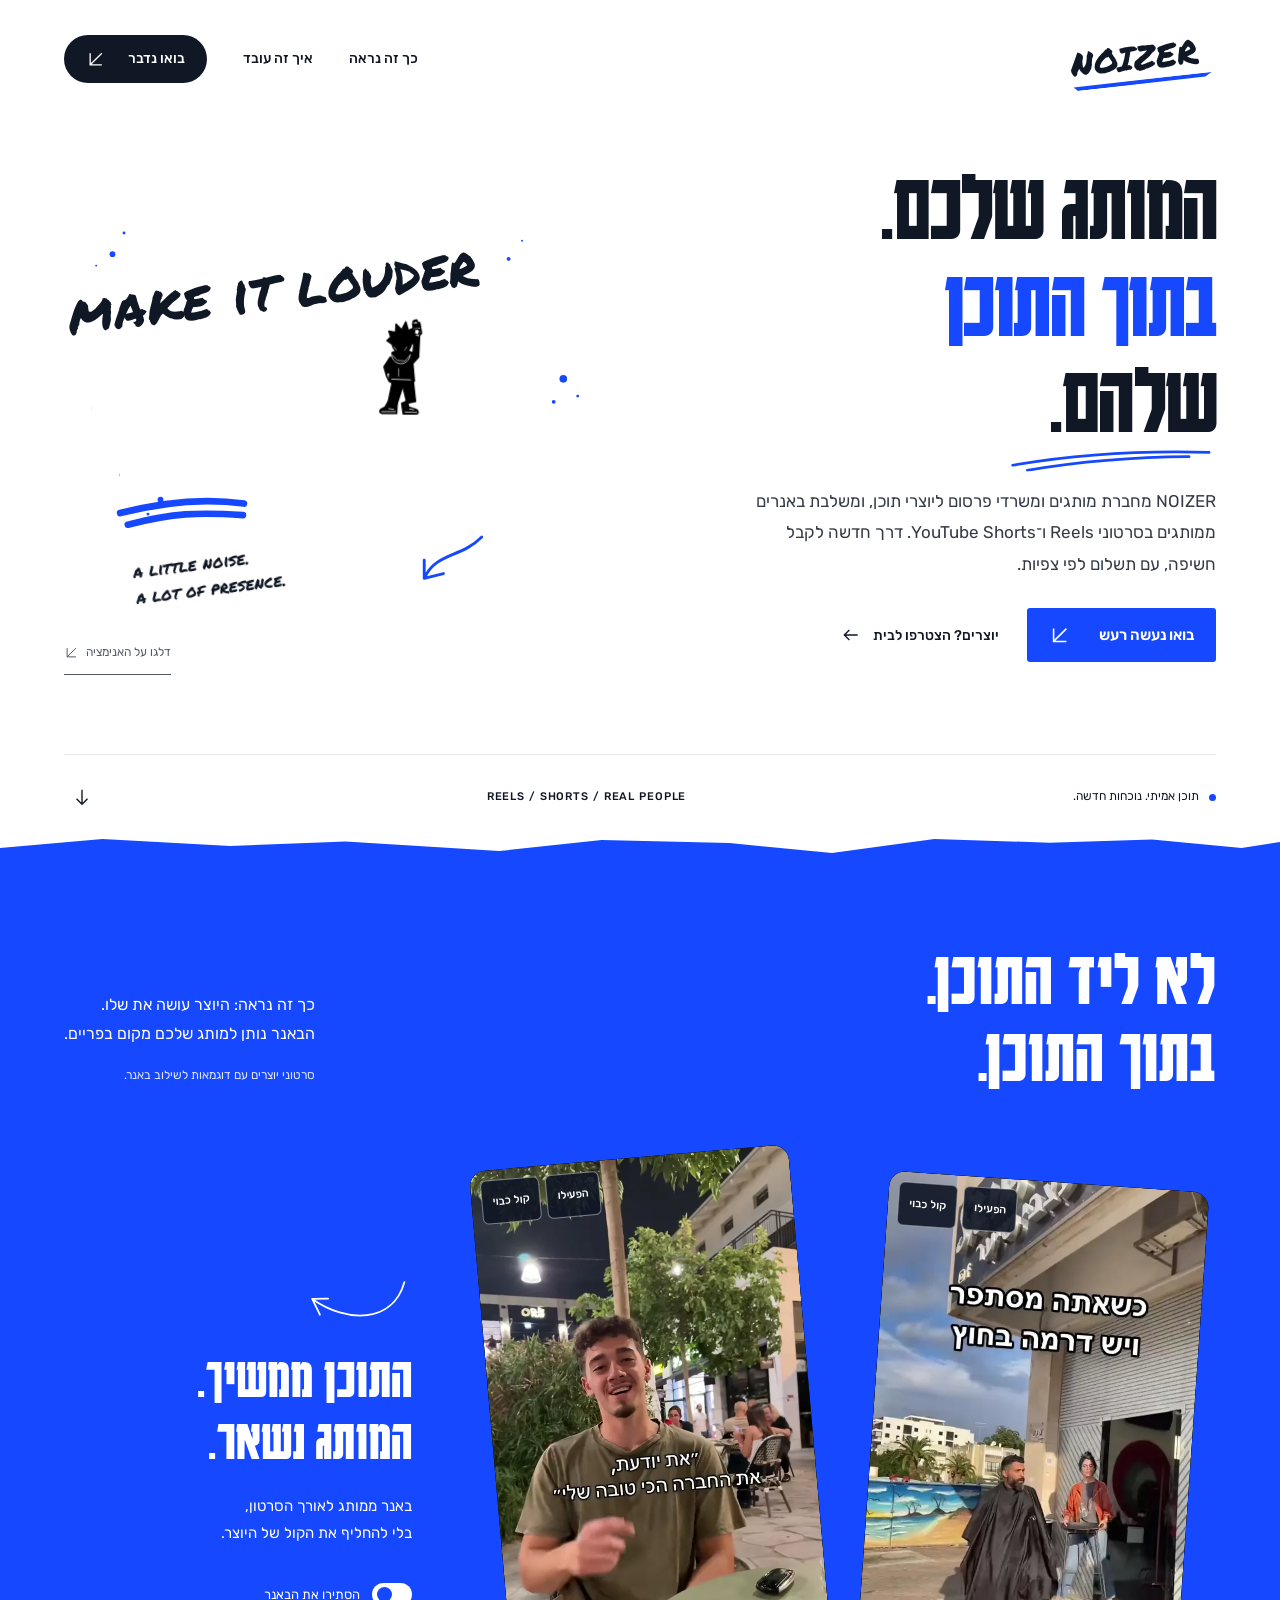
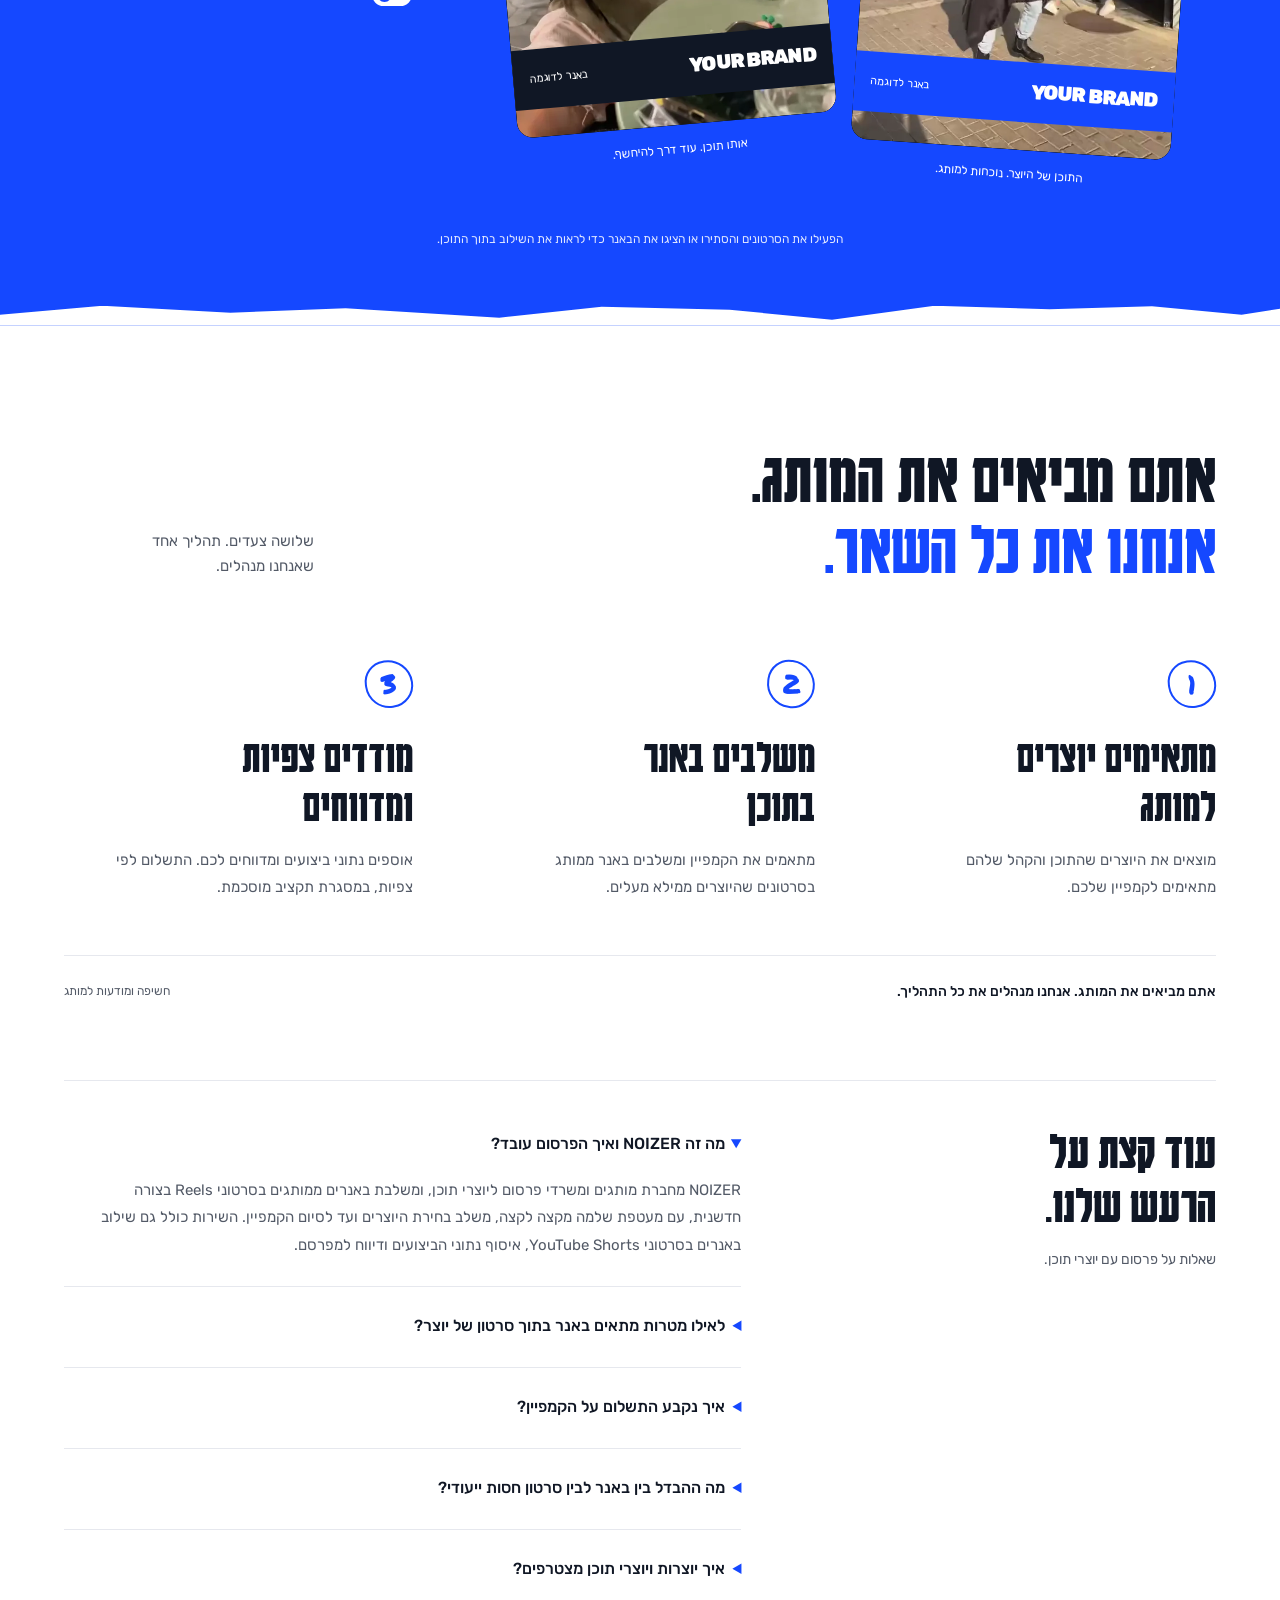
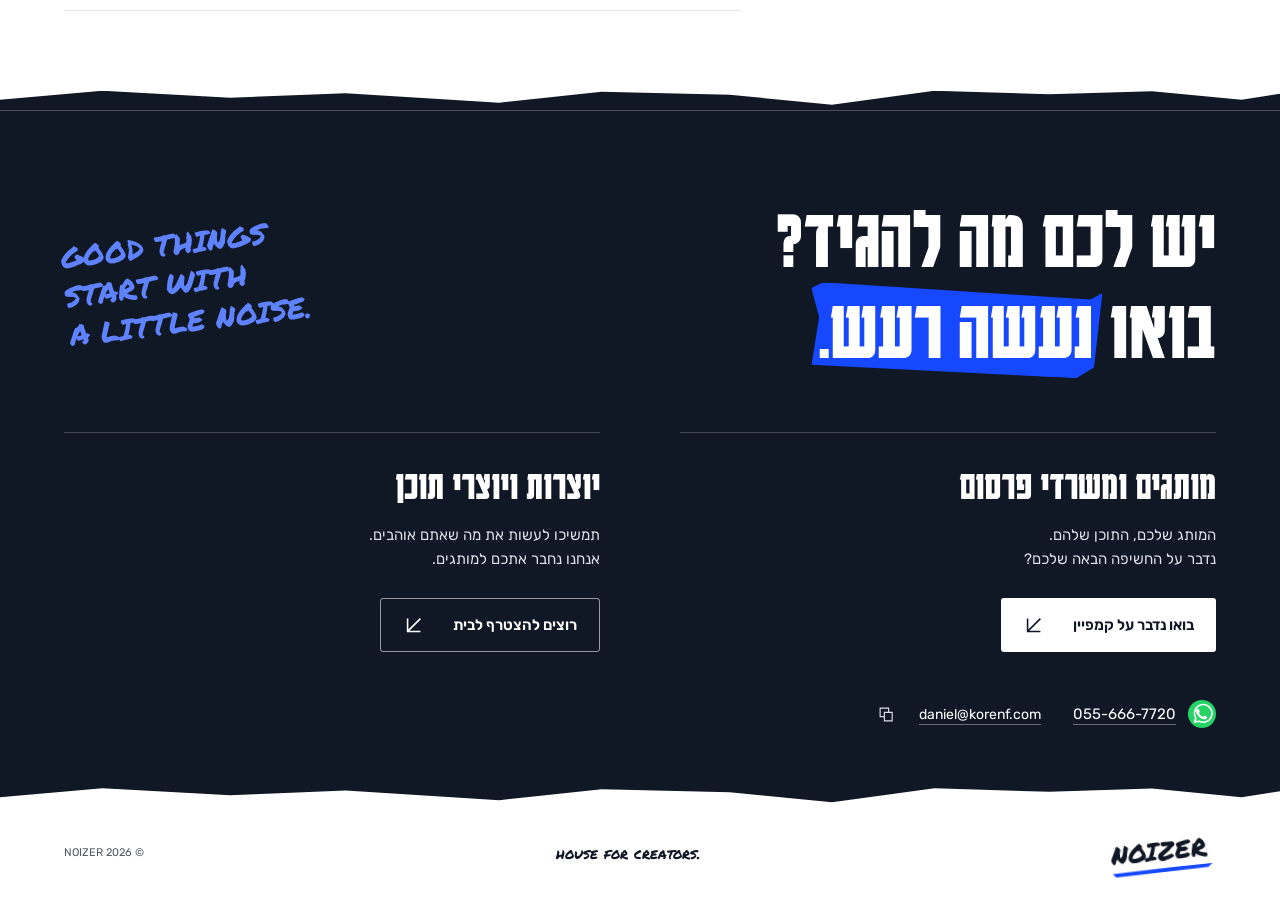
==== index.html @ 1d366d27 "Prepare real creator videos while original banner files are pending" ====
<!doctype html>
<html lang="he" dir="rtl">
<head>
  <meta charset="utf-8">
  <meta name="viewport" content="width=device-width, initial-scale=1">
  <meta name="theme-color" content="#1548ff">
  <title>NOIZER | באנרים ממותגים בסרטוני Reels ו־YouTube Shorts</title>
  <meta name="description" content="NOIZER מחברת מותגים ומשרדי פרסום ליוצרי תוכן, ומשלבת באנרים ממותגים בסרטוני Reels בצורה חדשנית, עם מעטפת שלמה מקצה לקצה, משלב בחירת היוצרים ועד לסיום הקמפיין.">
  <meta name="robots" content="index, follow, max-image-preview:large">
  <link rel="canonical" href="https://noizer.co.il/">
  <meta property="og:type" content="website">
  <meta property="og:locale" content="he_IL">
  <meta property="og:site_name" content="NOIZER">
  <meta property="og:url" content="https://noizer.co.il/">
  <meta property="og:title" content="NOIZER | המותג שלכם. בתוך התוכן שלהם.">
  <meta property="og:description" content="באנרים ממותגים בתוך סרטוני Reels ו־YouTube Shorts של יוצרים. אנחנו מנהלים את הקמפיין. התשלום לפי צפיות.">
  <meta name="twitter:card" content="summary_large_image">
  <link rel="icon" href="assets/favicon-96.png" type="image/png" sizes="96x96">
  <link rel="icon" href="assets/favicon.svg" type="image/svg+xml" sizes="any">
  <link rel="preload" href="assets/fonts/Karantina-Bold.ttf" as="font" type="font/ttf" crossorigin>
  <link rel="preload" href="assets/fonts/Rubik.ttf" as="font" type="font/ttf" crossorigin>
  <link rel="stylesheet" href="styles.css">
  <script src="app.js" defer></script>
  <script type="application/ld+json">
  {
    "@context": "https://schema.org",
    "@graph": [
      {
        "@type": "Organization",
        "@id": "https://noizer.co.il/#noizer",
        "name": "NOIZER",
        "url": "https://noizer.co.il/",
        "email": "daniel@korenf.com",
        "telephone": "+972556667720",
        "description": "בית ליוצרי תוכן ועסק שמחבר ביניהם לבין מותגים ומשרדי פרסום, ומנהל קמפיינים של באנרים ממותגים בסרטוני Reels ו־YouTube Shorts."
      },
      {
        "@type": "Service",
        "@id": "https://noizer.co.il/#service",
        "url": "https://noizer.co.il/",
        "name": "שילוב באנרים ממותגים בסרטוני Reels ו־YouTube Shorts",
        "provider": {"@id": "https://noizer.co.il/#noizer"},
        "serviceType": "ניהול קמפיינים לחשיפה ומודעות למותג באמצעות יוצרי תוכן",
        "description": "התאמת יוצרים למותג, תיאום הקמפיין, שילוב באנרים בתוכן, איסוף נתוני צפיות ודיווח למפרסם. התשלום מבוסס על צפיות ובמסגרת תקציב מוסכמת."
      },
      {
        "@type": "WebSite",
        "@id": "https://noizer.co.il/#website",
        "name": "NOIZER",
        "url": "https://noizer.co.il/",
        "inLanguage": "he-IL",
        "publisher": {"@id": "https://noizer.co.il/#noizer"}
      }
    ]
  }
  </script>
</head>
<body>
  <a class="skip-link" href="#main">דלגו לתוכן</a>
  <header class="site-header shell">
    <a class="brand" href="#" aria-label="NOIZER — לראש העמוד"><span class="wordmark" lang="en" dir="ltr">NOIZER</span></a>
    <nav aria-label="ניווט ראשי">
      <a href="#examples">כך זה נראה</a>
      <a href="#how-it-works">איך זה עובד</a>
      <a class="nav-contact" href="#contact">בואו נדבר <svg class="inline-arrow" viewBox="0 0 24 24" aria-hidden="true"><path d="M19 5 5 19M5 5v14h14"/></svg></a>
    </nav>
  </header>

  <main id="main">
    <section class="hero shell" aria-labelledby="hero-title">
      <div class="hero-copy">
        <h1 id="hero-title">המותג שלכם. <br> <span class="blue">בתוך התוכן</span> <br> <span class="last-line">שלהם.<svg class="title-underline" viewBox="0 0 320 28" aria-hidden="true"><path d="M8 17 Q150 0 310 13 M30 26 Q150 12 279 18" /></svg></span></h1>
        <p class="hero-description">NOIZER מחברת מותגים ומשרדי פרסום ליוצרי תוכן, ומשלבת באנרים ממותגים בסרטוני <bdi lang="en">Reels</bdi> ו־<bdi lang="en">YouTube Shorts</bdi>. דרך חדשה לקבל חשיפה, עם תשלום לפי צפיות.</p>
        <div class="hero-actions">
          <a class="button button-blue" href="#brands">בואו נעשה רעש <svg viewBox="0 0 24 24" aria-hidden="true"><path d="M19 5 5 19M5 5v14h14"/></svg></a>
          <a class="creator-link" href="#creators">יוצרים? הצטרפו לבית <svg class="inline-arrow" viewBox="0 0 24 24" aria-hidden="true"><path d="M20 12H4m6-6-6 6 6 6"/></svg></a>
        </div>
      </div>

      <div class="spray-art" id="spray-art" dir="ltr" aria-label="make it louder. make it noizer. house for creators.">
        <div class="spray-wall" lang="en">
          <span class="spray-line spray-first">make it louder</span>
          <span class="spray-line spray-second">make it noizer</span>
          <span class="spray-line spray-third">house for creators</span>
        </div>
        <svg class="art-splashes" viewBox="0 0 540 490" aria-hidden="true">
          <g fill="currentColor"><circle cx="35" cy="70" r="3"/><circle cx="47" cy="48" r="1.5"/><circle cx="18" cy="82" r="1"/><circle cx="505" cy="200" r="4"/><circle cx="520" cy="218" r="1.5"/><circle cx="495" cy="224" r="2"/><circle cx="85" cy="326" r="3"/><circle cx="72" cy="341" r="1.5"/><circle cx="448" cy="75" r="2"/><circle cx="462" cy="56" r="1"/></g>
          <path d="M43 340c46-12 87-16 129-10M51 352c48-12 72-13 120-10" fill="none" stroke="currentColor" stroke-width="7" stroke-linecap="round"/>
          <path d="M420 365c-22 22-48 16-60 43m0 0 0-19m0 19 20-5" fill="none" stroke="currentColor" stroke-width="3" stroke-linecap="round"/>
        </svg>
        <svg class="paint-stream" aria-hidden="true"><path id="paint-trail" fill="none" stroke="#000" stroke-width="3" stroke-linecap="round" stroke-dasharray="1 7"/></svg>
        <svg class="spray-character" id="spray-character" viewBox="0 0 180 280" aria-hidden="true" focusable="false">
          <g stroke="#000" stroke-width="3.5" stroke-linecap="round" stroke-linejoin="round">
            <!-- Back view: small hoodie silhouette, no face. -->
            <g class="kid-leg-left">
              <path d="m76 175-13 63 23 7 20-62" fill="#000"/>
              <path d="m64 234-9 16-10 5c-6 4-5 11 2 12h39l1-25Z" fill="#000"/>
              <path d="M46 262h37m-18-8 13 2" stroke="#fff" stroke-width="2"/>
            </g>
            <g class="kid-leg-right">
              <path d="m98 179 15 61 23-5-7-63" fill="#000"/>
              <path d="m114 233 4 17 19 6c7 3 8 11 1 12h-35l-4-28Z" fill="#000"/>
              <path d="m108 263 31 1m-19-9 11 2" stroke="#fff" stroke-width="2"/>
            </g>
            <path d="m69 117-17 26 8 28 13-7-7-18 16-17" fill="#000"/>
            <path d="m59 162 4 15 12-4-3-14" fill="#fff"/>
            <path d="m113 121 16-15 5-53 13 1-3 64-22 24" fill="#000"/>
            <path d="m134 58-1-15 14-4 4 15-6 10" fill="#fff"/>
            <path d="m74 105-9 76c20 13 46 13 68 0l-7-76-25-9Z" fill="#000"/>
            <path d="M73 112c2 30 45 32 49-1M73 176l50 2" fill="none" stroke="#fff" stroke-width="2"/>
            <path d="m76 113 11 13 21 2 12-14M91 148v20" fill="none" stroke="#fff" stroke-width="1.5"/>
            <path d="M73 62c-2 23 4 43 26 46 23-3 30-22 25-47" fill="#000"/>
            <path d="m73 83-13-9 10-10-5-15 18 3 1-22 15 15 11-21 7 23 19-9-6 23 15 4-18 18-6-11-11 7-12-8-13 10Z" fill="#000"/>
            <path d="m79 91 6 8m28-8-6 8" fill="none" stroke="#fff" stroke-width="1.5"/>
            <!-- Can nozzle is at (135,25); JS uses that same anchor. -->
            <path d="m128 29 19-3 5 29-20 3Z" fill="#000"/>
            <path d="m132 43 15-2m-13 12 15-2" stroke="#fff" stroke-width="2"/>
            <path d="m130 29-1-6 11-2 3 6" fill="#fff"/>
            <path d="m133 25-1-5 7-1 1 5" fill="#000"/>
            <path d="m133 53 1-9 9-1 4 6-4 9" fill="#fff"/>
          </g>
        </svg>
        <span class="art-note" lang="en">a little noise. <br> a lot of presence.</span>
        <div class="animation-controls">
          <button class="skip-animation" id="skip-animation" type="button" hidden>דלגו על האנימציה <svg class="inline-arrow" viewBox="0 0 24 24" aria-hidden="true"><path d="M19 5 5 19M5 5v14h14"/></svg></button>
        </div>
      </div>
      <div class="hero-foot"><span><i aria-hidden="true"></i> תוכן אמיתי. נוכחות חדשה.</span><span dir="ltr" lang="en">REELS / SHORTS / REAL PEOPLE</span><a href="#examples" aria-label="המשיכו לדוגמאות"><svg viewBox="0 0 24 24" aria-hidden="true"><path d="M12 4v16m-6-6 6 6 6-6"/></svg></a></div>
    </section>

    <div class="section-transition white-to-blue" aria-hidden="true"></div>

    <section class="examples" id="examples" aria-labelledby="examples-title">
      <div class="shell">
        <div class="section-top">
          <h2 id="examples-title">לא ליד התוכן. <br> בתוך התוכן.</h2>
          <div class="section-intro"><p>כך זה נראה: היוצר עושה את שלו. <br> הבאנר נותן למותג שלכם מקום בפריים.</p><p class="demo-disclaimer">סרטוני יוצרים עם דוגמאות לשילוב באנר.</p></div>
        </div>
        <div class="example-composition">
          <figure class="demo-frame demo-one">
            <div class="demo-photo photo-one">
              <video class="creator-video" id="creator-one" width="576" height="1024" controls playsinline muted preload="none" poster="assets/examples/creator-one-poster.webp" aria-label="סרטון יוצר תוכן 1">
                <source src="assets/examples/creator-one.mp4" type="video/mp4">
                הדפדפן אינו תומך בניגון הסרטון. <a href="assets/examples/creator-one.mp4">פתחו את הסרטון</a>.
              </video>
            </div>
            <div class="video-controls" hidden>
              <button class="video-play" type="button" aria-controls="creator-one" aria-label="הפעילו סרטון 1">הפעילו</button>
              <button class="video-sound" type="button" aria-controls="creator-one" aria-label="הפעילו קול בסרטון 1" aria-pressed="false">קול כבוי</button>
            </div>
            <span class="video-status visually-hidden" role="status"></span>
            <div class="mock-banner"><span dir="ltr" lang="en">YOUR BRAND</span><small>באנר לדוגמה</small></div>
            <figcaption>התוכן של היוצר. נוכחות למותג.</figcaption>
          </figure>
          <figure class="demo-frame demo-two">
            <div class="demo-photo photo-two">
              <video class="creator-video" id="creator-two" width="576" height="1024" controls playsinline muted preload="none" poster="assets/examples/creator-two-poster.webp" aria-label="סרטון יוצר תוכן 2">
                <source src="assets/examples/creator-two.mp4" type="video/mp4">
                הדפדפן אינו תומך בניגון הסרטון. <a href="assets/examples/creator-two.mp4">פתחו את הסרטון</a>.
              </video>
            </div>
            <div class="video-controls" hidden>
              <button class="video-play" type="button" aria-controls="creator-two" aria-label="הפעילו סרטון 2">הפעילו</button>
              <button class="video-sound" type="button" aria-controls="creator-two" aria-label="הפעילו קול בסרטון 2" aria-pressed="false">קול כבוי</button>
            </div>
            <span class="video-status visually-hidden" role="status"></span>
            <div class="mock-banner banner-light"><span dir="ltr" lang="en">YOUR BRAND</span><small>באנר לדוגמה</small></div>
            <figcaption>אותו תוכן. עוד דרך להיחשף.</figcaption>
          </figure>
          <div class="example-explainer">
            <svg class="hand-arrow" viewBox="0 0 160 90" aria-hidden="true"><path d="M145 12c-7 59-70 69-123 43m0 0 22-4M22 55l14 20"/></svg>
            <h3>התוכן ממשיך. <br> המותג נשאר.</h3>
            <p>באנר ממותג לאורך הסרטון, <br> בלי להחליף את הקול של היוצר.</p>
            <button class="banner-toggle" id="banner-toggle" type="button" aria-pressed="true" hidden><span class="toggle-track" aria-hidden="true"><span></span></span><span id="toggle-label">הסתירו את הבאנר</span></button>
            <span class="toggle-status" id="toggle-status" role="status"></span>
          </div>
        </div>
        <p class="examples-note">הפעילו את הסרטונים והסתירו או הציגו את הבאנר כדי לראות את השילוב בתוך התוכן.</p>
      </div>
    </section>

    <div class="section-transition blue-to-white" aria-hidden="true"></div>

    <section class="how shell" id="how-it-works" aria-labelledby="how-title">
      <div class="how-heading"><h2 id="how-title">אתם מביאים את המותג. <br> <span class="blue">אנחנו את כל השאר.</span></h2><p>שלושה צעדים. תהליך אחד שאנחנו מנהלים.</p></div>
      <ol class="steps">
        <li><span class="step-number" aria-hidden="true">1</span><h3>מתאימים יוצרים <br> למותג</h3><p>מוצאים את היוצרים שהתוכן והקהל שלהם מתאימים לקמפיין שלכם.</p></li>
        <li><span class="step-number" aria-hidden="true">2</span><h3>משלבים באנר <br> בתוכן</h3><p>מתאמים את הקמפיין ומשלבים באנר ממותג בסרטונים שהיוצרים ממילא מעלים.</p></li>
        <li><span class="step-number" aria-hidden="true">3</span><h3>מודדים צפיות <br> ומדווחים</h3><p>אוספים נתוני ביצועים ומדווחים לכם. התשלום לפי צפיות, במסגרת תקציב מוסכמת.</p></li>
      </ol>
      <div class="how-bottom"><p>אתם מביאים את המותג. אנחנו מנהלים את כל התהליך.</p><span>חשיפה ומודעות למותג</span></div>
      <div class="service-faq" aria-labelledby="faq-title">
        <div class="faq-heading"><h3 id="faq-title">עוד קצת על <br> הרעש שלנו.</h3><p>שאלות על פרסום עם יוצרי תוכן.</p></div>
        <div class="faq-answers">
          <details open>
            <summary>מה זה NOIZER ואיך הפרסום עובד?</summary>
            <p>NOIZER מחברת מותגים ומשרדי פרסום ליוצרי תוכן, ומשלבת באנרים ממותגים בסרטוני Reels בצורה חדשנית, עם מעטפת שלמה מקצה לקצה, משלב בחירת היוצרים ועד לסיום הקמפיין. השירות כולל גם שילוב באנרים בסרטוני YouTube Shorts, איסוף נתוני הביצועים ודיווח למפרסם.</p>
          </details>
          <details>
            <summary>לאילו מטרות מתאים באנר בתוך סרטון של יוצר?</summary>
            <p>הפורמט מתאים לקמפיינים של חשיפה ומודעות למותג, כולל תקציבי Upper Funnel. המותג מקבל נוכחות בתוך התוכן של היוצר. לא מדובר בהבטחה למכירות או להמרות.</p>
          </details>
          <details>
            <summary>איך נקבע התשלום על הקמפיין?</summary>
            <p>התשלום מבוסס על צפיות ובמסגרת תקציב שמוסכם מראש. NOIZER אוספת את נתוני הביצועים ומדווחת למפרסם כחלק מניהול הקמפיין.</p>
          </details>
          <details>
            <summary>מה ההבדל בין באנר לבין סרטון חסות ייעודי?</summary>
            <p>בפורמט של NOIZER הבאנר משולב בסרטון שהיוצר ממילא מתכנן להעלות. היוצר ממשיך ליצור בסגנון שלו, והמותג מקבל נוכחות בפריים. השירות הוא ניהול קמפיינים, ולא מערכת אוטומטית שמפרסמים מפעילים בעצמם.</p>
          </details>
          <details>
            <summary>איך יוצרות ויוצרי תוכן מצטרפים?</summary>
            <p>פונים דרך <a href="#creators">מסלול היוצרים</a> עם קישור לפרופיל וקצת על התוכן. NOIZER בוחנת התאמה לקמפיינים ולמותגים; אין באתר הרשמה אוטומטית למערכת.</p>
          </details>
        </div>
      </div>
    </section>

    <div class="section-transition white-to-ink" aria-hidden="true"></div>

    <section class="contact" id="contact" aria-labelledby="contact-title">
      <div class="shell">
        <div class="contact-heading"><h2 id="contact-title">יש לכם מה להגיד? <br> בואו <span class="paint-word">נעשה רעש.</span></h2><span class="contact-slogan" lang="en" dir="ltr">GOOD THINGS <br> START WITH <br> A LITTLE NOISE.</span></div>
        <div class="contact-paths">
          <article id="brands"><h3>מותגים ומשרדי פרסום</h3><p>המותג שלכם, התוכן שלהם. <br> נדבר על החשיפה הבאה שלכם?</p><a class="button button-white" data-contact="brands" href="mailto:daniel@korenf.com?subject=NOIZER%20%E2%80%94%20%D7%A4%D7%A0%D7%99%D7%99%D7%94%20%D7%9E%D7%9E%D7%95%D7%AA%D7%92%20%D7%90%D7%95%20%D7%9E%D7%A9%D7%A8%D7%93%20%D7%A4%D7%A8%D7%A1%D7%95%D7%9D">בואו נדבר על קמפיין <svg viewBox="0 0 24 24" aria-hidden="true"><path d="M19 5 5 19M5 5v14h14"/></svg></a></article>
          <article id="creators"><h3>יוצרות ויוצרי תוכן</h3><p>תמשיכו לעשות את מה שאתם אוהבים. <br> אנחנו נחבר אתכם למותגים.</p><a class="button button-outline" data-contact="creators" href="mailto:daniel@korenf.com?subject=NOIZER%20%E2%80%94%20%D7%94%D7%A6%D7%98%D7%A8%D7%A4%D7%95%D7%AA%20%D7%99%D7%95%D7%A6%D7%A8%20%D7%AA%D7%95%D7%9B%D7%9F">רוצים להצטרף לבית <svg viewBox="0 0 24 24" aria-hidden="true"><path d="M19 5 5 19M5 5v14h14"/></svg></a></article>
        </div>
        <div class="direct-contact">
          <a class="phone-link" href="https://wa.me/972556667720" target="_blank" rel="noopener noreferrer" aria-label="פתיחת שיחת WhatsApp למספר 0556667720 בחלון חדש"><svg class="whatsapp-icon" viewBox="0 0 32 32" aria-hidden="true"><circle cx="16" cy="16" r="16" fill="#25d366"/><path d="M7.5 25 9 20.7a10 10 0 1 1 3.9 3.5L7.5 25Z" fill="none" stroke="#fff" stroke-width="1.8" stroke-linejoin="round"/><path d="m12 10 1.7 3.6-1.3 1.3c1.2 2.1 2.6 3.5 4.7 4.5l1.3-1.6 3.4 1.6c-.2 2-1.6 3.1-3.3 2.7-4.8-1.2-8.6-5.1-9.3-8.8-.3-1.5.5-3 1.5-3.3H12Z" fill="#fff"/></svg><span dir="ltr">055-666-7720</span></a>
        <div class="email-line"><a href="mailto:daniel@korenf.com" dir="ltr">daniel@korenf.com</a><button id="copy-email" type="button" aria-label="העתקת כתובת הדוא״ל" hidden><svg viewBox="0 0 24 24" aria-hidden="true"><path d="M9 9h11v12H9zM15 9V3H3v12h6"/></svg></button><span id="copy-status" role="status"></span></div>
        </div>
      </div>
    </section>
  </main>
  <div class="section-transition ink-to-white" aria-hidden="true"></div>
  <footer class="site-footer shell"><a href="#" class="footer-brand" aria-label="NOIZER — חזרה למעלה"><span class="wordmark" lang="en" dir="ltr">NOIZER</span></a><span lang="en" dir="ltr">house for creators.</span><span>© <span id="year">2026</span> NOIZER</span></footer>
</body>
</html>
---- styles.css ----
@font-face{font-family:Rubik;src:url('assets/fonts/Rubik.ttf') format('truetype');font-weight:300 900;font-display:swap}
@font-face{font-family:Karantina;src:url('assets/fonts/Karantina-Bold.ttf') format('truetype');font-weight:700;font-display:swap}
@font-face{font-family:Marker;src:url('assets/fonts/PermanentMarker.ttf') format('truetype');font-weight:400;font-display:swap}
:root{--blue:#1548ff;--ink:#101725;--paper:#fff;--subtle:#535a67;--ease:cubic-bezier(.23,1,.32,1);--body:Rubik,Arial,sans-serif;--display:Karantina,Rubik,Arial,sans-serif;--hand:Marker,cursive;--gutter:clamp(22px,5vw,80px);--section-gap:clamp(76px,9vw,136px)}
*{box-sizing:border-box}html{scroll-behavior:smooth;scroll-padding-top:28px}body{margin:0;background:var(--paper);color:var(--ink);font-family:var(--body);line-height:1.65;-webkit-font-smoothing:antialiased}::selection{background:var(--blue);color:white}a{color:inherit;text-decoration:none;text-underline-offset:5px}button{font:inherit;cursor:pointer}button,a{-webkit-tap-highlight-color:transparent}button:disabled{cursor:default}a:focus-visible,button:focus-visible{outline:3px solid var(--blue);outline-offset:6px}section[id],article[id]{scroll-margin-top:40px}h1,h2,h3,p,figure{margin:0}h1,h2,h3{text-wrap:balance}h1,h2{font-family:var(--display);font-weight:700;line-height:.98}p{text-wrap:pretty}svg{display:block}img{display:block;max-width:100%}[hidden]{display:none!important}.shell{max-width:1440px;margin-inline:auto;padding-inline:var(--gutter)}.blue{color:var(--blue)}.skip-link{position:fixed;top:12px;right:12px;background:var(--ink);color:white;padding:10px 18px;z-index:10;transform:translateY(-160%)}.skip-link:focus{transform:none}.site-header{display:flex;align-items:center;justify-content:space-between;min-height:118px;gap:30px}.brand{display:block;width:145px}.brand img{width:100%;height:auto}.site-header nav{display:flex;align-items:center;gap:36px;font-size:14px;font-weight:500}.nav-contact{display:flex;align-items:center;gap:22px;background:var(--ink);color:white;padding:12px 22px;border-radius:100px}.nav-contact span{font-size:22px;line-height:1}.hero{display:grid;grid-template-columns:1.03fr 1fr;align-items:center;gap:40px;padding-top:38px}.hero-copy{padding-bottom:26px}.hero h1{font-size:clamp(72px,7.7vw,112px);letter-spacing:-.018em}.hero .last-line{position:relative;display:inline-block}.title-underline{position:absolute;color:var(--blue);width:125%;right:0;bottom:-22px;fill:none;stroke:currentColor;stroke-width:4;stroke-linecap:round;transform:rotate(-3deg)}.hero-description{max-width:485px;font-size:17px;line-height:1.85;margin-top:40px;color:#353c48}.hero-actions{display:flex;align-items:center;gap:28px;flex-wrap:wrap;margin-top:28px}.button{display:inline-flex;align-items:center;justify-content:center;gap:28px;min-height:54px;padding:12px 22px;border-radius:3px;font-size:15px;font-weight:600;transition:transform 180ms var(--ease),background-color 180ms,color 180ms}.button svg{width:22px;height:22px;stroke:currentColor;stroke-width:1.7;fill:none}.button-blue{background:var(--blue);color:white}.button:active{transform:scale(.97)}.creator-link{font-size:14px;font-weight:500;display:flex;gap:12px;align-items:center}.creator-link span{font-size:24px}.spray-art{position:relative;min-width:0;height:470px;isolation:isolate}.spray-wall{position:absolute;top:52px;left:10px;width:100%;transform:rotate(-7deg);z-index:2}.spray-line{display:block;width:max-content;max-width:100%;font-family:var(--hand);font-weight:400;line-height:1.45;white-space:nowrap;transform-origin:left center;clip-path:inset(0)}.spray-first{font-size:clamp(38px,4.35vw,64px)}.spray-second{font-size:clamp(39px,4.45vw,65px);color:var(--blue);margin-left:12px}.spray-third{font-size:clamp(25px,2.65vw,38px);margin-left:32px;margin-top:9px}.art-splashes{position:absolute;inset:0;width:100%;height:100%;color:var(--blue);pointer-events:none}.spray-kid{position:absolute;right:14px;bottom:8px;width:175px;height:auto;z-index:3;transform:rotate(7deg)}.art-note{position:absolute;left:70px;bottom:16px;font-family:var(--hand);font-size:17px;line-height:1.5;transform:rotate(-7deg)}.spray-mist{opacity:0}.skip-animation{position:absolute;bottom:-18px;left:0;border:0;border-bottom:1px solid currentColor;color:var(--subtle);background:transparent;font-size:12px;padding:7px 0;direction:rtl}.spraying .spray-line{clip-path:inset(-5% 100% -5% -5%)}.spraying .spray-mist{animation:spray-puff 500ms linear 6}.spraying .spray-arm{transform-origin:145px 144px;animation:can-shake 650ms var(--ease) 5}.spraying .art-splashes{animation:splatter-in 1600ms ease-out both}.hero-foot{grid-column:1/-1;display:flex;align-items:center;justify-content:space-between;border-top:1px solid #e6e8ee;padding-block:24px;margin-top:26px;gap:20px;font-size:12px}.hero-foot>span:first-child{display:flex;align-items:center;gap:10px}.hero-foot i{width:7px;height:7px;border-radius:50%;background:var(--blue)}.hero-foot>span[lang]{font-size:11px;letter-spacing:.08em;font-weight:500}.hero-foot a{width:36px;height:36px;display:grid;place-items:center}.hero-foot svg{width:22px;height:22px;stroke:var(--ink);stroke-width:1.5;fill:none}
.examples{background:var(--blue);color:white;padding-block:80px 56px;position:relative;overflow:hidden}.section-top{display:flex;justify-content:space-between;align-items:end;gap:40px}.section-top h2{font-size:clamp(58px,6.1vw,88px)}.section-intro{padding-bottom:5px;max-width:440px}.section-intro>p{font-size:16px;line-height:1.8}.section-intro .demo-disclaimer{margin-top:17px;font-size:12px;color:#e2e8ff}.example-composition{display:grid;grid-template-columns:1fr 1fr 1.04fr;gap:44px;align-items:center;margin-top:65px;padding-inline:26px}.demo-frame{position:relative;aspect-ratio:9/16;isolation:isolate;background:#0e1935;border-radius:16px;max-width:320px;width:100%;overflow:visible;align-self:start}.demo-one{transform:rotate(4deg);margin-top:24px}.demo-two{transform:rotate(-5deg)}.demo-photo{position:absolute;inset:0;z-index:-1;background:#f1f4ff;border-radius:16px}.photo-one{background-position:left center}.photo-two{background-position:right center}.demo-label{position:absolute;right:14px;top:15px;padding:3px 11px;border-radius:30px;font-size:11px;font-weight:600;background:white;color:var(--ink)}.frame-meta{position:absolute;left:18px;right:18px;bottom:104px;display:flex;align-items:center;justify-content:space-between;color:var(--blue);font-size:14px;font-weight:600}.frame-meta svg{height:26px;width:26px;fill:none;stroke:var(--blue);stroke-width:1.5}.mock-banner{position:absolute;left:0;right:0;bottom:28px;min-height:60px;padding:10px 16px;background:var(--blue);color:white;display:flex;align-items:center;justify-content:space-between;gap:10px;transition:opacity 180ms ease-out,transform 180ms var(--ease)}.mock-banner>span{font-size:20px;font-weight:900;letter-spacing:-.04em}.mock-banner small{font-size:11px}.banner-light{background:white;color:var(--ink)}.demo-frame figcaption{position:absolute;bottom:-35px;left:0;right:0;font-size:12px;text-align:center;white-space:nowrap}.example-explainer{padding-inline-start:24px;align-self:center}.hand-arrow{width:115px;fill:none;stroke:white;stroke-width:2.5;stroke-linecap:round;transform:rotate(9deg);margin-bottom:15px}.example-explainer h3{font-family:var(--display);font-size:58px;line-height:1.08}.example-explainer p{font-size:15px;margin-top:22px;line-height:1.8}.banner-toggle{display:flex;gap:12px;align-items:center;background:transparent;color:white;border:0;padding:12px 0;margin-top:24px;font-size:13px;min-height:48px}.toggle-track{display:inline-block;border:1px solid #ffffff90;border-radius:99px;width:40px;height:23px;padding:3px;background:white}.toggle-track>span{width:15px;height:15px;display:block;border-radius:50%;background:var(--blue);transform:translateX(-16px);transition:transform 180ms var(--ease)}.banner-toggle[aria-pressed=false] .toggle-track>span{transform:none}.no-banners .mock-banner{opacity:0;transform:translateY(6px)}.toggle-status{font-size:12px;display:block;min-height:22px}.examples-note{margin-top:80px;font-size:12px;color:#e2e8ff;text-align:center}.examples a:focus-visible,.examples button:focus-visible,.contact a:focus-visible,.contact button:focus-visible{outline-color:white}
.how{padding-block:var(--section-gap) 80px}.how-heading{display:flex;align-items:end;justify-content:space-between;gap:24px}.how-heading h2{font-size:clamp(54px,5.7vw,82px)}.how-heading>p{max-width:250px;font-size:15px;margin-bottom:5px;color:var(--subtle)}.steps{list-style:none;padding:0;display:grid;grid-template-columns:repeat(3,1fr);gap:52px;margin-block:64px 54px}.steps li{position:relative;padding-top:12px}.step-number{font-family:var(--hand);font-size:27px;color:var(--blue);display:inline-grid;place-items:center;width:48px;height:48px;margin-bottom:24px;border:2px solid var(--blue);border-radius:46% 54% 48% 52%;transform:rotate(-9deg)}.steps li:nth-child(2) .step-number{transform:rotate(8deg)}.steps h3{font-family:var(--display);font-size:46px;line-height:1.06}.steps p{font-size:15px;max-width:300px;line-height:1.8;margin-top:18px;color:var(--subtle)}.how-bottom{border-top:1px solid #e6e8ee;padding-top:24px;display:flex;gap:24px;justify-content:space-between;align-items:center}.how-bottom p{font-size:14px;font-weight:500}.how-bottom>span{font-size:12px;color:var(--subtle)}.how-bottom>span>span{color:var(--blue);padding-inline:10px;font-size:20px}
.contact{background:var(--ink);color:white;padding-block:80px 52px;position:relative;overflow:hidden}.contact-heading{display:flex;align-items:center;justify-content:space-between;gap:36px}.contact h2{font-size:clamp(62px,6.8vw,98px);line-height:1.05}.paint-word{position:relative;color:#fff;isolation:isolate;white-space:nowrap}.paint-word:before{content:"";position:absolute;inset:4px -8px -3px;background:var(--blue);transform:rotate(2deg);clip-path:polygon(0 7%,4% 0,96% 9%,100% 1%,98% 87%,92% 100%,1% 95%,3% 40%);z-index:-1}.contact-slogan{font-family:var(--hand);color:#5f83ff;font-size:29px;line-height:1.35;transform:rotate(-7deg);margin-inline-end:24px}.contact-paths{display:grid;grid-template-columns:1fr 1fr;margin-top:58px;gap:80px}.contact-paths article{padding-top:28px;border-top:1px solid #ffffff38}.contact-paths h3{font-family:var(--display);font-size:42px;line-height:1.1}.contact-paths p{font-size:15px;color:#dce0e8;margin-top:16px}.contact-paths .button{margin-top:26px}.button-white{background:white;color:var(--ink)}.button-outline{border:1px solid #ffffff90;color:white}.email-line{display:flex;align-items:center;gap:14px;margin-top:46px;font-size:14px}.email-line>a{text-decoration:underline;text-decoration-color:#ffffff60}.email-line button{background:transparent;border:0;color:#dce0e8;padding:10px;min-height:44px;min-width:44px}.email-line svg{height:17px;width:17px;fill:none;stroke:currentColor;stroke-width:1.6}.email-line #copy-status{font-size:12px;color:#dce0e8}.site-footer{display:flex;align-items:center;justify-content:space-between;gap:24px;padding-block:26px;font-size:11px;color:var(--subtle)}.footer-brand{width:105px}.footer-brand img{width:100%;height:auto}.site-footer>span[lang]{font-family:var(--hand);font-size:15px;color:var(--ink)}
@media(hover:hover) and (pointer:fine){.button-blue:hover{background:#0731d5;transform:translateY(-2px)}.nav-contact:hover{background:var(--blue)}.button-white:hover{background:#e8edff;transform:translateY(-2px)}.button-outline:hover{background:white;color:var(--ink);transform:translateY(-2px)}.creator-link:hover,.site-header nav>a:not(.nav-contact):hover{color:var(--blue)}.email-line>a:hover{text-decoration-color:white}}
@keyframes paint-in{from{clip-path:inset(-5% 100% -5% -5%)}to{clip-path:inset(-5%)}}@keyframes spray-puff{0%,100%{opacity:0;transform:translate(0,0)}30%{opacity:.8}80%{opacity:0;transform:translate(-12px,-10px)}}@keyframes can-shake{0%,100%{transform:rotate(0)}50%{transform:rotate(-7deg)}}@keyframes splatter-in{from{opacity:0}35%{opacity:.2}to{opacity:1}}@keyframes settle-in{from{transform:translateY(14px);opacity:.5}to{transform:translateY(0);opacity:1}}.arriving{animation:settle-in 550ms var(--ease) both}
@media(min-width:1440px){.spray-wall{left:18px}.spray-first{font-size:64px}.spray-second{font-size:65px}}
@media(max-width:1050px){.site-header nav{gap:25px}.hero{gap:24px}.hero-actions{gap:18px}.hero-description{font-size:16px}.spray-art{height:420px}.spray-kid{width:150px}.art-note{left:38px}.example-composition{gap:28px;padding-inline:8px}.example-explainer{padding-inline-start:8px}.example-explainer h3{font-size:46px}.steps{gap:35px}.contact-slogan{font-size:24px}.how-heading>p{max-width:210px}}
@media(max-width:760px){:root{--gutter:24px}.site-header{min-height:92px;gap:15px}.brand{width:115px}.site-header nav{gap:18px;font-size:12px}.nav-contact{padding:9px 14px;gap:12px}.nav-contact span{font-size:19px}.hero{padding-top:20px;grid-template-columns:1fr;gap:0}.hero-copy{padding-bottom:0}.hero h1{font-size:clamp(76px,13.2vw,106px);line-height:1.02}.hero h1 br:nth-of-type(2){display:none}.hero h1 .last-line{margin-right:8px}.title-underline{bottom:-14px}.hero-description{max-width:530px;margin-top:32px;font-size:16px}.hero-actions{margin-top:25px;gap:22px}.hero-actions .button{font-size:14px;gap:22px}.creator-link{font-size:13px}.spray-art{height:375px;width:100%;max-width:510px;margin:20px auto 0}.spray-wall{top:43px;left:8px}.spray-first{font-size:clamp(33px,7.6vw,56px)}.spray-second{font-size:clamp(34px,7.8vw,57px)}.spray-third{font-size:clamp(23px,5.1vw,33px)}.spray-kid{width:145px;bottom:4px;right:15px}.art-note{font-size:14px;bottom:16px;left:44px}.art-splashes{height:390px;top:-14px}.skip-animation{bottom:0;font-size:11px}.hero-foot{margin-top:18px;padding-block:19px}.hero-foot>span[lang]{font-size:9px;letter-spacing:0}.hero-foot>span:first-child{font-size:11px}.hero-foot a{width:24px}.examples{padding-block:58px 38px}.section-top{display:block}.section-top h2{font-size:66px}.section-intro{margin-top:24px;max-width:100%}.section-intro>p{font-size:15px}.section-intro .demo-disclaimer{font-size:11px}.demo-disclaimer br{display:none}.example-composition{grid-template-columns:1fr 1fr;gap:24px;margin-top:45px;padding-inline:4px}.demo-frame{border-radius:12px}.demo-photo{border-radius:12px}.demo-one{margin-top:14px}.mock-banner{padding:8px 9px;min-height:47px;bottom:22px;gap:5px}.mock-banner>span{font-size:clamp(12px,3.1vw,20px)}.mock-banner small{font-size:9px}.frame-meta{bottom:82px;left:12px;right:12px;font-size:11px}.frame-meta svg{height:20px;width:20px}.demo-label{font-size:10px;padding:3px 8px;top:11px;right:10px}.demo-frame figcaption{font-size:10px;bottom:-31px;white-space:normal}.example-explainer{grid-column:1/-1;margin-top:45px;padding-inline:0;position:relative}.hand-arrow{position:absolute;left:10px;top:0;width:75px;transform:rotate(120deg)}.example-explainer h3{font-size:54px}.example-explainer p{font-size:15px;margin-top:16px}.banner-toggle{margin-top:16px}.examples-note{margin-top:30px;text-align:right;font-size:11px}.how{padding-block:72px 55px}.how-heading{display:block}.how-heading h2{font-size:62px}.how-heading>p{max-width:none;margin-top:22px;font-size:14px}.steps{grid-template-columns:1fr;margin-block:38px 35px;gap:32px}.steps li{display:grid;grid-template-columns:52px 1fr;column-gap:18px;padding-top:0}.step-number{grid-row:1/3;margin-top:3px;margin-bottom:0}.steps h3{font-size:40px}.steps h3 br{display:none}.steps p{grid-column:2;margin-top:10px;max-width:450px;font-size:14px}.how-bottom{display:block}.how-bottom p{font-size:13px}.how-bottom>span{display:block;margin-top:12px}.contact{padding-block:60px 40px}.contact h2{font-size:68px}.contact-slogan{display:none}.contact-paths{grid-template-columns:1fr;gap:32px;margin-top:35px}.contact-paths article{padding-top:25px}.contact-paths h3{font-size:40px}.contact-paths p{font-size:15px}.contact-paths .button{margin-top:22px}.email-line{margin-top:35px;flex-wrap:wrap}.site-footer{padding-block:22px;gap:16px}.footer-brand{width:85px}.site-footer>span[lang]{font-size:11px}.site-footer>span:last-child{font-size:10px}}
@media(max-width:410px){.site-header nav>a:first-child{display:none}.site-header nav{gap:15px}.brand{width:100px}.hero-actions{gap:16px}.hero-actions .button{padding-inline:16px;gap:14px}.hero-actions .creator-link{font-size:12px;gap:7px}.hero h1{font-size:76px}.hero .last-line{margin-right:4px}.spray-art{height:345px}.spray-kid{width:128px}.spray-wall{left:0;top:48px}.spray-third{margin-left:19px}.spray-second{margin-left:4px}.art-note{left:28px;font-size:13px}.hero-foot>span[lang]{display:none}.how-heading h2{font-size:56px}.contact h2{font-size:60px}.example-composition{gap:21px}.mock-banner{flex-direction:column;gap:0;align-items:flex-start}.mock-banner small{font-size:8px}.section-top h2{font-size:60px}}
@media(prefers-reduced-motion:reduce){html{scroll-behavior:auto}*,*::before,*::after{animation:none!important;transition:none!important}.spray-line{clip-path:none!important}.spray-mist{opacity:0!important}.skip-animation{display:none!important}}

/* Real brand artwork and creator videos are intentionally pending, never AI stand-ins. */
.wordmark{display:block;font-family:var(--hand);font-size:33px;line-height:1.3;transform:rotate(-6deg);color:var(--ink);position:relative}.wordmark:after{content:"";display:block;height:5px;background:var(--blue);width:96%;clip-path:polygon(0 25%,100% 0,95% 80%,3% 100%);margin-top:1px}.footer-brand .wordmark{font-size:25px}.empty-video{position:absolute;inset:0;display:flex;flex-direction:column;align-items:center;justify-content:center;color:#53658e;text-align:center;font-family:var(--display);font-size:49px;line-height:1.1;padding-bottom:48px}.empty-video small{font-family:var(--body);font-size:10px;line-height:1.6;margin-top:18px}.banner-light{background:var(--ink);color:white}.frame-meta svg{stroke:var(--blue)}
@media(max-width:760px){.wordmark{font-size:28px}.empty-video{font-size:39px}.empty-video small{font-size:9px;margin-top:12px}}
@media(max-width:410px){.wordmark{font-size:25px}.empty-video{font-size:34px}.empty-video small{font-size:8px}}

.inline-arrow{display:inline-block;width:20px;height:20px;fill:none;stroke:currentColor;stroke-width:1.6;vertical-align:middle;flex-shrink:0}.how-bottom .inline-arrow{width:18px;height:18px;color:var(--blue);margin-inline:8px}.site-header nav>a{min-height:44px;display:flex;align-items:center}.skip-animation{min-height:44px}.skip-animation .inline-arrow{width:15px;height:15px;margin-right:4px}

/* Slightly irregular solid edges match the reference; no gradient or fade. */
.section-transition{height:20px;background:var(--edge-from);position:relative;pointer-events:none}
.section-transition::after{content:"";position:absolute;inset:0;background:var(--edge-to);clip-path:polygon(0 45%,8% 0,18% 35%,27% 12%,39% 60%,47% 5%,57% 20%,65% 70%,73% 0,82% 18%,90% 2%,97% 45%,100% 15%,100% 100%,0 100%)}
.white-to-blue{--edge-from:var(--paper);--edge-to:var(--blue)}
.blue-to-white{--edge-from:var(--blue);--edge-to:var(--paper)}
.white-to-ink{--edge-from:var(--paper);--edge-to:var(--ink)}
.ink-to-white{--edge-from:var(--ink);--edge-to:var(--paper)}
.direct-contact{display:flex;align-items:center;flex-wrap:wrap;gap:12px 32px;margin-top:40px}
.direct-contact .email-line{margin-top:0}
.phone-link{display:inline-flex;align-items:center;gap:12px;min-height:44px;font-size:15px;text-decoration:underline;text-decoration-color:#ffffff60;text-underline-offset:5px}
.phone-link .whatsapp-icon{width:28px;height:28px;flex-shrink:0}
@media(hover:hover) and (pointer:fine){.phone-link:hover{text-decoration-color:white}}
@media(max-width:760px){.direct-contact{margin-top:28px;gap:8px 24px}.section-transition{height:14px}}

/* Small back-view mascot; JavaScript shares one clock with the paint reveal. */
.spray-character{--kid-rest-right:24px;--kid-rest-bottom:52px;position:absolute;right:var(--kid-rest-right);bottom:var(--kid-rest-bottom);width:68px;height:auto;z-index:3;pointer-events:none}
.spraying .spray-character{left:0;top:0;right:auto;bottom:auto;will-change:transform}
.paint-stream{position:absolute;inset:0;width:100%;height:100%;overflow:visible;pointer-events:none;z-index:3}
#paint-trail{opacity:0}
@media(max-width:760px){.spray-character{--kid-rest-right:20px;--kid-rest-bottom:52px;width:58px}}
@media(max-width:410px){.spray-character{--kid-rest-right:16px;width:54px}}
@media(prefers-reduced-motion:reduce){.paint-stream{display:none!important}.spray-character{transform:none!important}}

.spray-art .art-note{bottom:56px}

@keyframes kid-wrist{0%,100%{transform:rotate(0)}50%{transform:rotate(-2deg)}}

.is-walking .kid-leg-left{transform-origin:90px 182px;animation:kid-step 240ms ease-in-out infinite alternate}
.is-walking .kid-leg-right{transform-origin:106px 182px;animation:kid-step 240ms ease-in-out infinite alternate-reverse}
@keyframes kid-step{from{transform:rotate(-9deg)}to{transform:rotate(9deg)}}

.animation-controls{position:absolute;bottom:-18px;left:0;right:0;display:flex;align-items:center;justify-content:space-between;gap:12px;flex-wrap:wrap}
.animation-controls .skip-animation{position:static}
@media(max-width:760px){.animation-controls{bottom:0;gap:8px}}

.service-faq{display:grid;grid-template-columns:1fr 1.65fr;gap:64px;margin-top:76px;padding-top:42px;border-top:1px solid #e6e8ee}
.faq-heading h3{font-family:var(--display);font-size:52px;line-height:1.05}
.faq-heading>p{font-size:14px;color:var(--subtle);margin-top:16px}
.faq-answers details{border-bottom:1px solid #e6e8ee;padding-block:18px}
.faq-answers details:first-child{padding-top:0}
.faq-answers summary{font-size:16px;font-weight:500;cursor:pointer;min-height:44px;padding-block:8px}
.faq-answers summary::marker{color:var(--blue)}
.faq-answers summary:focus-visible{outline:3px solid var(--blue);outline-offset:4px}
.faq-answers p{font-size:15px;color:var(--subtle);line-height:1.85;max-width:65ch;margin-top:10px;padding-bottom:8px}
.faq-answers a{color:var(--blue);text-decoration:underline}
@media(max-width:760px){.service-faq{grid-template-columns:1fr;gap:24px;margin-top:48px;padding-top:32px}.faq-heading h3{font-size:44px}.faq-heading h3 br{display:none}.faq-heading>p{margin-top:10px}.faq-answers summary{font-size:15px}.faq-answers p{font-size:14px}}

/* Real creator clips keep the existing 9:16 frame and banner coordinates. */
.demo-photo{overflow:hidden;background:var(--ink)}
.creator-video{display:block;width:100%;height:100%;object-fit:cover;border-radius:inherit}
.video-controls{position:absolute;top:10px;left:10px;right:10px;display:flex;gap:6px;justify-content:flex-end;pointer-events:none}
.video-controls button{pointer-events:auto;min-height:44px;min-width:44px;padding:6px 10px;border:1px solid #ffffff70;border-radius:6px;background:#101725e8;color:white;font-size:11px;font-weight:500}
.video-controls button:active{transform:scale(.97)}
.visually-hidden{position:absolute;width:1px;height:1px;padding:0;margin:-1px;overflow:hidden;clip-path:inset(50%);white-space:nowrap;border:0}
@media(max-width:410px){.video-controls{top:6px;left:6px;right:6px;gap:4px}.video-controls button{font-size:10px;padding-inline:5px}}
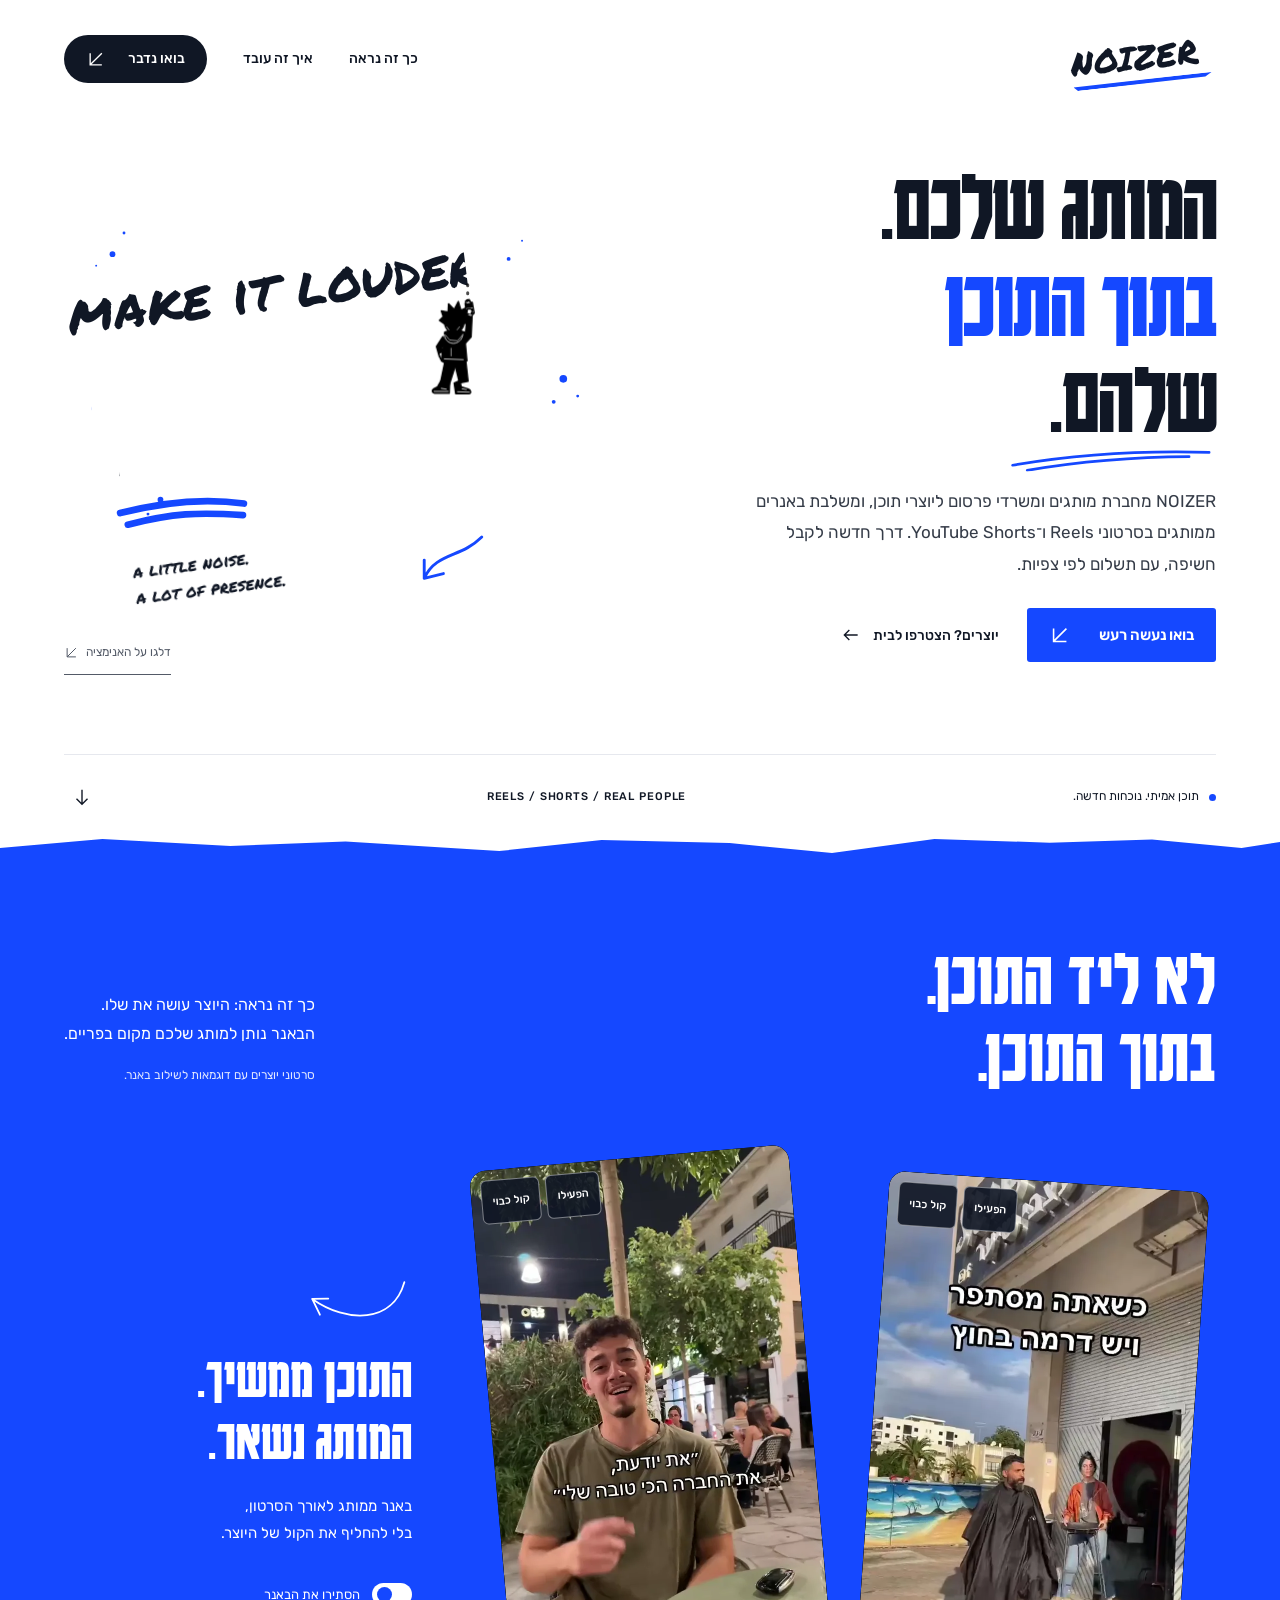
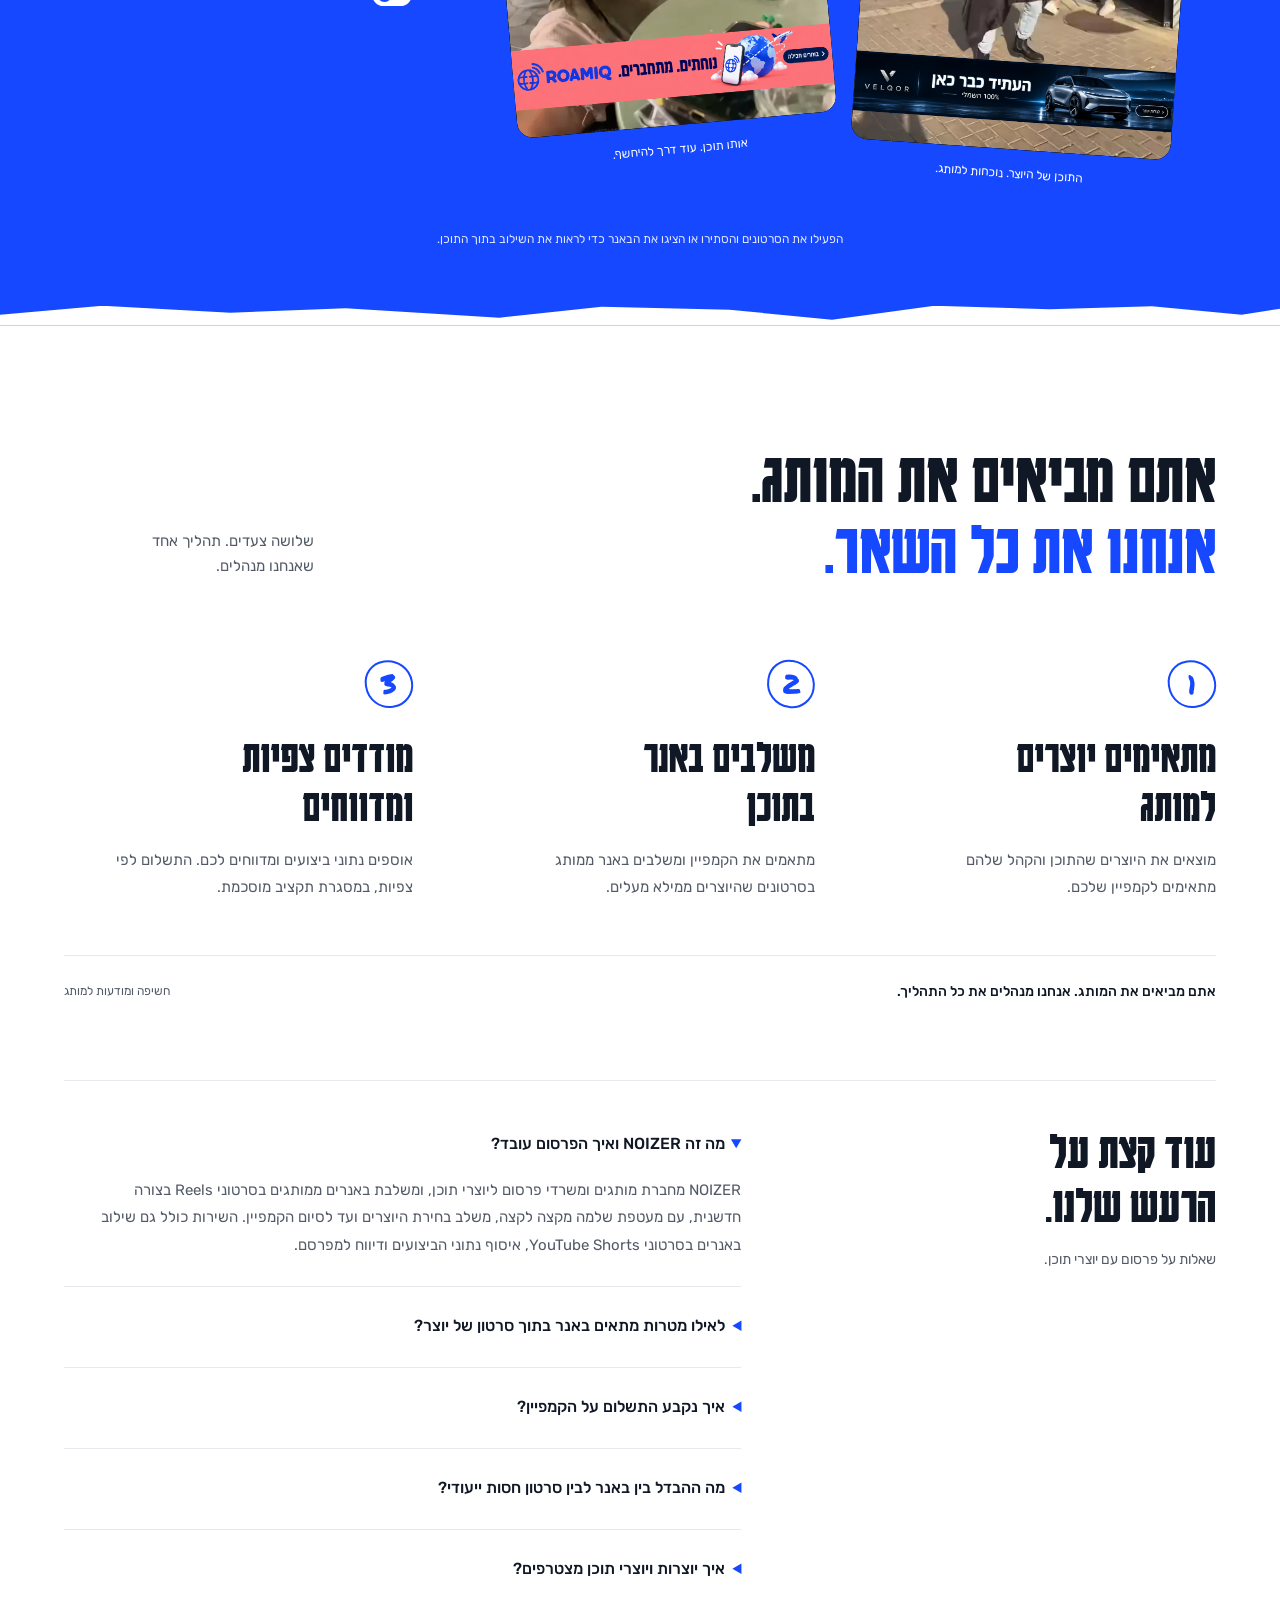
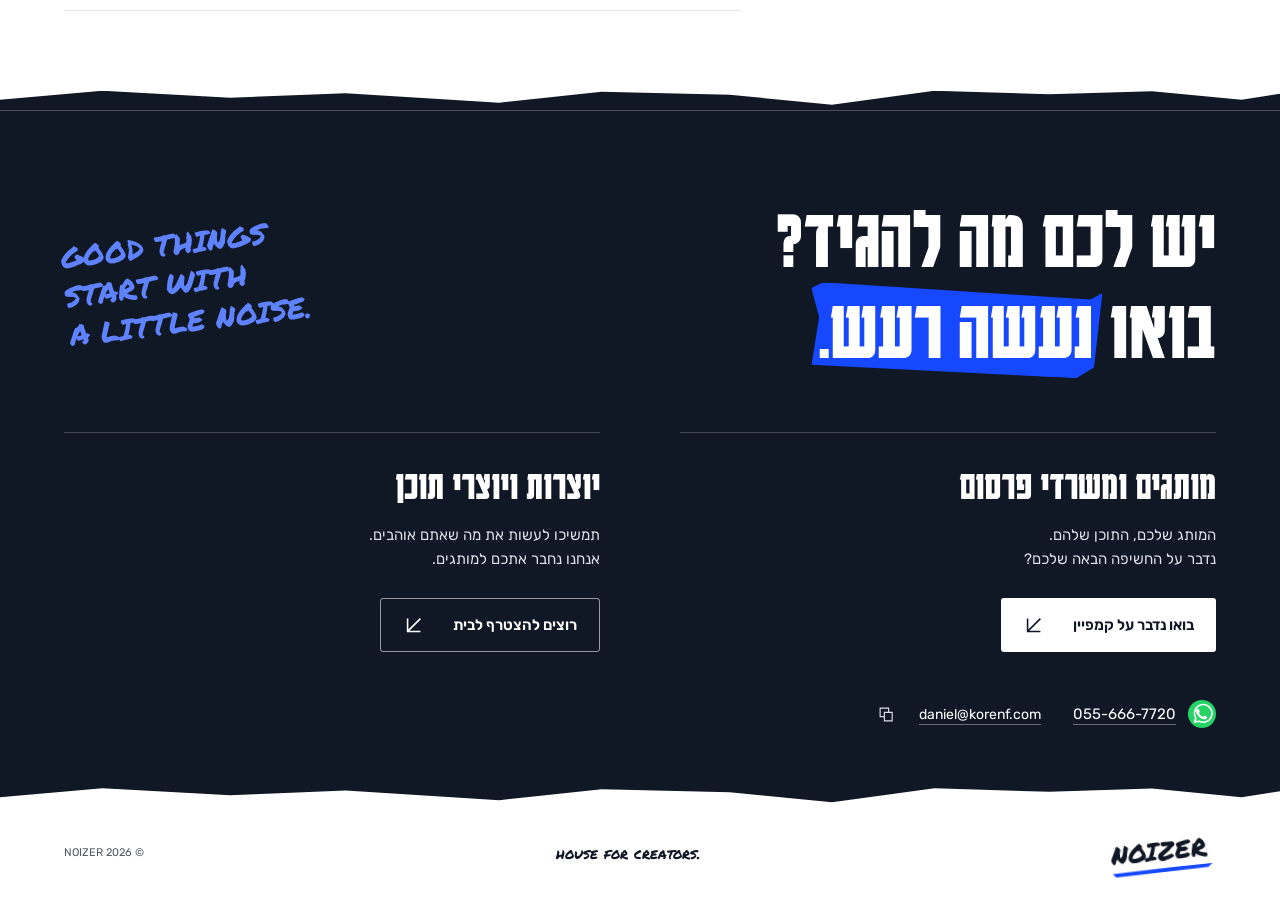
==== commit 1de699d7: "Complete creator video examples with original branded banners" ====
--- a/index.html
+++ b/index.html
@@ -149,7 +149,7 @@
               <button class="video-sound" type="button" aria-controls="creator-one" aria-label="הפעילו קול בסרטון 1" aria-pressed="false">קול כבוי</button>
             </div>
             <span class="video-status visually-hidden" role="status"></span>
-            <div class="mock-banner"><span dir="ltr" lang="en">YOUR BRAND</span><small>באנר לדוגמה</small></div>
+            <div class="mock-banner real-banner banner-velqor"><img src="assets/examples/velqor-banner.png" width="2172" height="724" alt="VELQOR — העתיד כבר כאן. 100% חשמלי" loading="lazy" decoding="async"></div>
             <figcaption>התוכן של היוצר. נוכחות למותג.</figcaption>
           </figure>
           <figure class="demo-frame demo-two">
@@ -164,7 +164,7 @@
               <button class="video-sound" type="button" aria-controls="creator-two" aria-label="הפעילו קול בסרטון 2" aria-pressed="false">קול כבוי</button>
             </div>
             <span class="video-status visually-hidden" role="status"></span>
-            <div class="mock-banner banner-light"><span dir="ltr" lang="en">YOUR BRAND</span><small>באנר לדוגמה</small></div>
+            <div class="mock-banner real-banner banner-roamiq"><img src="assets/examples/roamiq-banner.png" width="2172" height="724" alt="ROAMIQ — נוחתים. מתחברים. בוחרים חבילה" loading="lazy" decoding="async"></div>
             <figcaption>אותו תוכן. עוד דרך להיחשף.</figcaption>
           </figure>
           <div class="example-explainer">
--- a/styles.css
+++ b/styles.css
@@ -14,7 +14,7 @@
 @media(max-width:410px){.site-header nav>a:first-child{display:none}.site-header nav{gap:15px}.brand{width:100px}.hero-actions{gap:16px}.hero-actions .button{padding-inline:16px;gap:14px}.hero-actions .creator-link{font-size:12px;gap:7px}.hero h1{font-size:76px}.hero .last-line{margin-right:4px}.spray-art{height:345px}.spray-kid{width:128px}.spray-wall{left:0;top:48px}.spray-third{margin-left:19px}.spray-second{margin-left:4px}.art-note{left:28px;font-size:13px}.hero-foot>span[lang]{display:none}.how-heading h2{font-size:56px}.contact h2{font-size:60px}.example-composition{gap:21px}.mock-banner{flex-direction:column;gap:0;align-items:flex-start}.mock-banner small{font-size:8px}.section-top h2{font-size:60px}}
 @media(prefers-reduced-motion:reduce){html{scroll-behavior:auto}*,*::before,*::after{animation:none!important;transition:none!important}.spray-line{clip-path:none!important}.spray-mist{opacity:0!important}.skip-animation{display:none!important}}
 
-/* Real brand artwork and creator videos are intentionally pending, never AI stand-ins. */
+/* Text wordmark remains until the original NOIZER logo file is supplied. */
 .wordmark{display:block;font-family:var(--hand);font-size:33px;line-height:1.3;transform:rotate(-6deg);color:var(--ink);position:relative}.wordmark:after{content:"";display:block;height:5px;background:var(--blue);width:96%;clip-path:polygon(0 25%,100% 0,95% 80%,3% 100%);margin-top:1px}.footer-brand .wordmark{font-size:25px}.empty-video{position:absolute;inset:0;display:flex;flex-direction:column;align-items:center;justify-content:center;color:#53658e;text-align:center;font-family:var(--display);font-size:49px;line-height:1.1;padding-bottom:48px}.empty-video small{font-family:var(--body);font-size:10px;line-height:1.6;margin-top:18px}.banner-light{background:var(--ink);color:white}.frame-meta svg{stroke:var(--blue)}
 @media(max-width:760px){.wordmark{font-size:28px}.empty-video{font-size:39px}.empty-video small{font-size:9px;margin-top:12px}}
 @media(max-width:410px){.wordmark{font-size:25px}.empty-video{font-size:34px}.empty-video small{font-size:8px}}
@@ -76,3 +76,10 @@
 .video-controls button:active{transform:scale(.97)}
 .visually-hidden{position:absolute;width:1px;height:1px;padding:0;margin:-1px;overflow:hidden;clip-path:inset(50%);white-space:nowrap;border:0}
 @media(max-width:410px){.video-controls{top:6px;left:6px;right:6px;gap:4px}.video-controls button{font-size:10px;padding-inline:5px}}
+
+/* Preserve the original banner strip: full frame width, 60px high, 28px up. */
+.real-banner{height:60px;min-height:60px;padding:0;overflow:hidden;pointer-events:none}
+.real-banner img{display:block;width:100%;height:100%;object-fit:cover;object-position:center}
+.banner-velqor{background:#001021}
+.banner-roamiq{background:#ff727d}
+@media(max-width:760px){.real-banner{height:47px;min-height:47px;bottom:22px}.real-banner img{object-fit:contain}}
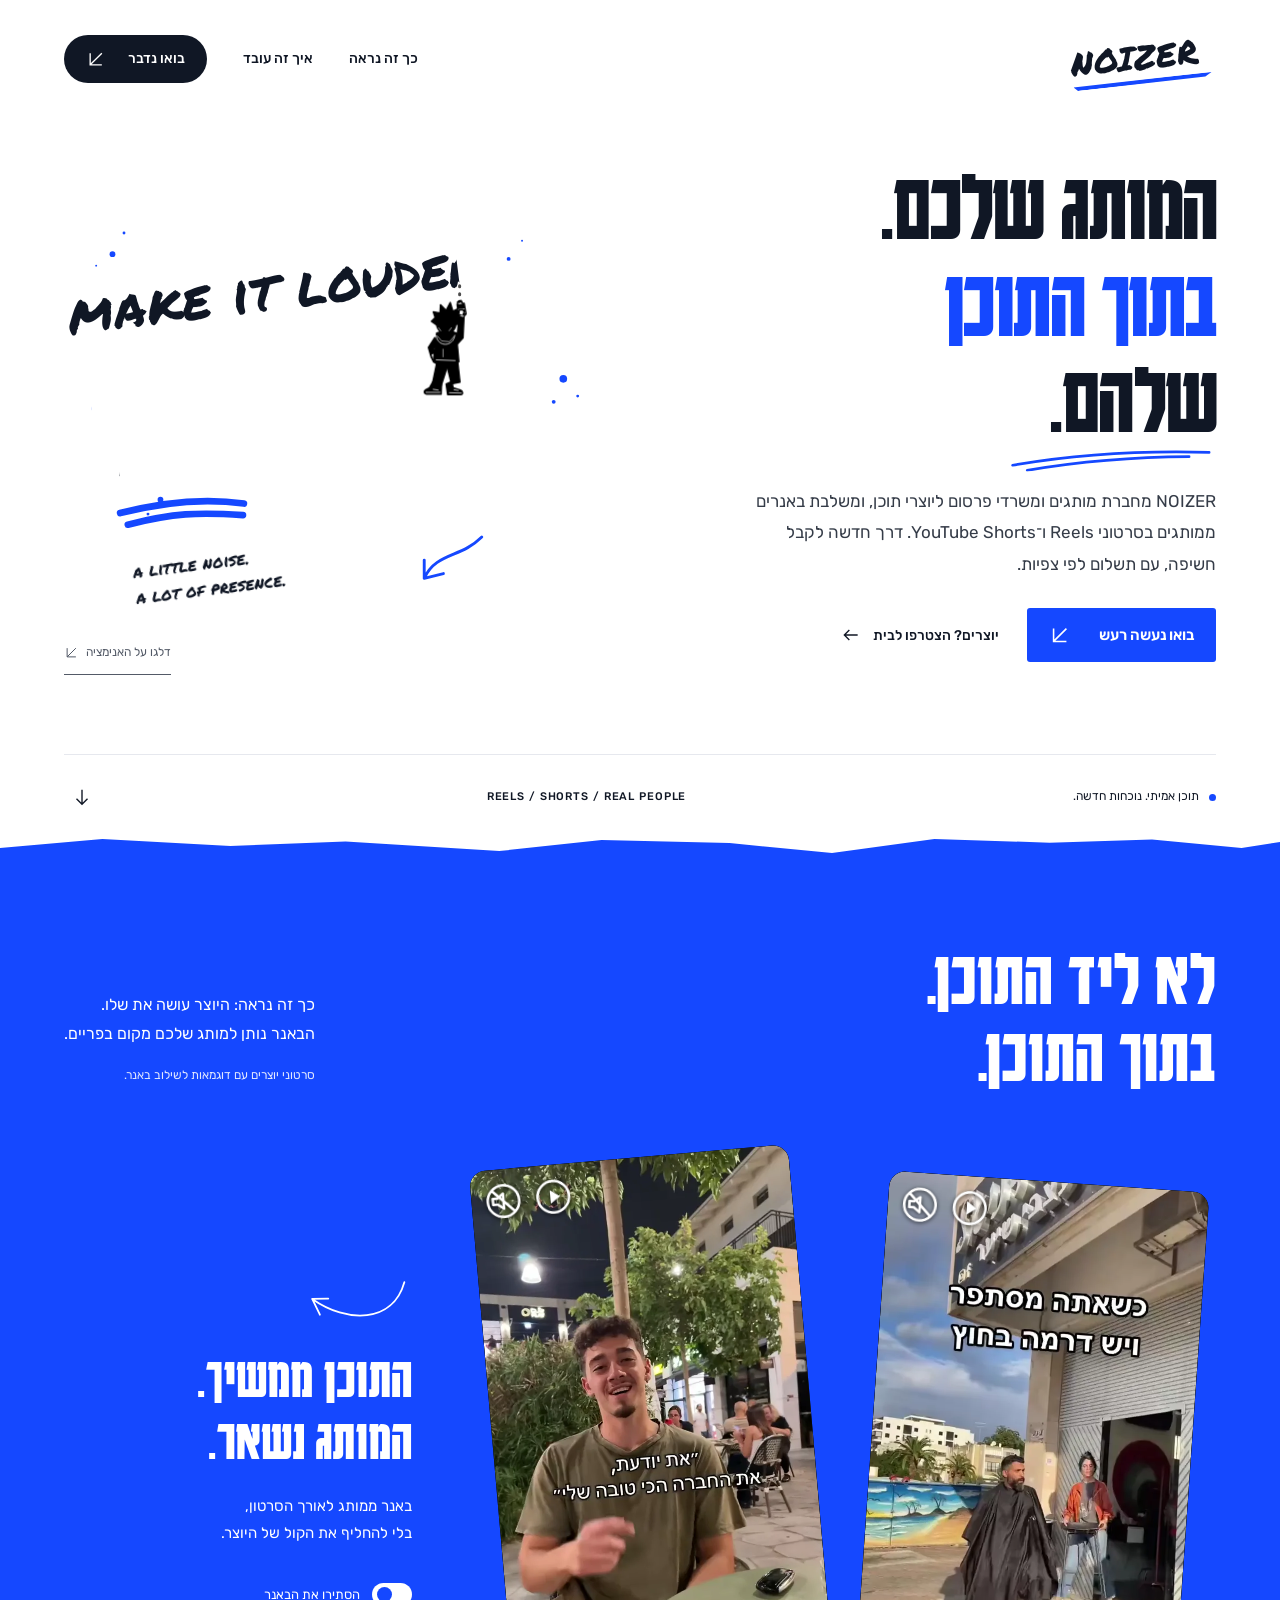
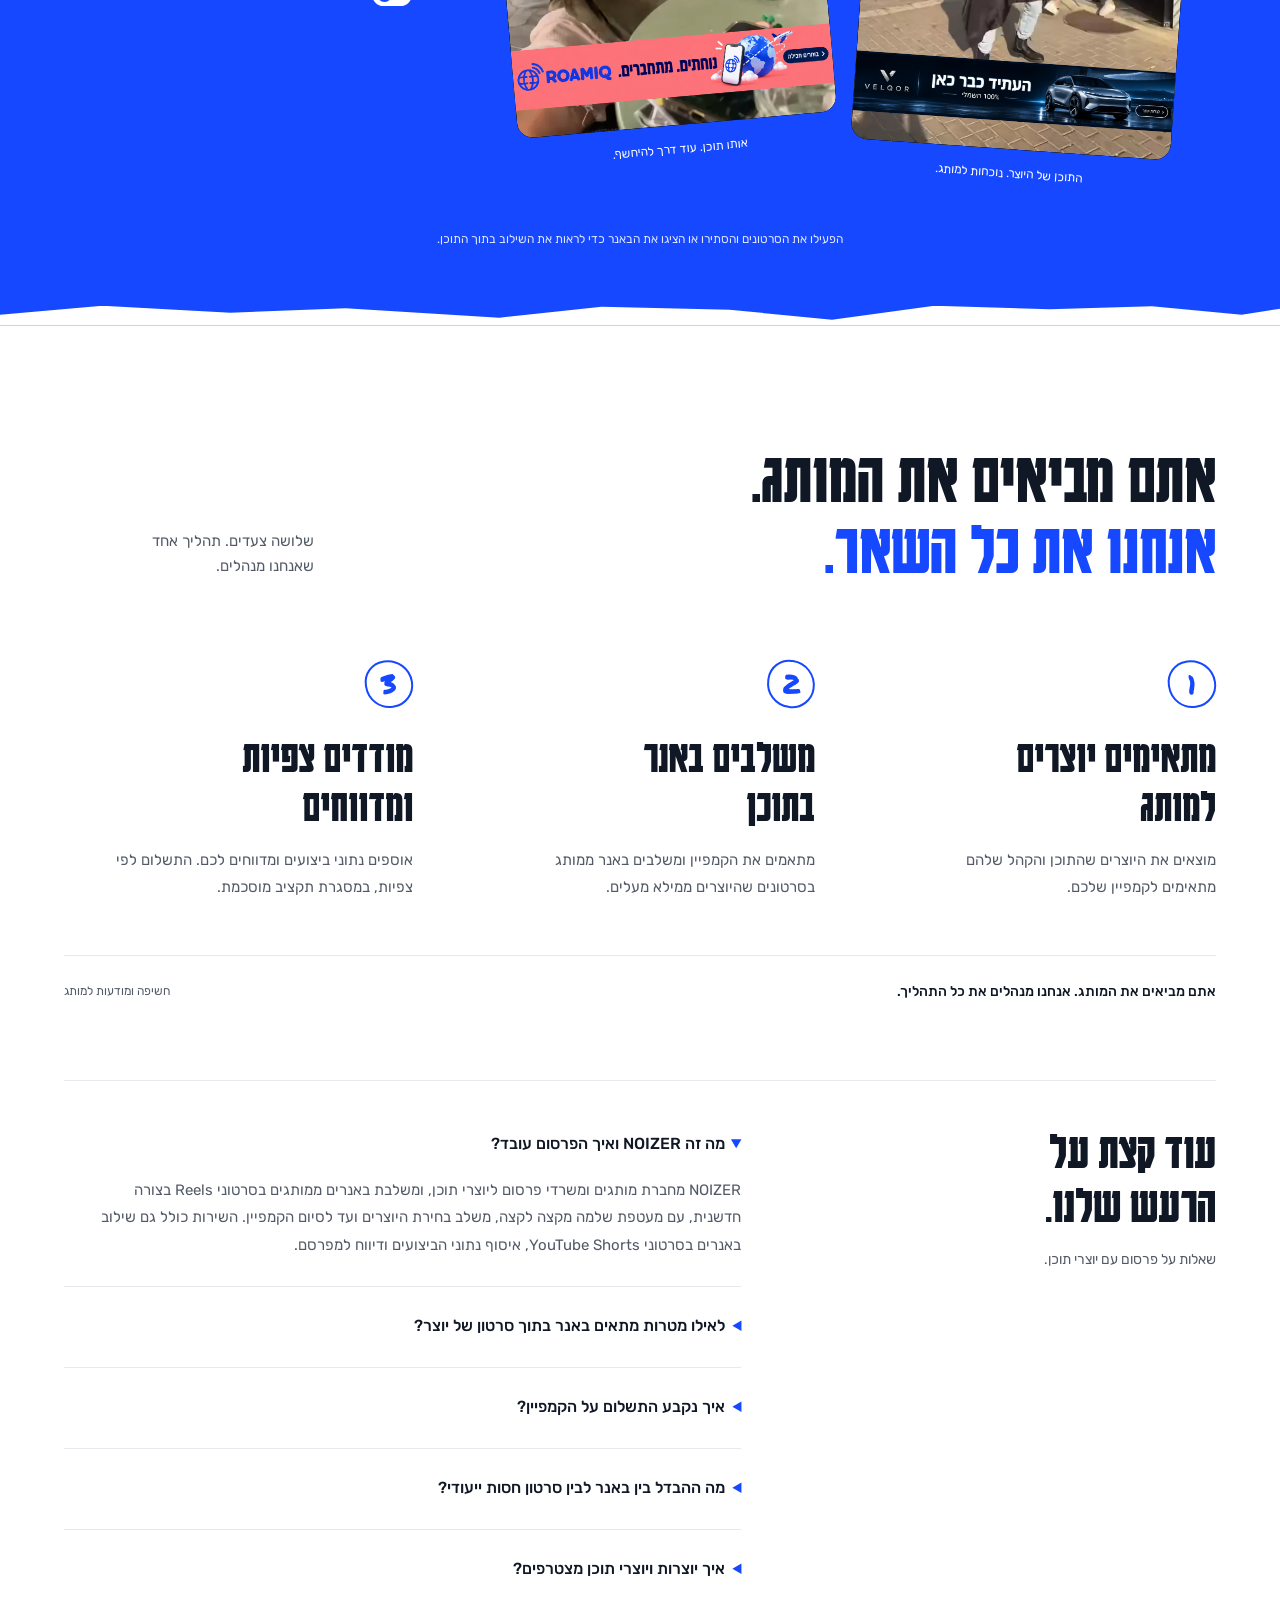
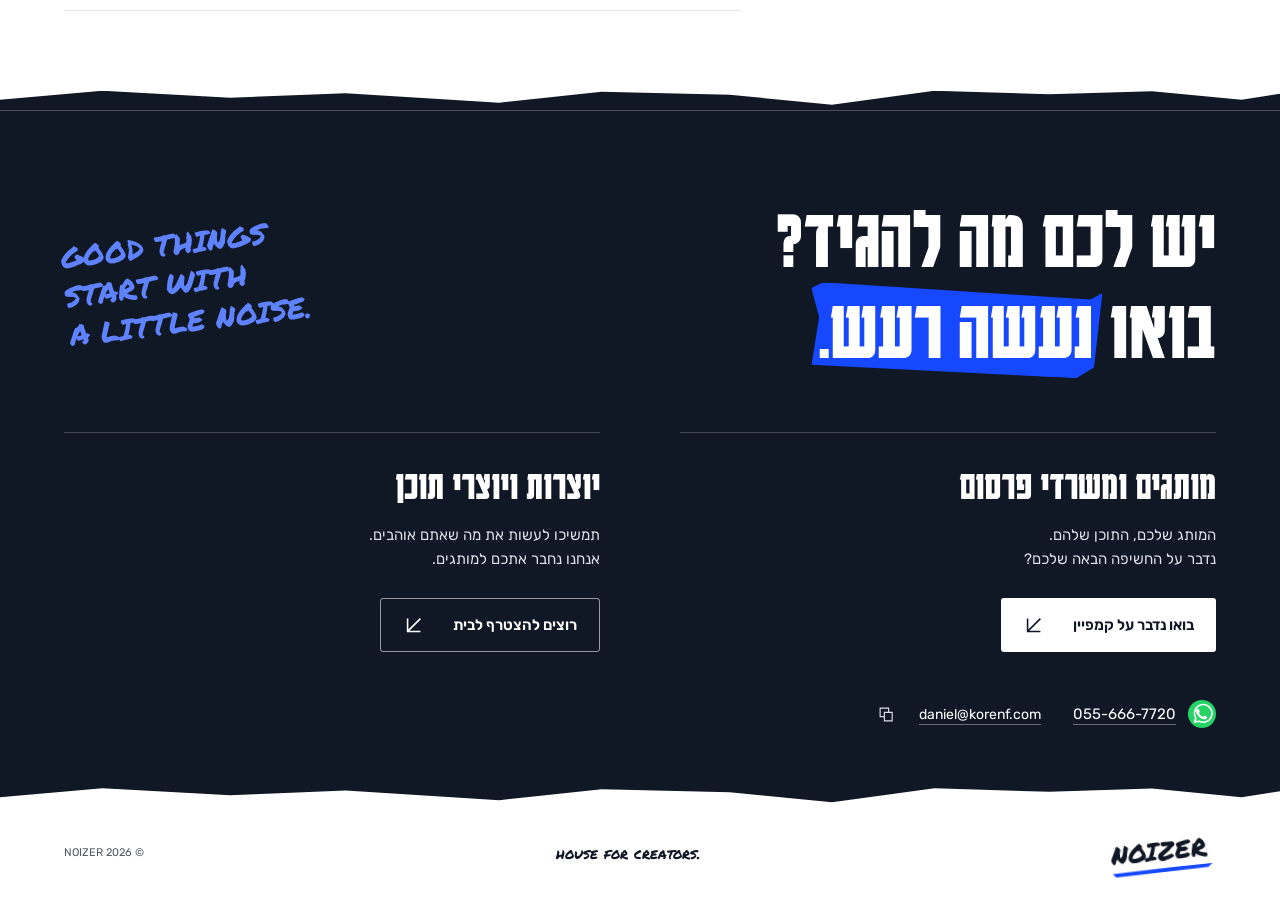
==== commit c5a874e2: "Replace video text controls with transparent SVG icons" ====
--- a/index.html
+++ b/index.html
@@ -145,8 +145,8 @@
               </video>
             </div>
             <div class="video-controls" hidden>
-              <button class="video-play" type="button" aria-controls="creator-one" aria-label="הפעילו סרטון 1">הפעילו</button>
-              <button class="video-sound" type="button" aria-controls="creator-one" aria-label="הפעילו קול בסרטון 1" aria-pressed="false">קול כבוי</button>
+              <button class="video-play" type="button" aria-controls="creator-one" aria-label="הפעילו סרטון 1" data-playing="false"><svg class="video-control-icon" viewBox="0 0 24 24" aria-hidden="true" focusable="false"><circle cx="12" cy="12" r="10.5"/><path class="play-mark" d="m10 7.5 6.5 4.5-6.5 4.5Z"/><path class="pause-mark" d="M9.5 8v8m5-8v8"/></svg></button>
+              <button class="video-sound" type="button" aria-controls="creator-one" aria-label="הפעילו קול בסרטון 1" aria-pressed="false"><svg class="video-control-icon" viewBox="0 0 24 24" aria-hidden="true" focusable="false"><circle cx="12" cy="12" r="10.5"/><path d="M5 10h3l4-3v10l-4-3H5Z"/><path class="sound-waves" d="M15 9a4.5 4.5 0 0 1 0 6m2-8a7 7 0 0 1 0 10"/><path class="sound-slash" d="m5 5 14 14"/></svg></button>
             </div>
             <span class="video-status visually-hidden" role="status"></span>
             <div class="mock-banner real-banner banner-velqor"><img src="assets/examples/velqor-banner.png" width="2172" height="724" alt="VELQOR — העתיד כבר כאן. 100% חשמלי" loading="lazy" decoding="async"></div>
@@ -160,8 +160,8 @@
               </video>
             </div>
             <div class="video-controls" hidden>
-              <button class="video-play" type="button" aria-controls="creator-two" aria-label="הפעילו סרטון 2">הפעילו</button>
-              <button class="video-sound" type="button" aria-controls="creator-two" aria-label="הפעילו קול בסרטון 2" aria-pressed="false">קול כבוי</button>
+              <button class="video-play" type="button" aria-controls="creator-two" aria-label="הפעילו סרטון 2" data-playing="false"><svg class="video-control-icon" viewBox="0 0 24 24" aria-hidden="true" focusable="false"><circle cx="12" cy="12" r="10.5"/><path class="play-mark" d="m10 7.5 6.5 4.5-6.5 4.5Z"/><path class="pause-mark" d="M9.5 8v8m5-8v8"/></svg></button>
+              <button class="video-sound" type="button" aria-controls="creator-two" aria-label="הפעילו קול בסרטון 2" aria-pressed="false"><svg class="video-control-icon" viewBox="0 0 24 24" aria-hidden="true" focusable="false"><circle cx="12" cy="12" r="10.5"/><path d="M5 10h3l4-3v10l-4-3H5Z"/><path class="sound-waves" d="M15 9a4.5 4.5 0 0 1 0 6m2-8a7 7 0 0 1 0 10"/><path class="sound-slash" d="m5 5 14 14"/></svg></button>
             </div>
             <span class="video-status visually-hidden" role="status"></span>
             <div class="mock-banner real-banner banner-roamiq"><img src="assets/examples/roamiq-banner.png" width="2172" height="724" alt="ROAMIQ — נוחתים. מתחברים. בוחרים חבילה" loading="lazy" decoding="async"></div>
--- a/styles.css
+++ b/styles.css
@@ -72,10 +72,10 @@
 .demo-photo{overflow:hidden;background:var(--ink)}
 .creator-video{display:block;width:100%;height:100%;object-fit:cover;border-radius:inherit}
 .video-controls{position:absolute;top:10px;left:10px;right:10px;display:flex;gap:6px;justify-content:flex-end;pointer-events:none}
-.video-controls button{pointer-events:auto;min-height:44px;min-width:44px;padding:6px 10px;border:1px solid #ffffff70;border-radius:6px;background:#101725e8;color:white;font-size:11px;font-weight:500}
+.video-controls button{pointer-events:auto;display:grid;place-items:center;width:44px;height:44px;min-height:44px;min-width:44px;padding:4px;border:0;border-radius:50%;background:transparent;color:white;filter:drop-shadow(0 1px 2px #000b);transition:transform 160ms var(--ease)}
 .video-controls button:active{transform:scale(.97)}
 .visually-hidden{position:absolute;width:1px;height:1px;padding:0;margin:-1px;overflow:hidden;clip-path:inset(50%);white-space:nowrap;border:0}
-@media(max-width:410px){.video-controls{top:6px;left:6px;right:6px;gap:4px}.video-controls button{font-size:10px;padding-inline:5px}}
+@media(max-width:410px){.video-controls{top:6px;left:6px;right:6px;gap:4px}}
 
 /* Preserve the original banner strip: full frame width, 60px high, 28px up. */
 .real-banner{height:60px;min-height:60px;padding:0;overflow:hidden;pointer-events:none}
@@ -83,3 +83,9 @@
 .banner-velqor{background:#001021}
 .banner-roamiq{background:#ff727d}
 @media(max-width:760px){.real-banner{height:47px;min-height:47px;bottom:22px}.real-banner img{object-fit:contain}}
+
+.video-control-icon{width:36px;height:36px;fill:none;stroke:currentColor;stroke-width:1.7;stroke-linecap:round;stroke-linejoin:round}
+.video-control-icon .play-mark{fill:currentColor;stroke:none}
+.video-control-icon .pause-mark{stroke-width:2.7}
+.video-play[data-playing="false"] .pause-mark,.video-play[data-playing="true"] .play-mark,.video-sound[aria-pressed="false"] .sound-waves,.video-sound[aria-pressed="true"] .sound-slash{display:none}
+@media(hover:hover) and (pointer:fine){.video-controls button:hover{transform:scale(1.08)}}
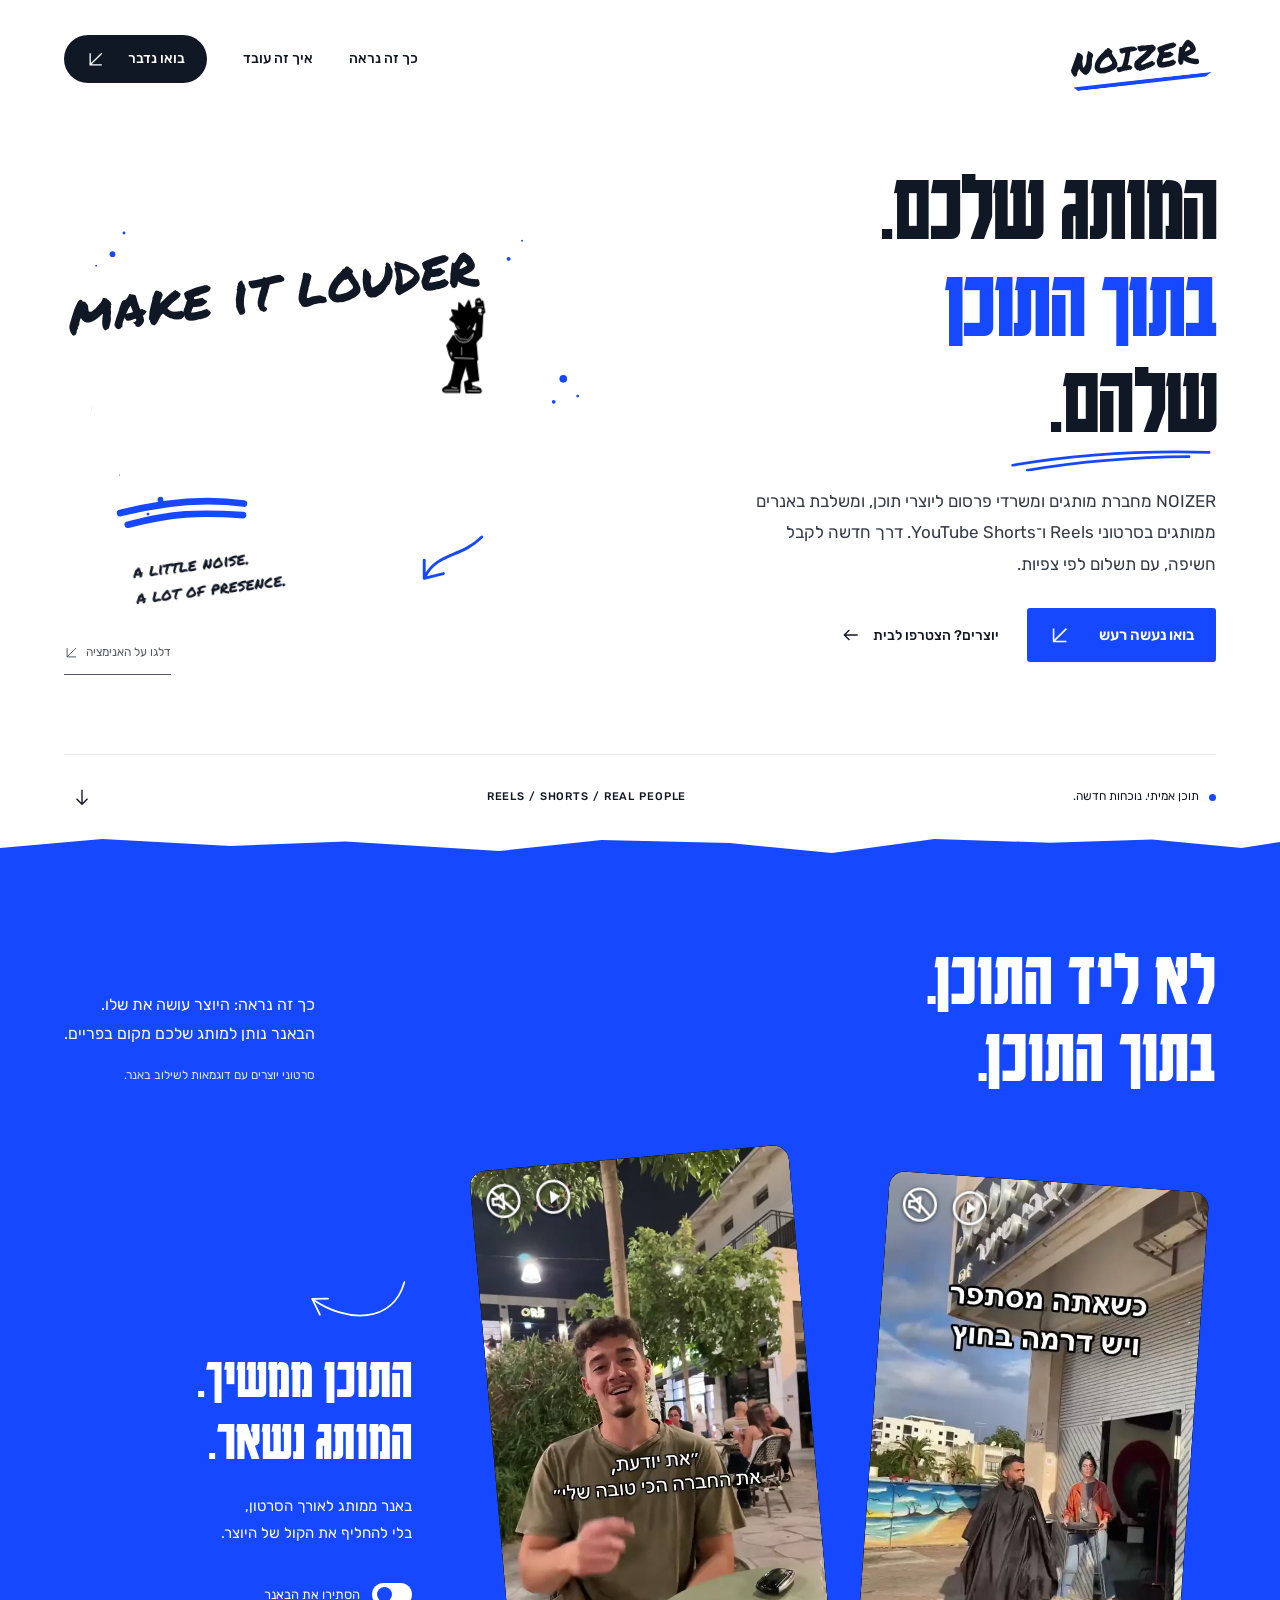
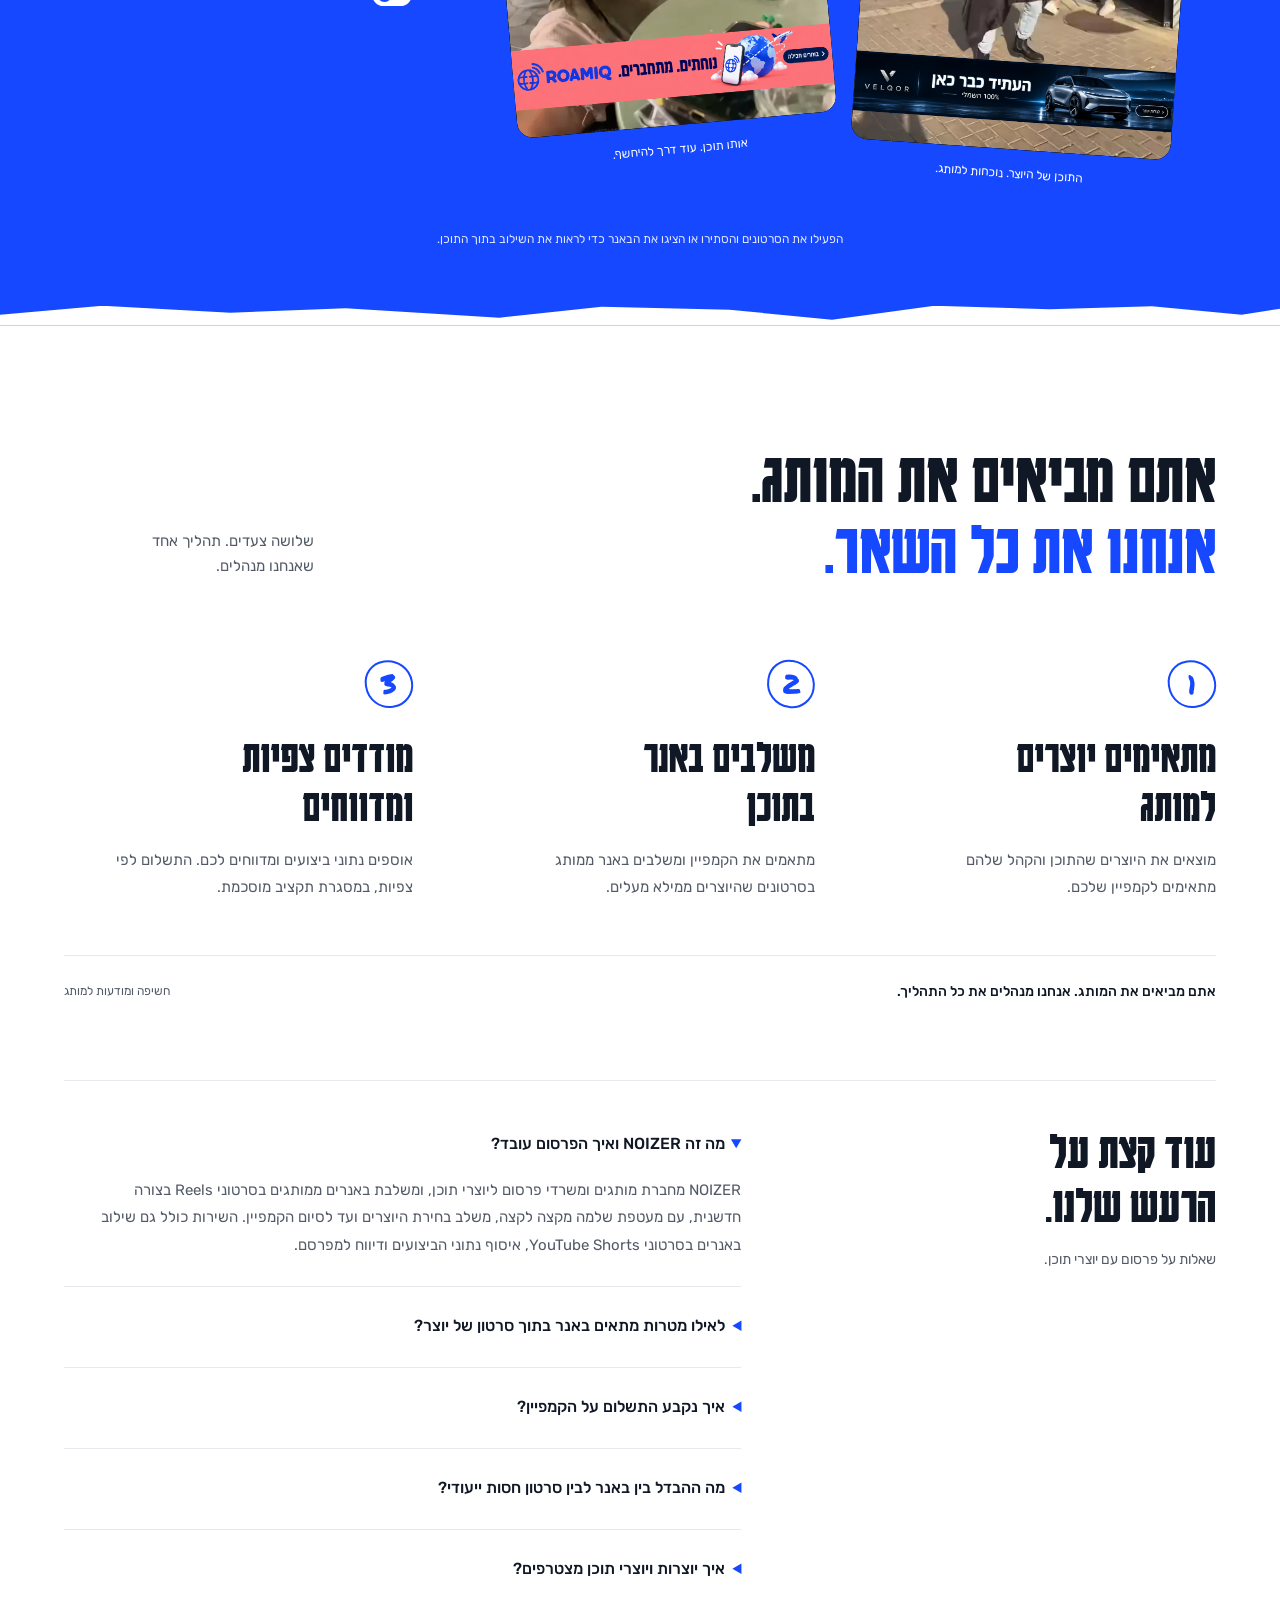
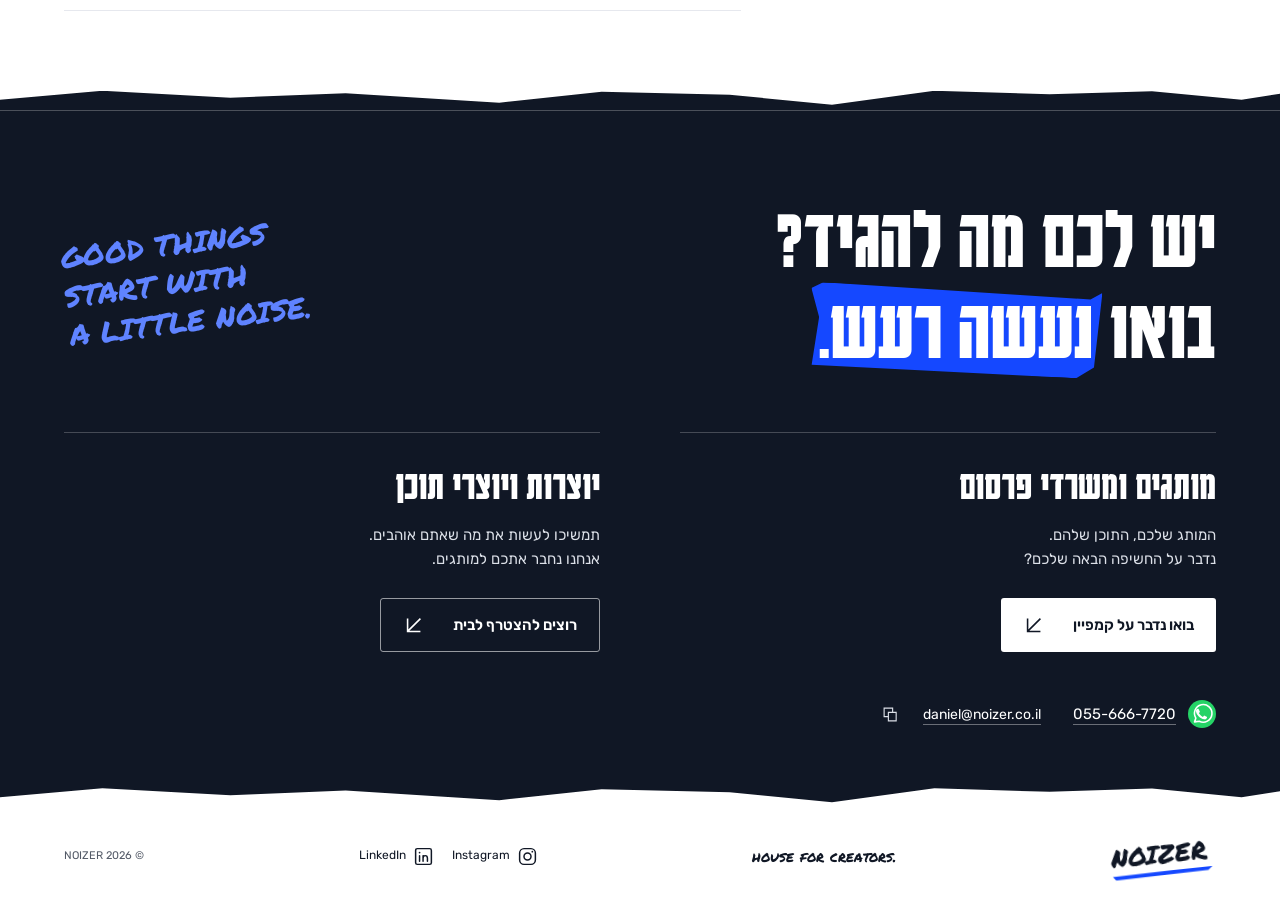
==== commit 8a02ef33: "Add official social profiles and update NOIZER contact email" ====
--- a/index.html
+++ b/index.html
@@ -30,7 +30,11 @@
         "@id": "https://noizer.co.il/#noizer",
         "name": "NOIZER",
         "url": "https://noizer.co.il/",
-        "email": "daniel@korenf.com",
+        "email": "daniel@noizer.co.il",
+        "sameAs": [
+          "https://www.instagram.com/noizer__media/",
+          "https://www.linkedin.com/company/noizer/"
+        ],
         "telephone": "+972556667720",
         "description": "בית ליוצרי תוכן ועסק שמחבר ביניהם לבין מותגים ומשרדי פרסום, ומנהל קמפיינים של באנרים ממותגים בסרטוני Reels ו־YouTube Shorts."
       },
@@ -222,17 +226,25 @@
       <div class="shell">
         <div class="contact-heading"><h2 id="contact-title">יש לכם מה להגיד? <br> בואו <span class="paint-word">נעשה רעש.</span></h2><span class="contact-slogan" lang="en" dir="ltr">GOOD THINGS <br> START WITH <br> A LITTLE NOISE.</span></div>
         <div class="contact-paths">
-          <article id="brands"><h3>מותגים ומשרדי פרסום</h3><p>המותג שלכם, התוכן שלהם. <br> נדבר על החשיפה הבאה שלכם?</p><a class="button button-white" data-contact="brands" href="mailto:daniel@korenf.com?subject=NOIZER%20%E2%80%94%20%D7%A4%D7%A0%D7%99%D7%99%D7%94%20%D7%9E%D7%9E%D7%95%D7%AA%D7%92%20%D7%90%D7%95%20%D7%9E%D7%A9%D7%A8%D7%93%20%D7%A4%D7%A8%D7%A1%D7%95%D7%9D">בואו נדבר על קמפיין <svg viewBox="0 0 24 24" aria-hidden="true"><path d="M19 5 5 19M5 5v14h14"/></svg></a></article>
-          <article id="creators"><h3>יוצרות ויוצרי תוכן</h3><p>תמשיכו לעשות את מה שאתם אוהבים. <br> אנחנו נחבר אתכם למותגים.</p><a class="button button-outline" data-contact="creators" href="mailto:daniel@korenf.com?subject=NOIZER%20%E2%80%94%20%D7%94%D7%A6%D7%98%D7%A8%D7%A4%D7%95%D7%AA%20%D7%99%D7%95%D7%A6%D7%A8%20%D7%AA%D7%95%D7%9B%D7%9F">רוצים להצטרף לבית <svg viewBox="0 0 24 24" aria-hidden="true"><path d="M19 5 5 19M5 5v14h14"/></svg></a></article>
+          <article id="brands"><h3>מותגים ומשרדי פרסום</h3><p>המותג שלכם, התוכן שלהם. <br> נדבר על החשיפה הבאה שלכם?</p><a class="button button-white" data-contact="brands" href="mailto:daniel@noizer.co.il?subject=NOIZER%20%E2%80%94%20%D7%A4%D7%A0%D7%99%D7%99%D7%94%20%D7%9E%D7%9E%D7%95%D7%AA%D7%92%20%D7%90%D7%95%20%D7%9E%D7%A9%D7%A8%D7%93%20%D7%A4%D7%A8%D7%A1%D7%95%D7%9D">בואו נדבר על קמפיין <svg viewBox="0 0 24 24" aria-hidden="true"><path d="M19 5 5 19M5 5v14h14"/></svg></a></article>
+          <article id="creators"><h3>יוצרות ויוצרי תוכן</h3><p>תמשיכו לעשות את מה שאתם אוהבים. <br> אנחנו נחבר אתכם למותגים.</p><a class="button button-outline" data-contact="creators" href="mailto:daniel@noizer.co.il?subject=NOIZER%20%E2%80%94%20%D7%94%D7%A6%D7%98%D7%A8%D7%A4%D7%95%D7%AA%20%D7%99%D7%95%D7%A6%D7%A8%20%D7%AA%D7%95%D7%9B%D7%9F">רוצים להצטרף לבית <svg viewBox="0 0 24 24" aria-hidden="true"><path d="M19 5 5 19M5 5v14h14"/></svg></a></article>
         </div>
         <div class="direct-contact">
           <a class="phone-link" href="https://wa.me/972556667720" target="_blank" rel="noopener noreferrer" aria-label="פתיחת שיחת WhatsApp למספר 0556667720 בחלון חדש"><svg class="whatsapp-icon" viewBox="0 0 32 32" aria-hidden="true"><circle cx="16" cy="16" r="16" fill="#25d366"/><path d="M7.5 25 9 20.7a10 10 0 1 1 3.9 3.5L7.5 25Z" fill="none" stroke="#fff" stroke-width="1.8" stroke-linejoin="round"/><path d="m12 10 1.7 3.6-1.3 1.3c1.2 2.1 2.6 3.5 4.7 4.5l1.3-1.6 3.4 1.6c-.2 2-1.6 3.1-3.3 2.7-4.8-1.2-8.6-5.1-9.3-8.8-.3-1.5.5-3 1.5-3.3H12Z" fill="#fff"/></svg><span dir="ltr">055-666-7720</span></a>
-        <div class="email-line"><a href="mailto:daniel@korenf.com" dir="ltr">daniel@korenf.com</a><button id="copy-email" type="button" aria-label="העתקת כתובת הדוא״ל" hidden><svg viewBox="0 0 24 24" aria-hidden="true"><path d="M9 9h11v12H9zM15 9V3H3v12h6"/></svg></button><span id="copy-status" role="status"></span></div>
+        <div class="email-line"><a href="mailto:daniel@noizer.co.il" dir="ltr">daniel@noizer.co.il</a><button id="copy-email" type="button" aria-label="העתקת כתובת הדוא״ל" hidden><svg viewBox="0 0 24 24" aria-hidden="true"><path d="M9 9h11v12H9zM15 9V3H3v12h6"/></svg></button><span id="copy-status" role="status"></span></div>
         </div>
       </div>
     </section>
   </main>
   <div class="section-transition ink-to-white" aria-hidden="true"></div>
-  <footer class="site-footer shell"><a href="#" class="footer-brand" aria-label="NOIZER — חזרה למעלה"><span class="wordmark" lang="en" dir="ltr">NOIZER</span></a><span lang="en" dir="ltr">house for creators.</span><span>© <span id="year">2026</span> NOIZER</span></footer>
+  <footer class="site-footer shell">
+    <a href="#" class="footer-brand" aria-label="NOIZER — חזרה למעלה"><span class="wordmark" lang="en" dir="ltr">NOIZER</span></a>
+    <span lang="en" dir="ltr">house for creators.</span>
+    <nav class="footer-socials" aria-label="NOIZER ברשתות החברתיות">
+      <a href="https://www.instagram.com/noizer__media/" target="_blank" rel="noopener noreferrer" aria-label="NOIZER באינסטגרם — נפתח בחלון חדש"><svg viewBox="0 0 24 24" aria-hidden="true"><rect x="3" y="3" width="18" height="18" rx="5"/><circle cx="12" cy="12" r="4"/><circle class="social-dot" cx="17.5" cy="6.5" r="1"/></svg><span lang="en" dir="ltr">Instagram</span></a>
+      <a href="https://www.linkedin.com/company/noizer/" target="_blank" rel="noopener noreferrer" aria-label="NOIZER בלינקדאין — נפתח בחלון חדש"><svg viewBox="0 0 24 24" aria-hidden="true"><rect x="3" y="3" width="18" height="18" rx="2"/><circle class="social-dot" cx="7.5" cy="7.5" r="1"/><path d="M7.5 11v6.5M11.5 17.5V11m0 3c0-4 5-4 5 0v3.5"/></svg><span lang="en" dir="ltr">LinkedIn</span></a>
+    </nav>
+    <span class="footer-copyright">© <span id="year">2026</span> NOIZER</span>
+  </footer>
 </body>
 </html>
--- a/styles.css
+++ b/styles.css
@@ -89,3 +89,11 @@
 .video-control-icon .pause-mark{stroke-width:2.7}
 .video-play[data-playing="false"] .pause-mark,.video-play[data-playing="true"] .play-mark,.video-sound[aria-pressed="false"] .sound-waves,.video-sound[aria-pressed="true"] .sound-slash{display:none}
 @media(hover:hover) and (pointer:fine){.video-controls button:hover{transform:scale(1.08)}}
+
+.site-footer{flex-wrap:wrap}
+.footer-socials{display:flex;align-items:center;gap:18px}
+.footer-socials a{display:inline-flex;align-items:center;gap:7px;min-height:44px;color:var(--ink);font-size:12px;text-decoration:underline;text-underline-offset:4px;text-decoration-color:transparent;transition:color 160ms ease-out,text-decoration-color 160ms ease-out}
+.footer-socials svg{width:21px;height:21px;fill:none;stroke:currentColor;stroke-width:1.7;stroke-linecap:round;stroke-linejoin:round;flex-shrink:0}
+.footer-socials .social-dot{fill:currentColor;stroke:none}
+@media(hover:hover) and (pointer:fine){.footer-socials a:hover{color:var(--blue);text-decoration-color:currentColor}}
+@media(max-width:760px){.site-footer{display:grid;grid-template-columns:1fr 1fr;gap:14px 12px}.site-footer>span[lang],.footer-copyright{justify-self:end}.footer-socials{gap:14px}.footer-socials a{font-size:11px;gap:5px}.footer-socials svg{width:20px;height:20px}}
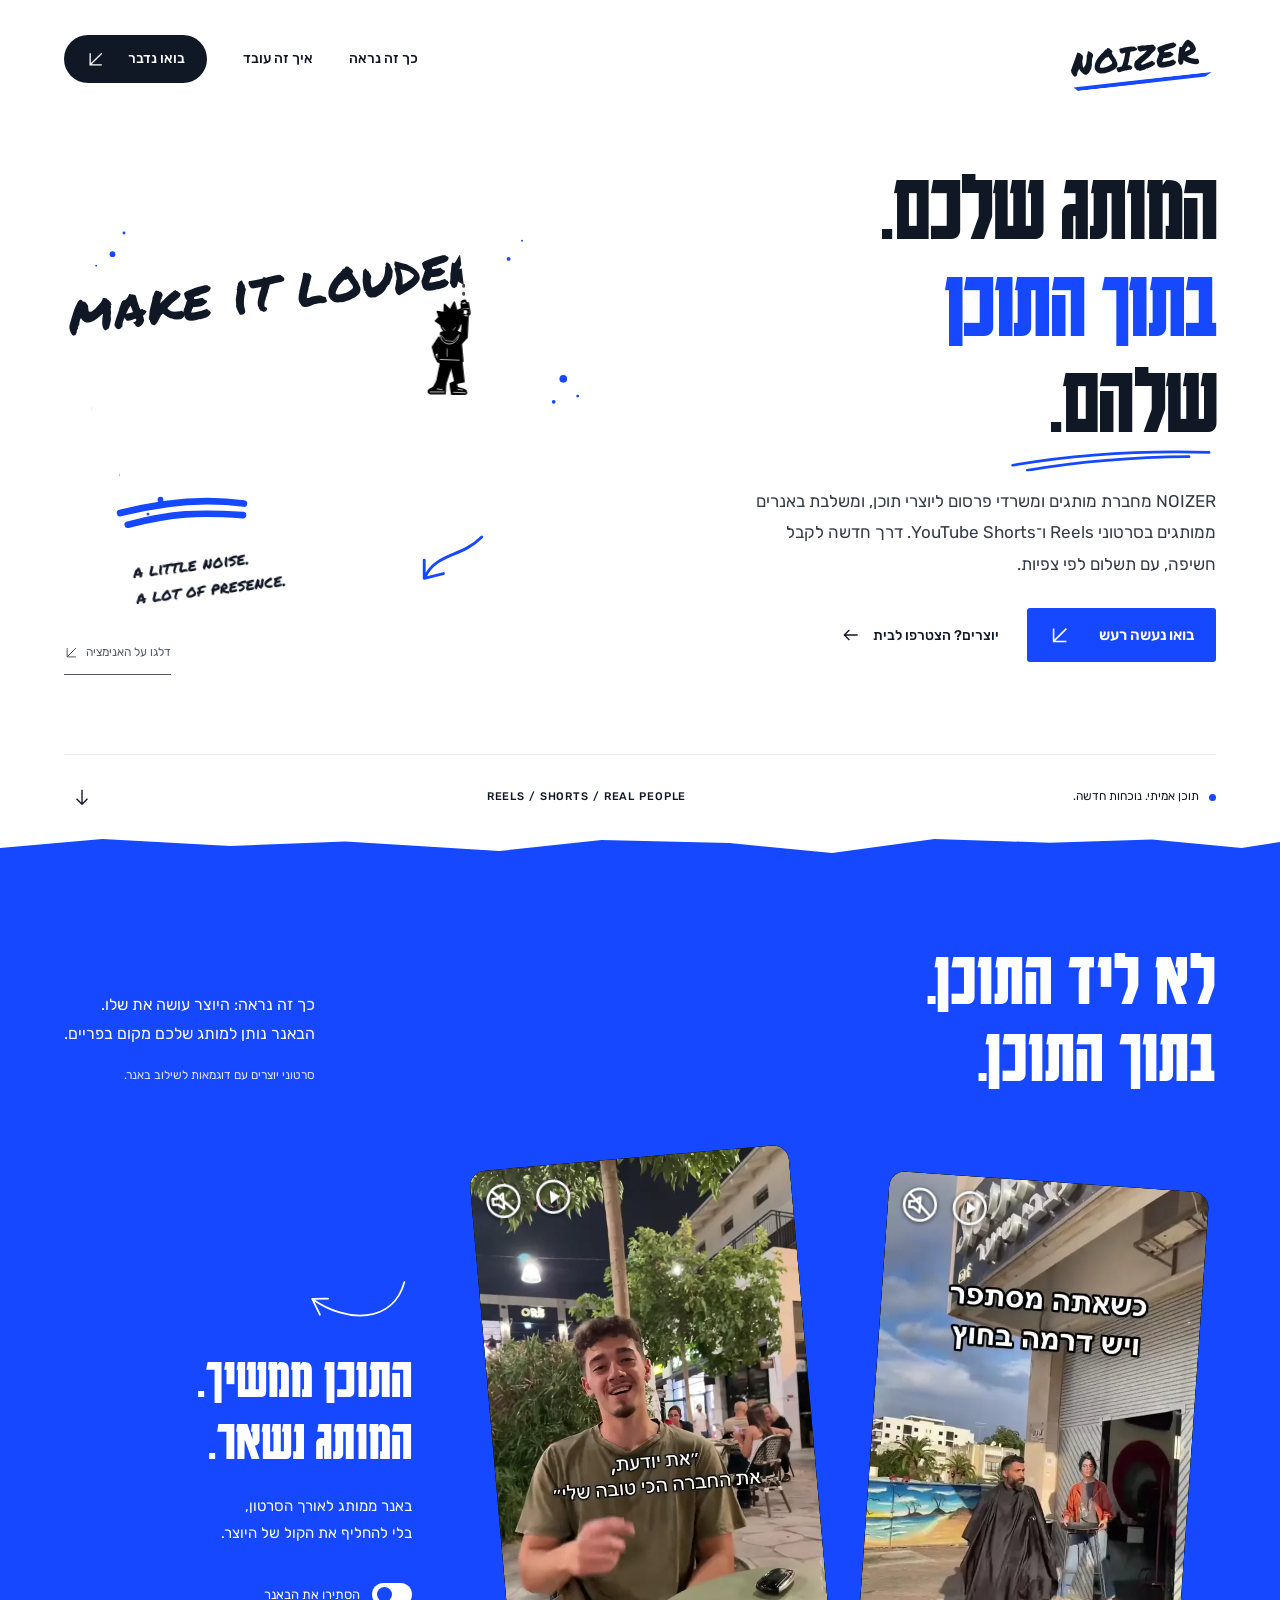
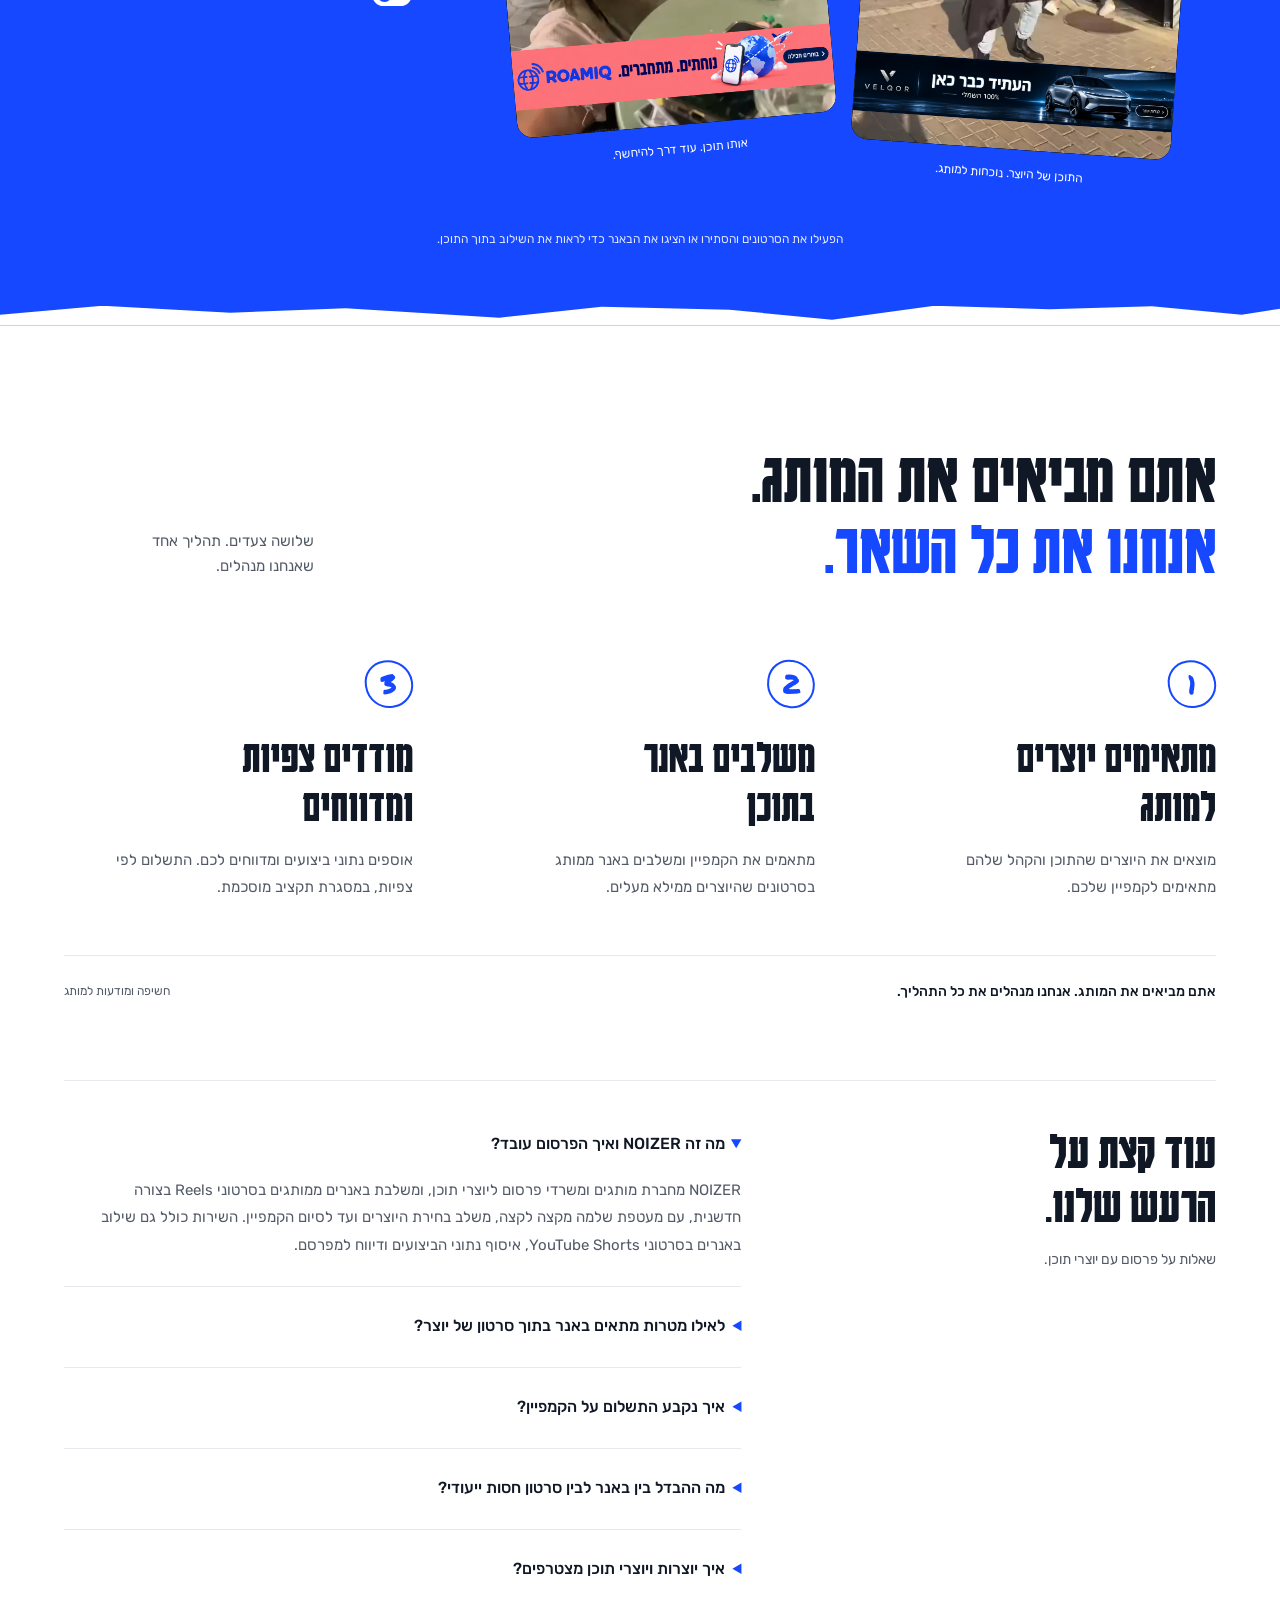
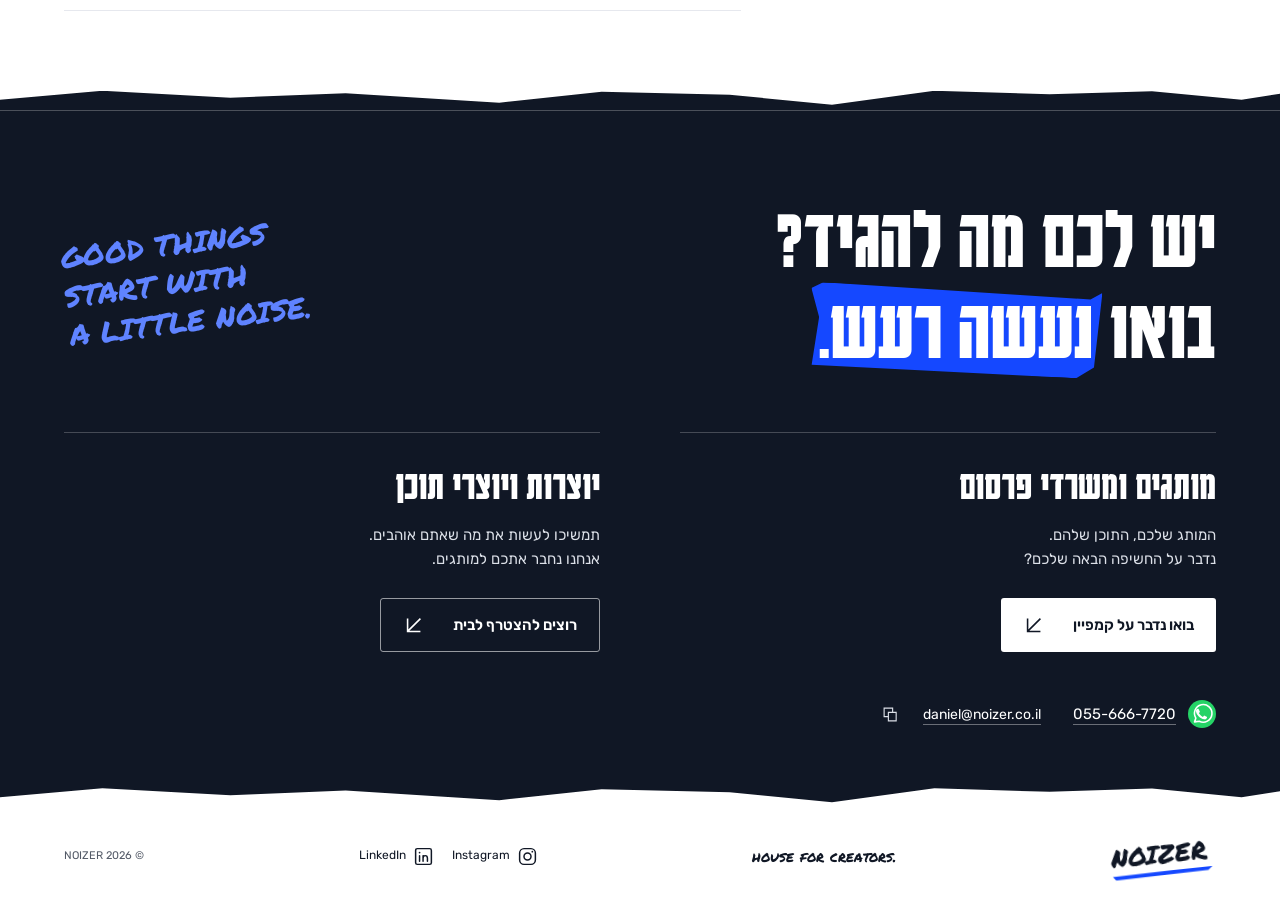
==== commit 96647cb2: "Use NOIZER wordmark for social link preview images" ====
--- a/index.html
+++ b/index.html
@@ -14,7 +14,15 @@
   <meta property="og:url" content="https://noizer.co.il/">
   <meta property="og:title" content="NOIZER | המותג שלכם. בתוך התוכן שלהם.">
   <meta property="og:description" content="באנרים ממותגים בתוך סרטוני Reels ו־YouTube Shorts של יוצרים. אנחנו מנהלים את הקמפיין. התשלום לפי צפיות.">
+  <meta property="og:image" content="https://noizer.co.il/assets/noizer-share.png">
+  <meta property="og:image:secure_url" content="https://noizer.co.il/assets/noizer-share.png">
+  <meta property="og:image:type" content="image/png">
+  <meta property="og:image:width" content="1200">
+  <meta property="og:image:height" content="630">
+  <meta property="og:image:alt" content="NOIZER — סימן המותג בשחור וכחול על רקע לבן">
   <meta name="twitter:card" content="summary_large_image">
+  <meta name="twitter:image" content="https://noizer.co.il/assets/noizer-share.png">
+  <meta name="twitter:image:alt" content="NOIZER — סימן המותג בשחור וכחול על רקע לבן">
   <link rel="icon" href="assets/favicon-96.png" type="image/png" sizes="96x96">
   <link rel="icon" href="assets/favicon.svg" type="image/svg+xml" sizes="any">
   <link rel="preload" href="assets/fonts/Karantina-Bold.ttf" as="font" type="font/ttf" crossorigin>
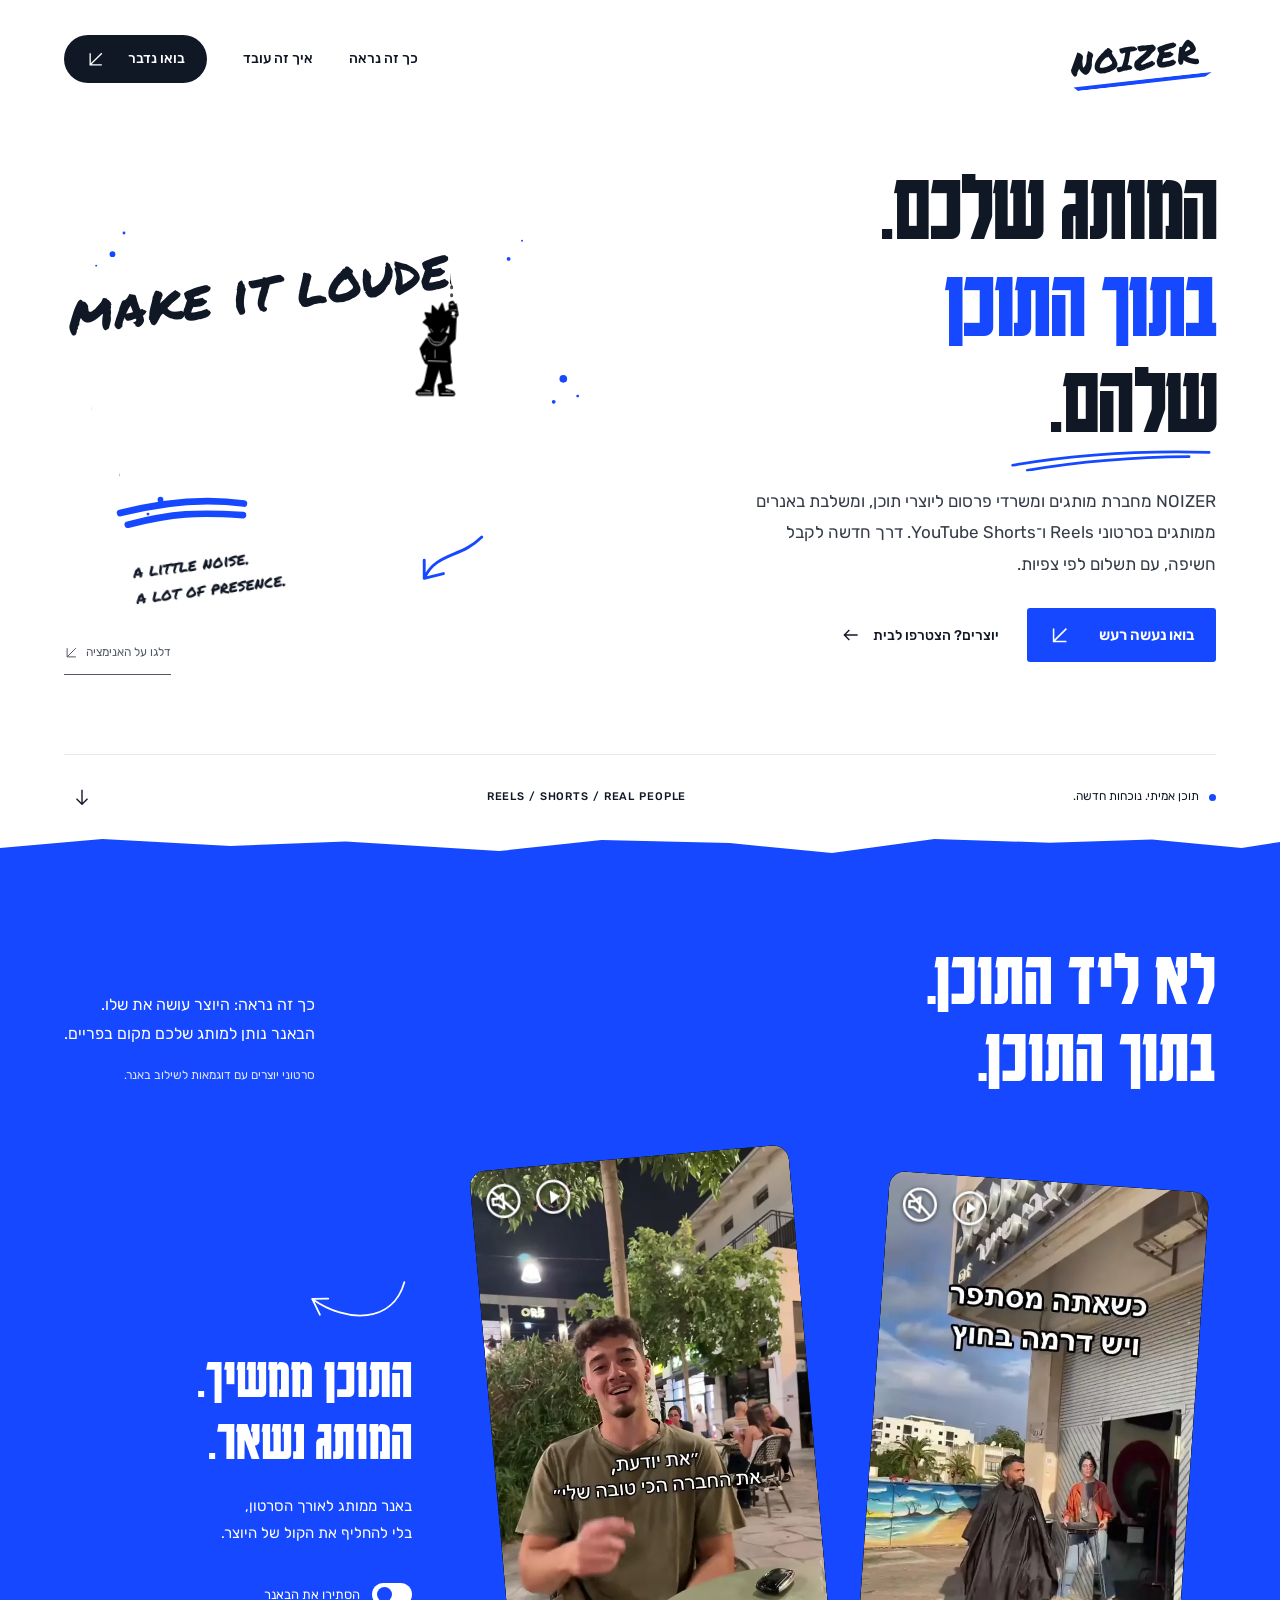
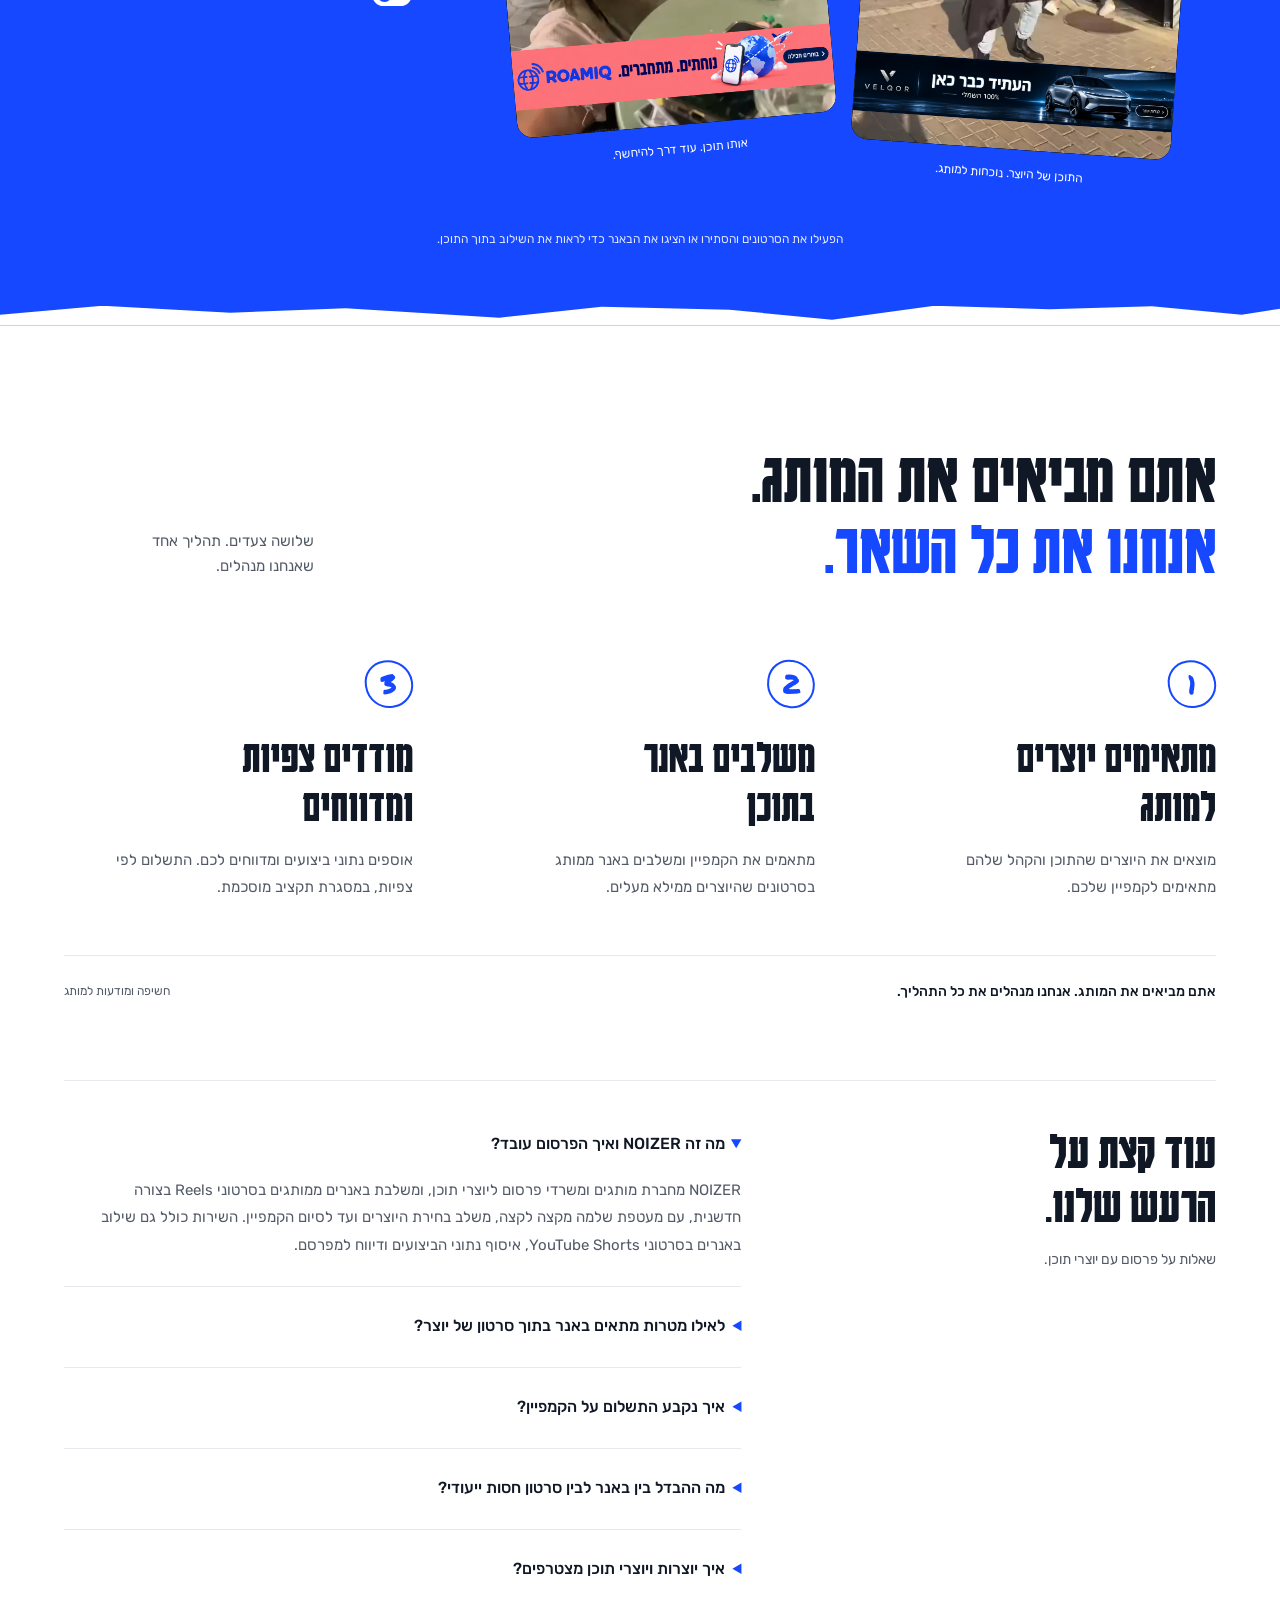
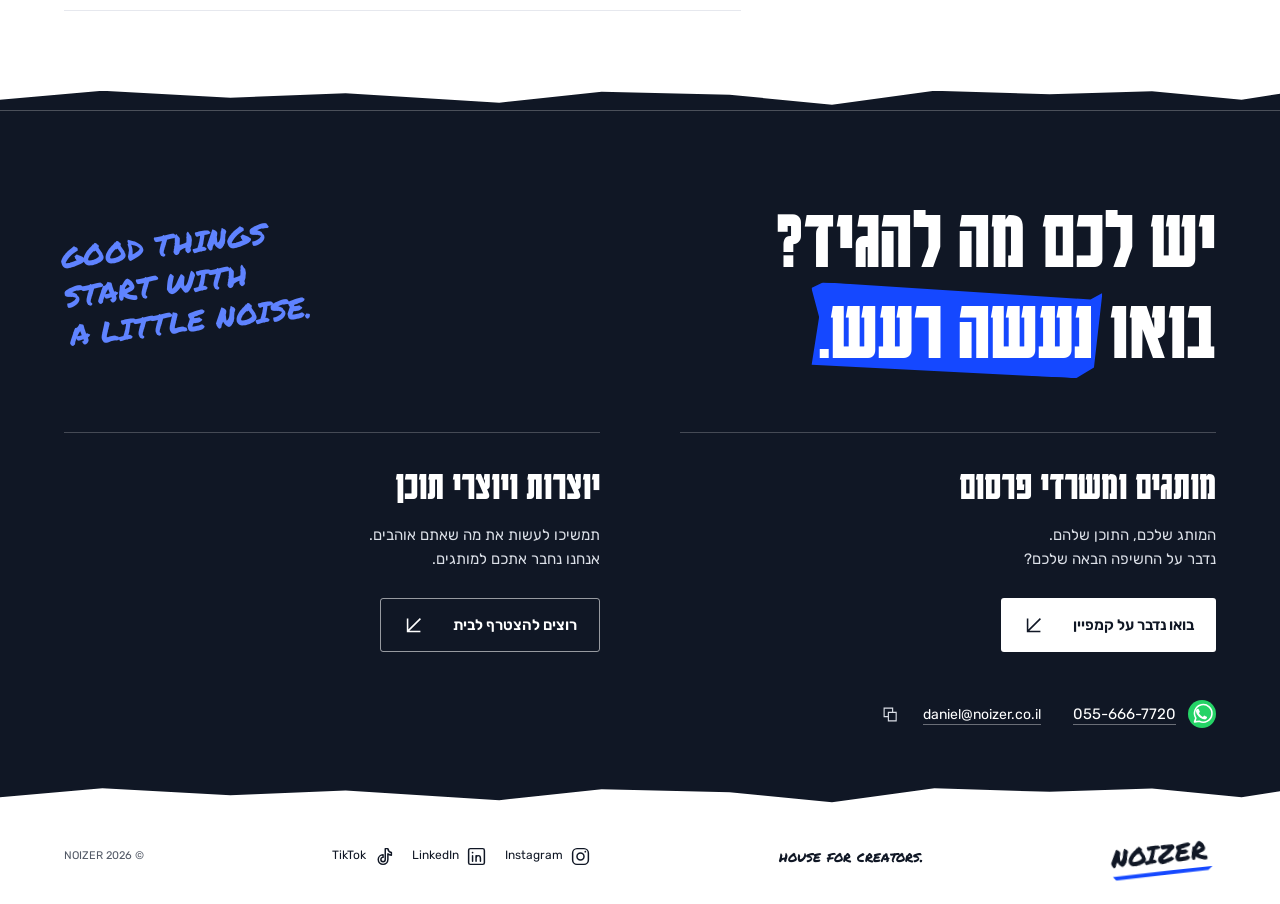
==== commit 6c97fad6: "Add NOIZER TikTok profile to footer and structured data" ====
--- a/index.html
+++ b/index.html
@@ -41,7 +41,8 @@
         "email": "daniel@noizer.co.il",
         "sameAs": [
           "https://www.instagram.com/noizer__media/",
-          "https://www.linkedin.com/company/noizer/"
+          "https://www.linkedin.com/company/noizer/",
+          "https://www.tiktok.com/@noizer_media"
         ],
         "telephone": "+972556667720",
         "description": "בית ליוצרי תוכן ועסק שמחבר ביניהם לבין מותגים ומשרדי פרסום, ומנהל קמפיינים של באנרים ממותגים בסרטוני Reels ו־YouTube Shorts."
@@ -251,6 +252,7 @@
     <nav class="footer-socials" aria-label="NOIZER ברשתות החברתיות">
       <a href="https://www.instagram.com/noizer__media/" target="_blank" rel="noopener noreferrer" aria-label="NOIZER באינסטגרם — נפתח בחלון חדש"><svg viewBox="0 0 24 24" aria-hidden="true"><rect x="3" y="3" width="18" height="18" rx="5"/><circle cx="12" cy="12" r="4"/><circle class="social-dot" cx="17.5" cy="6.5" r="1"/></svg><span lang="en" dir="ltr">Instagram</span></a>
       <a href="https://www.linkedin.com/company/noizer/" target="_blank" rel="noopener noreferrer" aria-label="NOIZER בלינקדאין — נפתח בחלון חדש"><svg viewBox="0 0 24 24" aria-hidden="true"><rect x="3" y="3" width="18" height="18" rx="2"/><circle class="social-dot" cx="7.5" cy="7.5" r="1"/><path d="M7.5 11v6.5M11.5 17.5V11m0 3c0-4 5-4 5 0v3.5"/></svg><span lang="en" dir="ltr">LinkedIn</span></a>
+      <a href="https://www.tiktok.com/@noizer_media" target="_blank" rel="noopener noreferrer" aria-label="NOIZER בטיקטוק — נפתח בחלון חדש"><svg viewBox="0 0 24 24" aria-hidden="true"><path d="M14 3h3c.3 2.5 1.7 4 4 4.5v3c-1.6-.1-3-.6-4-1.5v6.5a5.5 5.5 0 1 1-5.5-5.5v3a2.5 2.5 0 1 0 2.5 2.5Z"/></svg><span lang="en" dir="ltr">TikTok</span></a>
     </nav>
     <span class="footer-copyright">© <span id="year">2026</span> NOIZER</span>
   </footer>
--- a/styles.css
+++ b/styles.css
@@ -96,4 +96,4 @@
 .footer-socials svg{width:21px;height:21px;fill:none;stroke:currentColor;stroke-width:1.7;stroke-linecap:round;stroke-linejoin:round;flex-shrink:0}
 .footer-socials .social-dot{fill:currentColor;stroke:none}
 @media(hover:hover) and (pointer:fine){.footer-socials a:hover{color:var(--blue);text-decoration-color:currentColor}}
-@media(max-width:760px){.site-footer{display:grid;grid-template-columns:1fr 1fr;gap:14px 12px}.site-footer>span[lang],.footer-copyright{justify-self:end}.footer-socials{gap:14px}.footer-socials a{font-size:11px;gap:5px}.footer-socials svg{width:20px;height:20px}}
+@media(max-width:760px){.site-footer{display:grid;grid-template-columns:1fr 1fr;gap:14px 12px}.site-footer>span[lang],.footer-copyright{justify-self:end}.footer-socials{grid-column:1/-1;justify-content:center;gap:14px}.footer-copyright{grid-column:1/-1;justify-self:center}.footer-socials a{font-size:11px;gap:5px}.footer-socials svg{width:20px;height:20px}}
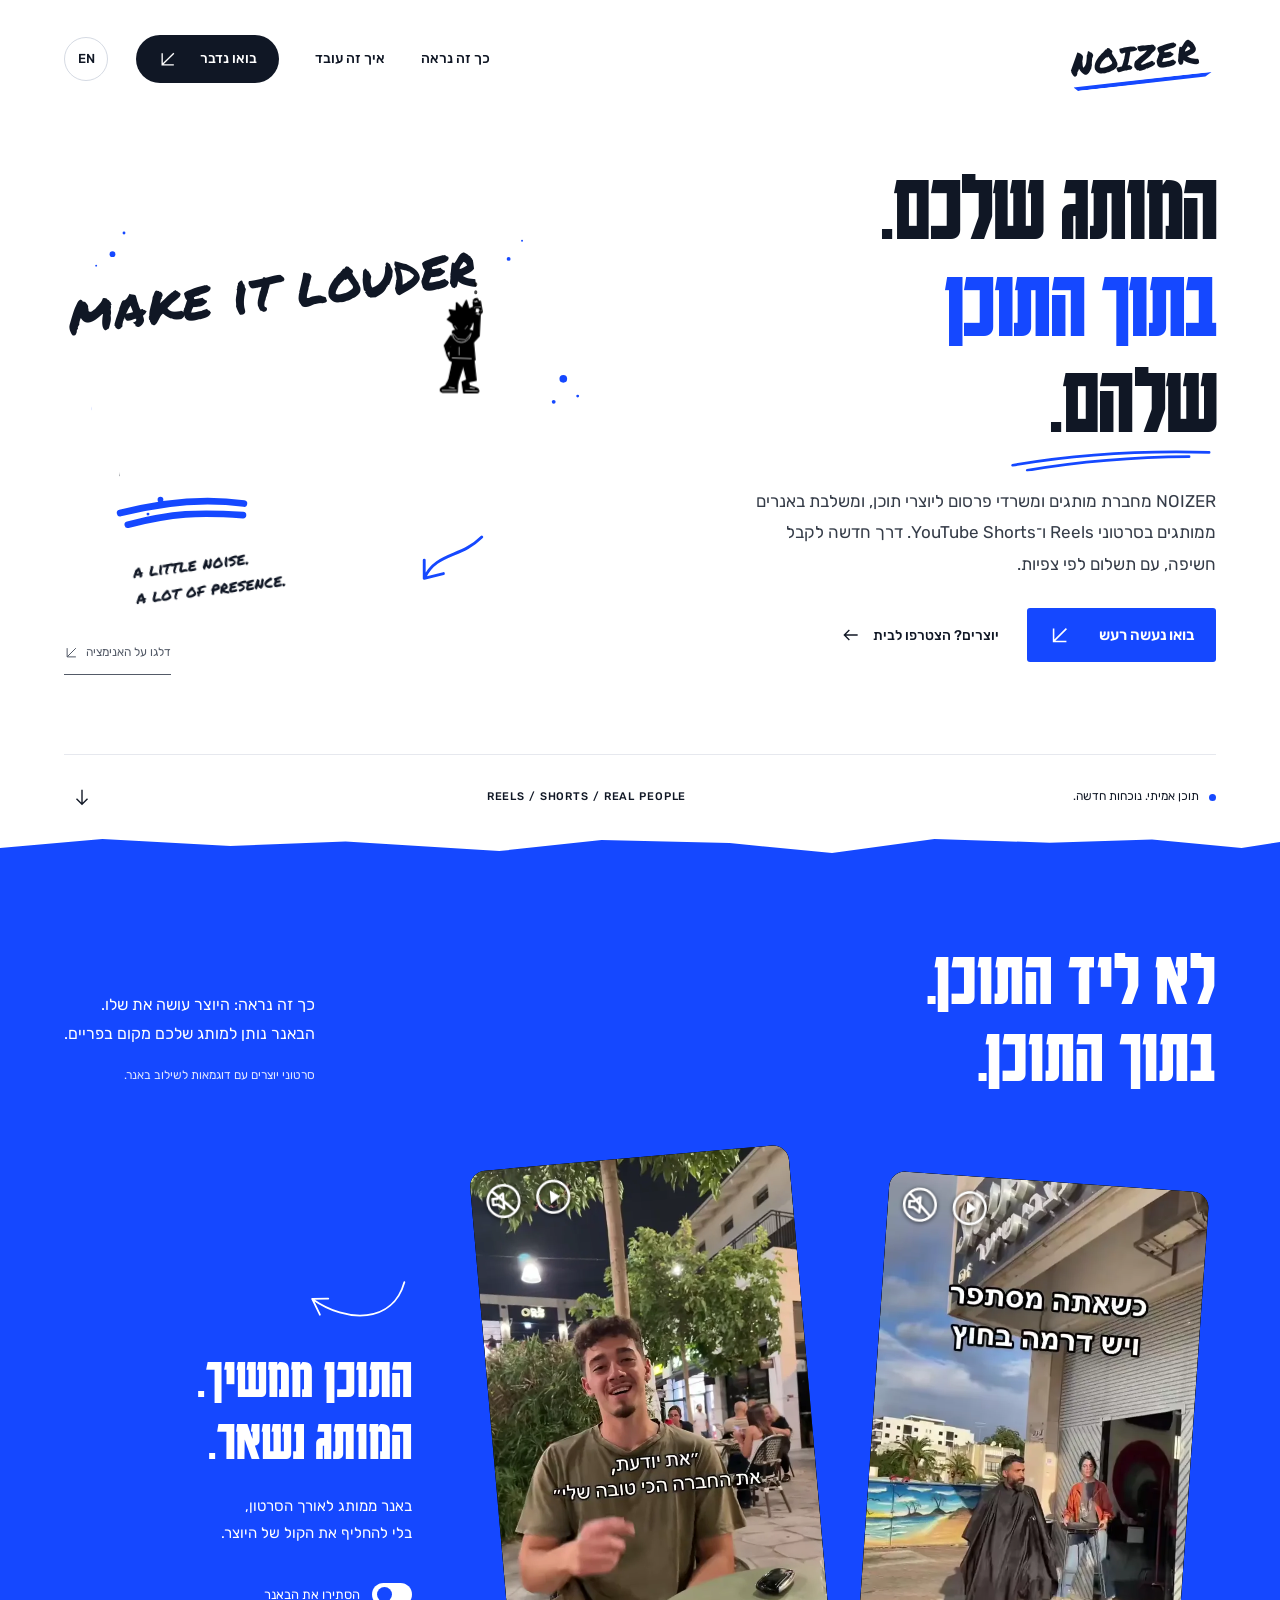
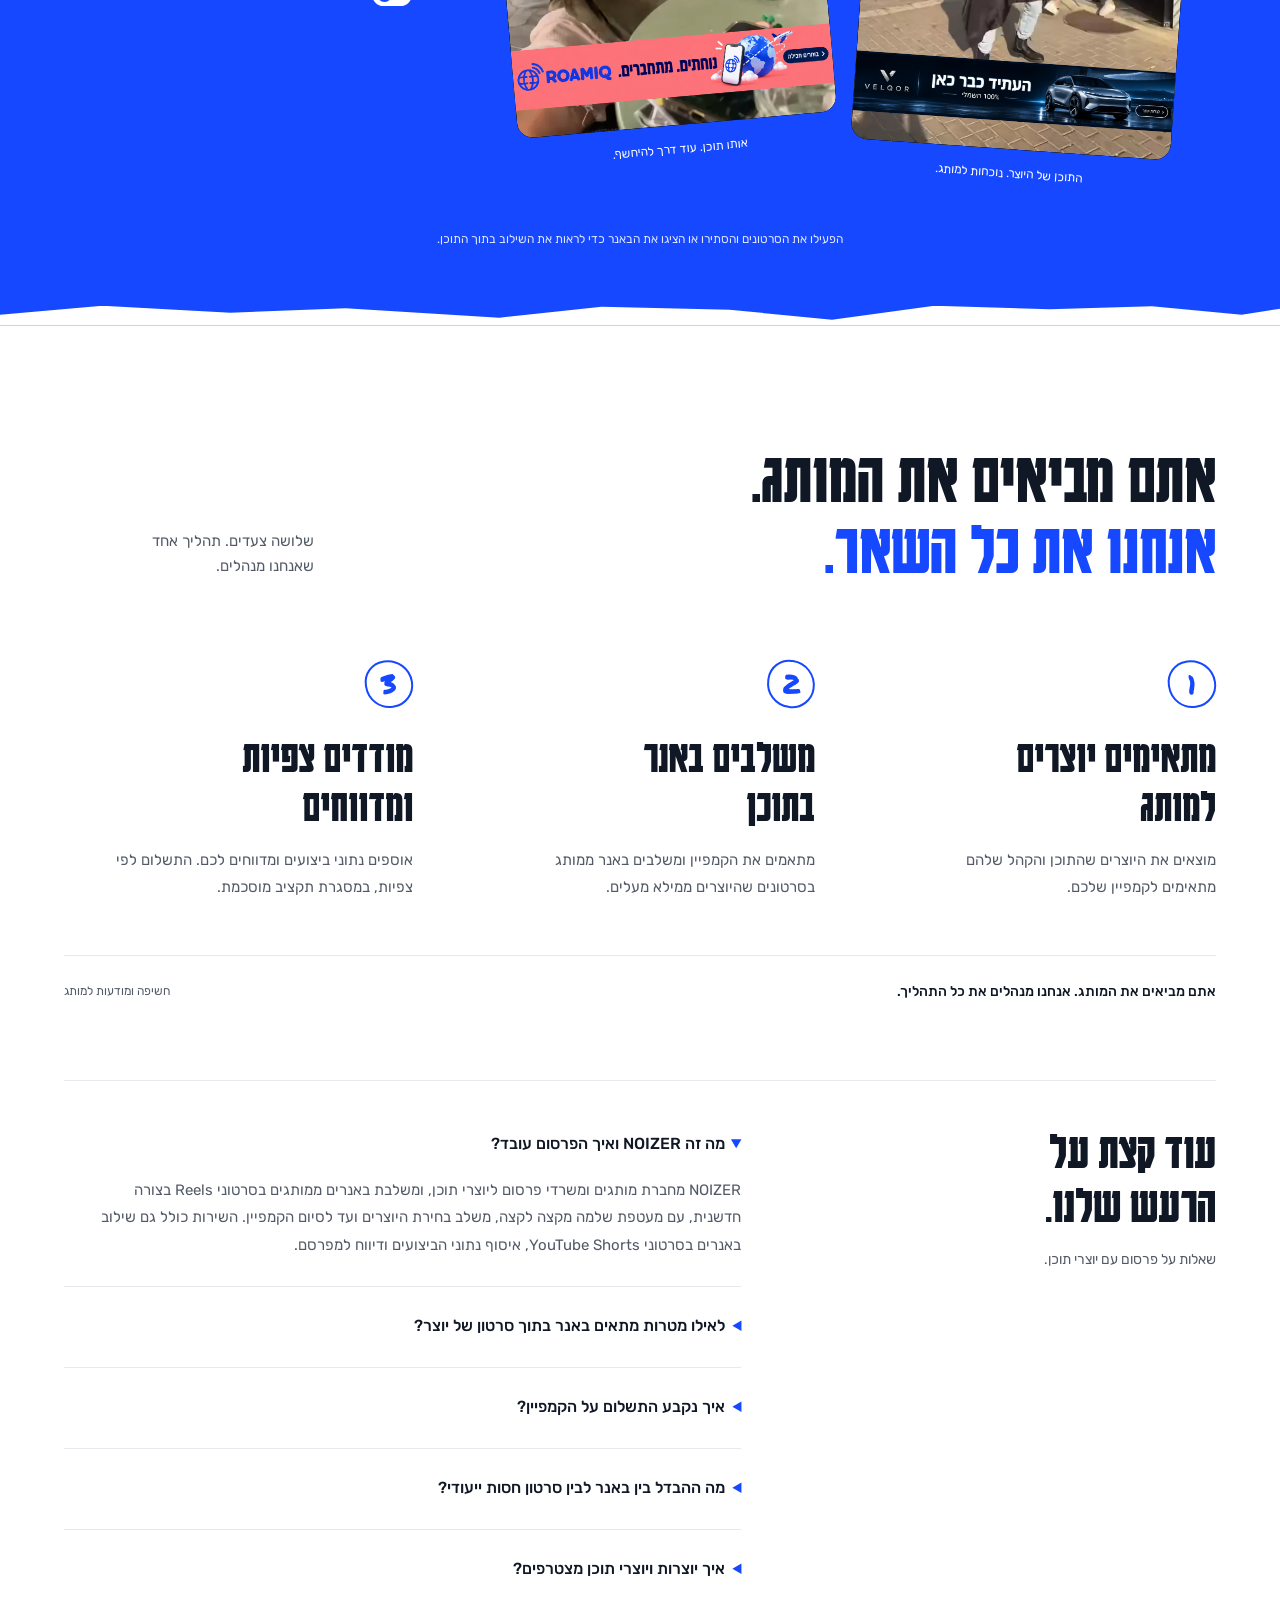
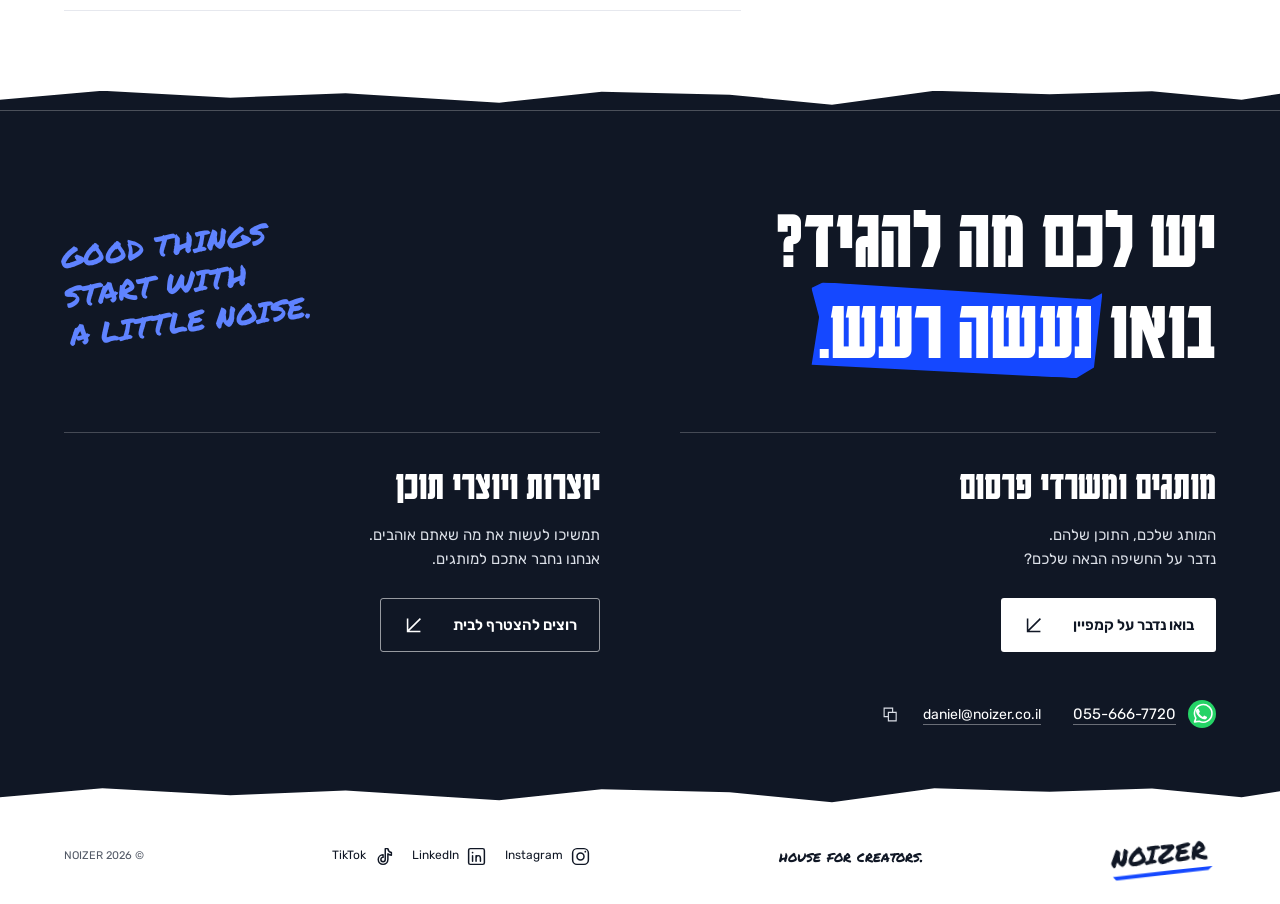
==== commit 48719337: "Add full English site with language switch and bilingual search metadata" ====
--- a/index.html
+++ b/index.html
@@ -8,8 +8,12 @@
   <meta name="description" content="NOIZER מחברת מותגים ומשרדי פרסום ליוצרי תוכן, ומשלבת באנרים ממותגים בסרטוני Reels בצורה חדשנית, עם מעטפת שלמה מקצה לקצה, משלב בחירת היוצרים ועד לסיום הקמפיין.">
   <meta name="robots" content="index, follow, max-image-preview:large">
   <link rel="canonical" href="https://noizer.co.il/">
+  <link rel="alternate" hreflang="he" href="https://noizer.co.il/">
+  <link rel="alternate" hreflang="en" href="https://noizer.co.il/en/">
+  <link rel="alternate" hreflang="x-default" href="https://noizer.co.il/">
   <meta property="og:type" content="website">
   <meta property="og:locale" content="he_IL">
+  <meta property="og:locale:alternate" content="en_US">
   <meta property="og:site_name" content="NOIZER">
   <meta property="og:url" content="https://noizer.co.il/">
   <meta property="og:title" content="NOIZER | המותג שלכם. בתוך התוכן שלהם.">
@@ -72,11 +76,14 @@
   <a class="skip-link" href="#main">דלגו לתוכן</a>
   <header class="site-header shell">
     <a class="brand" href="#" aria-label="NOIZER — לראש העמוד"><span class="wordmark" lang="en" dir="ltr">NOIZER</span></a>
-    <nav aria-label="ניווט ראשי">
-      <a href="#examples">כך זה נראה</a>
-      <a href="#how-it-works">איך זה עובד</a>
-      <a class="nav-contact" href="#contact">בואו נדבר <svg class="inline-arrow" viewBox="0 0 24 24" aria-hidden="true"><path d="M19 5 5 19M5 5v14h14"/></svg></a>
-    </nav>
+    <div class="header-actions">
+      <nav aria-label="ניווט ראשי">
+        <a href="#examples">כך זה נראה</a>
+        <a href="#how-it-works">איך זה עובד</a>
+        <a class="nav-contact" href="#contact">בואו נדבר <svg class="inline-arrow" viewBox="0 0 24 24" aria-hidden="true"><path d="M19 5 5 19M5 5v14h14"/></svg></a>
+      </nav>
+      <a class="language-switch" href="/en/" lang="en" hreflang="en" aria-label="Switch to English">EN</a>
+    </div>
   </header>
 
   <main id="main">
--- a/styles.css
+++ b/styles.css
@@ -97,3 +97,26 @@
 .footer-socials .social-dot{fill:currentColor;stroke:none}
 @media(hover:hover) and (pointer:fine){.footer-socials a:hover{color:var(--blue);text-decoration-color:currentColor}}
 @media(max-width:760px){.site-footer{display:grid;grid-template-columns:1fr 1fr;gap:14px 12px}.site-footer>span[lang],.footer-copyright{justify-self:end}.footer-socials{grid-column:1/-1;justify-content:center;gap:14px}.footer-copyright{grid-column:1/-1;justify-self:center}.footer-socials a{font-size:11px;gap:5px}.footer-socials svg{width:20px;height:20px}}
+
+/* Real language links work without JavaScript, with an equally visible mobile switch. */
+.header-actions{display:flex;align-items:center;gap:28px;min-width:0}
+.language-switch{display:inline-flex;align-items:center;justify-content:center;min-width:44px;min-height:44px;padding:6px 10px;border:1px solid #d5dae3;border-radius:100px;color:var(--ink);font-size:13px;font-weight:500;white-space:nowrap;flex-shrink:0;transition:color 160ms ease-out,border-color 160ms ease-out}
+@media(hover:hover) and (pointer:fine){.language-switch:hover{color:var(--blue);border-color:var(--blue)}}
+html[lang=en] h1,html[lang=en] h2,html[lang=en] .steps h3,html[lang=en] .example-explainer h3,html[lang=en] .contact-paths h3,html[lang=en] .faq-heading h3{text-transform:uppercase}
+html[lang=en] .hero .last-line{margin-right:0}
+html[lang=en] .skip-animation{direction:ltr}
+html[lang=en] .title-underline{right:auto;left:0;max-width:110%}
+html[lang=en] .hero-actions svg,html[lang=en] .nav-contact svg,html[lang=en] .contact-paths .button svg{transform:scaleX(-1)}
+html[lang=en] .toggle-track>span{transform:translateX(16px)}
+html[lang=en] .banner-toggle[aria-pressed=false] .toggle-track>span{transform:none}
+html[lang=en] .section-top h2{max-width:650px}
+@media(max-width:1050px){.header-actions{gap:16px}.site-header nav{gap:20px}}
+@media(max-width:760px){
+  .site-header{display:grid;grid-template-columns:1fr auto;gap:12px 16px;padding-block:16px 12px;min-height:0}
+  .header-actions{display:contents}
+  .site-header .brand{grid-row:1;grid-column:1}
+  .language-switch{grid-row:1;grid-column:2}
+  .site-header nav{grid-row:2;grid-column:1/-1;justify-content:space-between;gap:12px}
+  html[lang=en] .hero h1{font-size:clamp(76px,15vw,106px)}
+  html[lang=en] .hero h1 br:nth-of-type(2){display:block}
+}
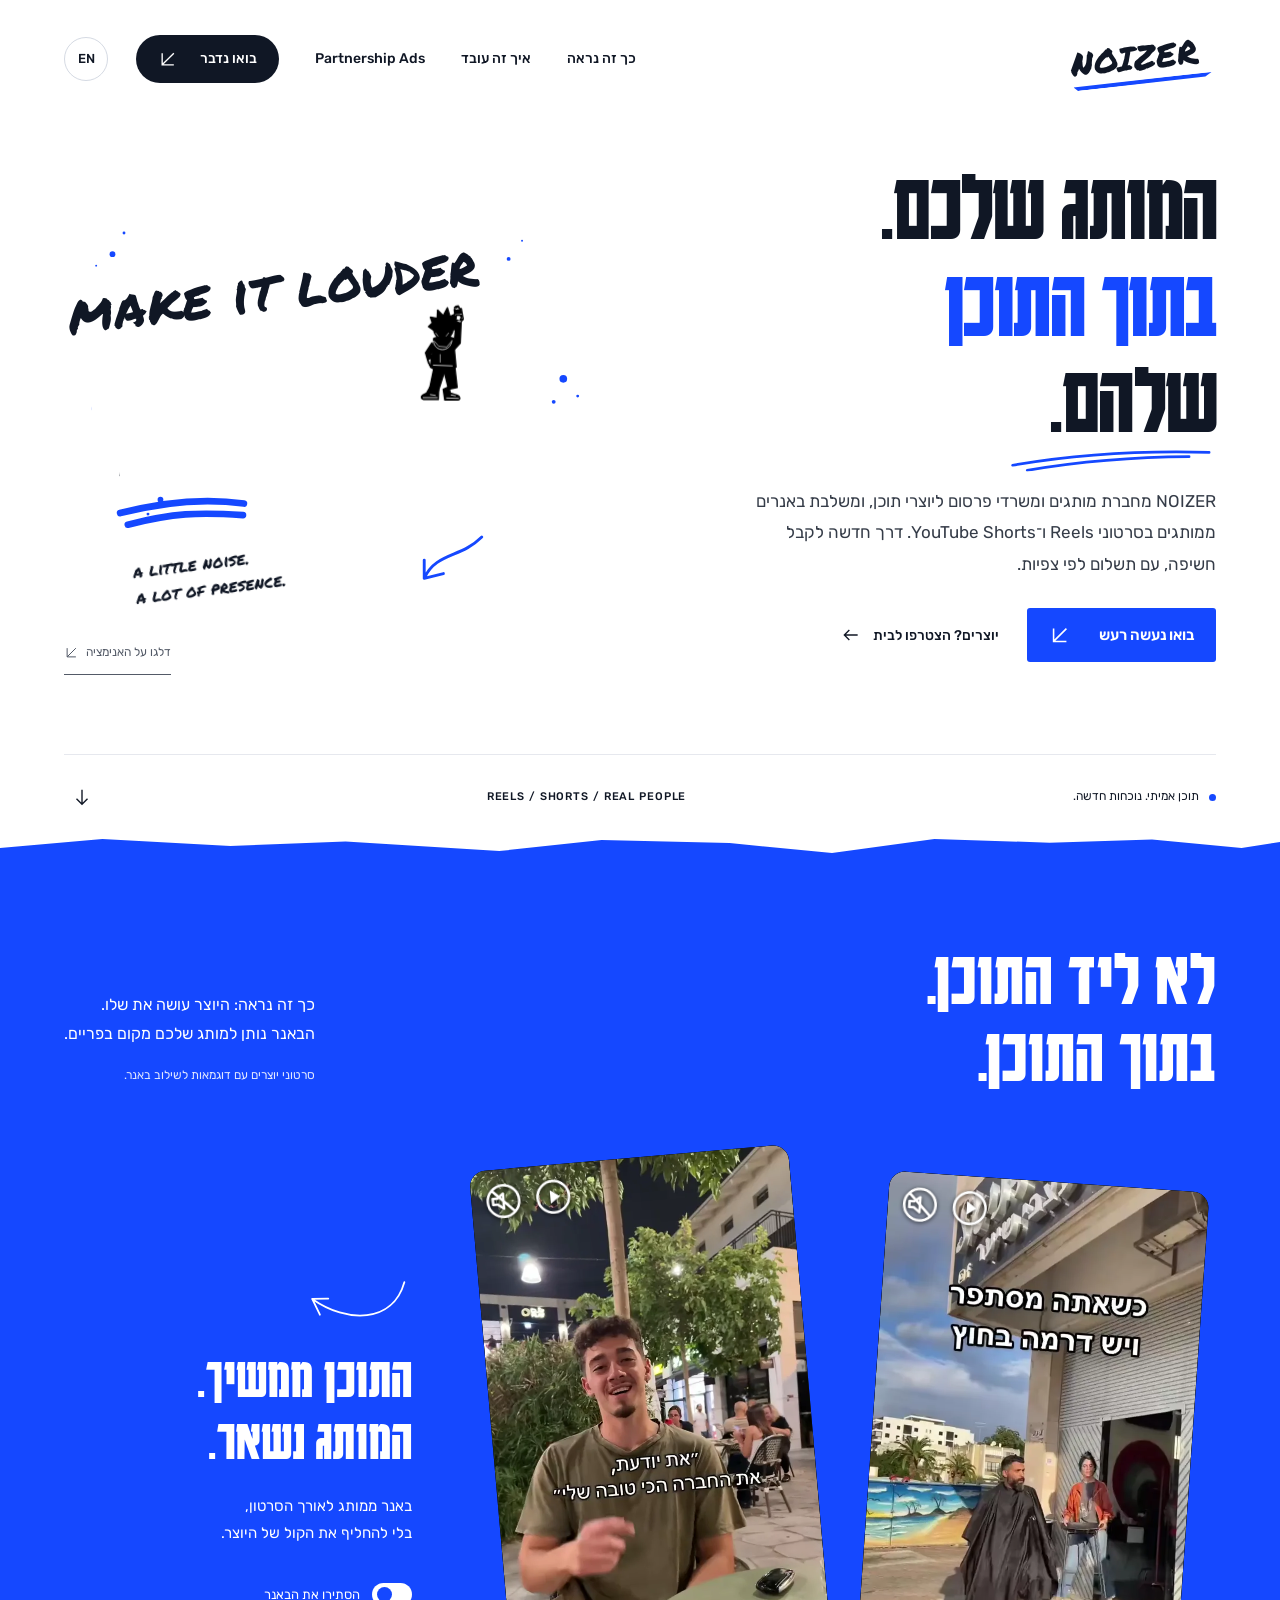
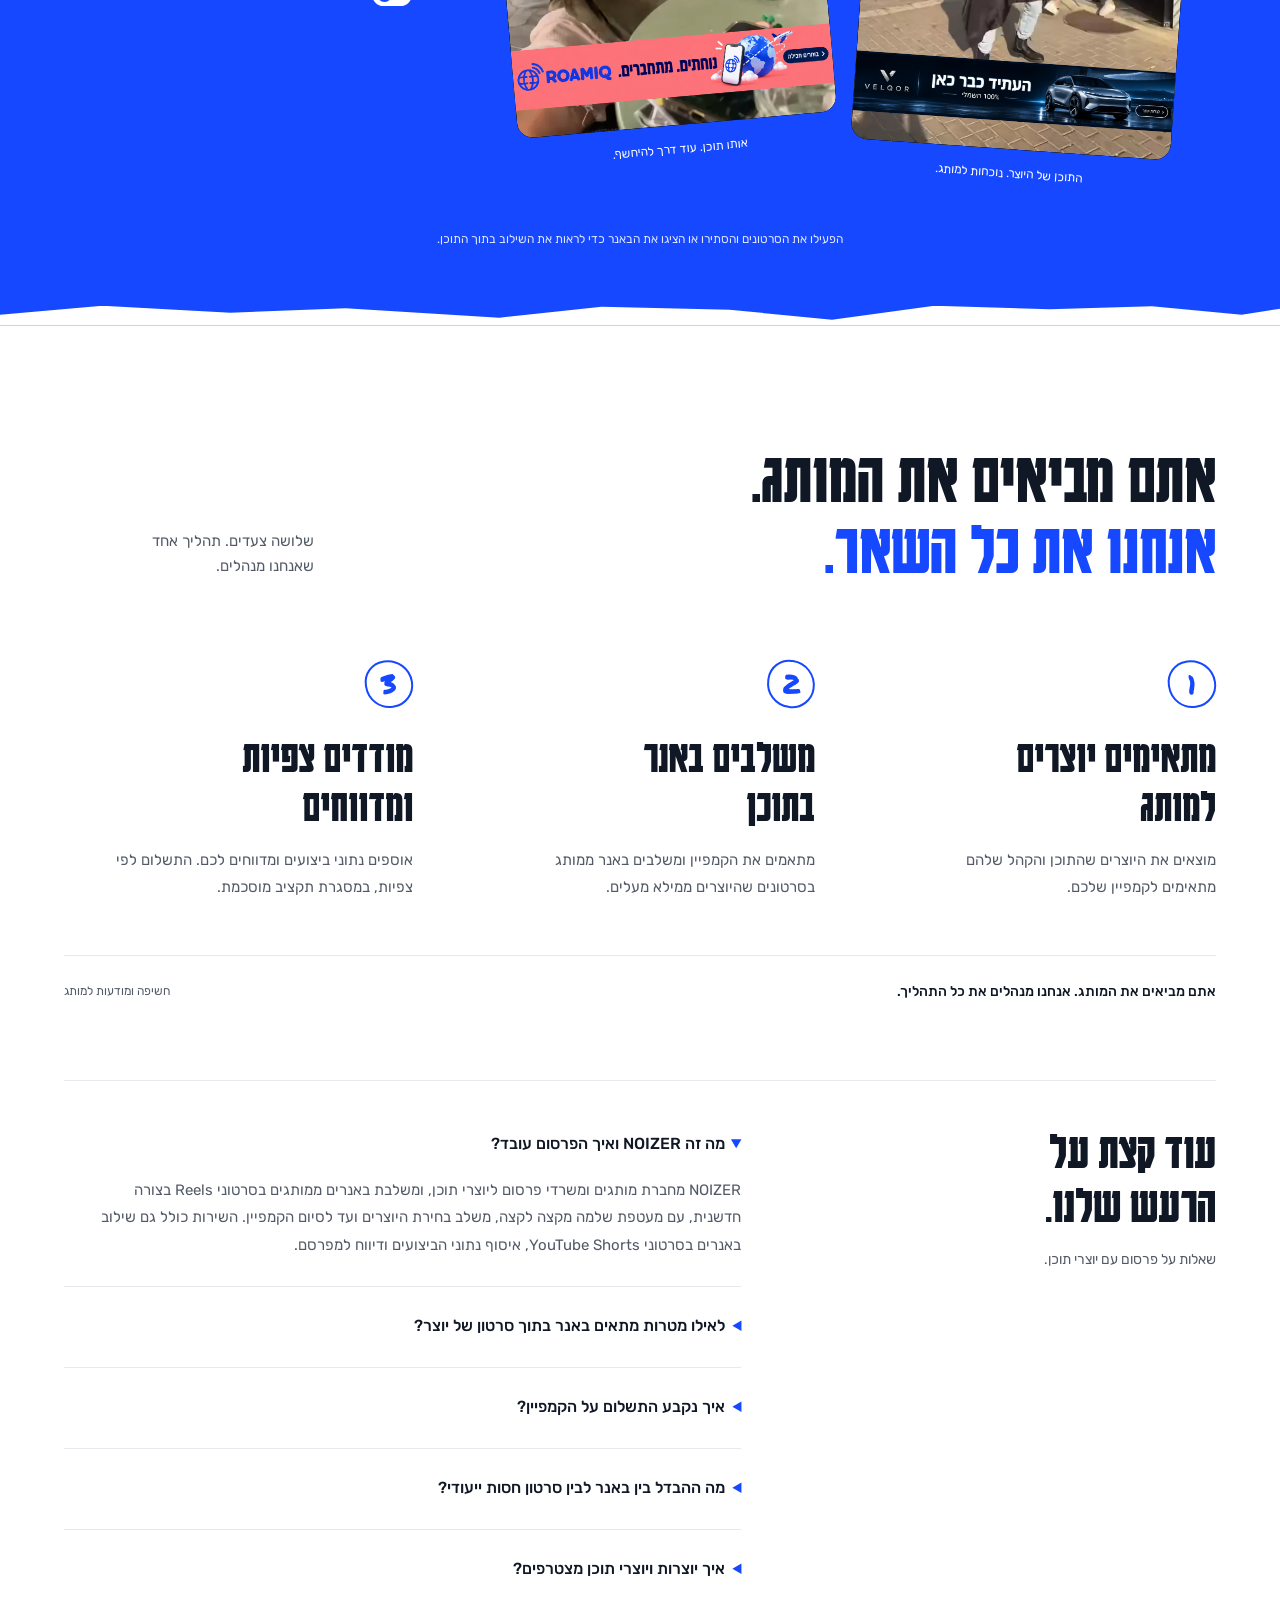
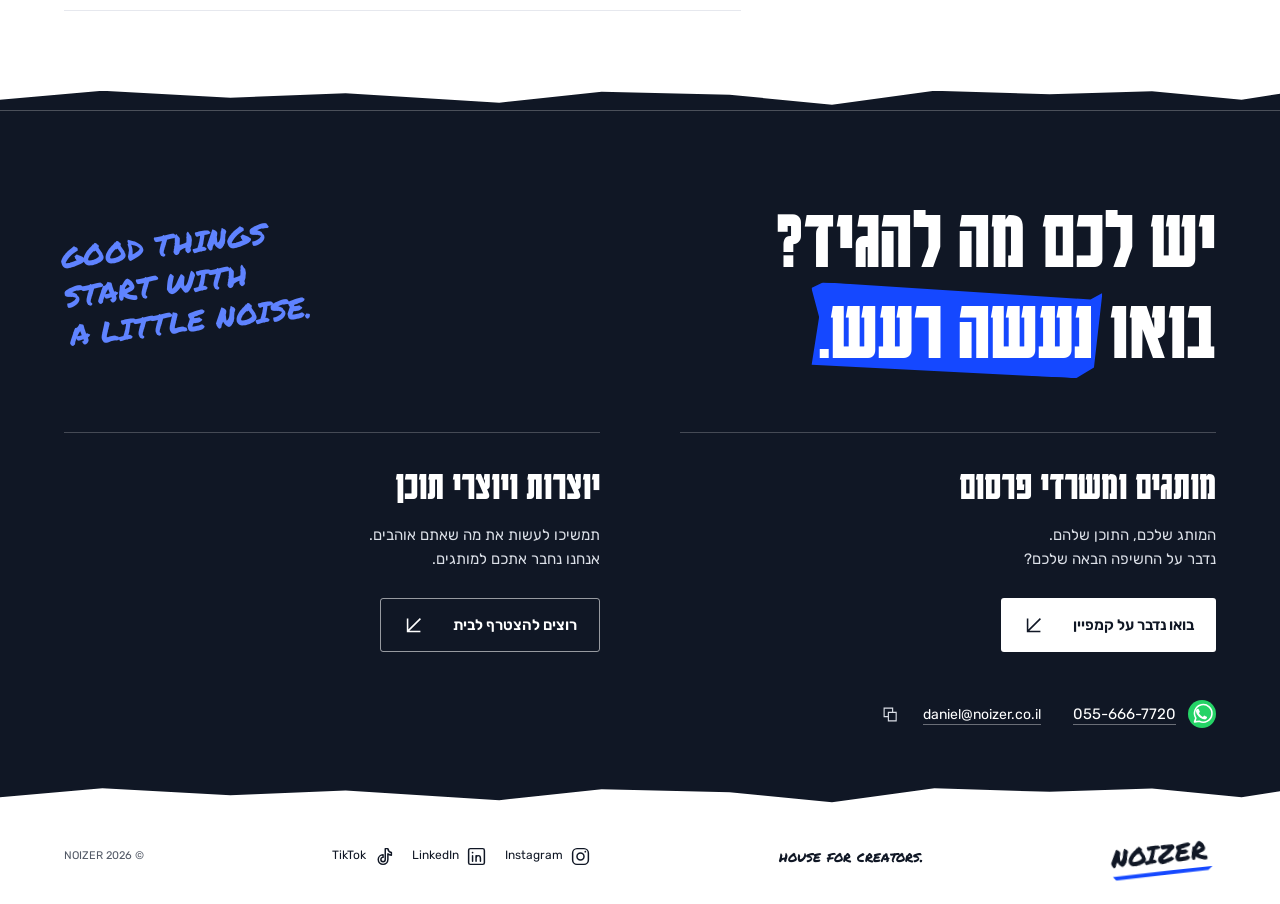
==== commit 7271b3e6: "Add bilingual Partnership Ads service pages and campaign example" ====
--- a/index.html
+++ b/index.html
@@ -80,6 +80,7 @@
       <nav aria-label="ניווט ראשי">
         <a href="#examples">כך זה נראה</a>
         <a href="#how-it-works">איך זה עובד</a>
+        <a class="service-nav" href="/partnership-ads/" lang="en">Partnership Ads</a>
         <a class="nav-contact" href="#contact">בואו נדבר <svg class="inline-arrow" viewBox="0 0 24 24" aria-hidden="true"><path d="M19 5 5 19M5 5v14h14"/></svg></a>
       </nav>
       <a class="language-switch" href="/en/" lang="en" hreflang="en" aria-label="Switch to English">EN</a>
--- a/styles.css
+++ b/styles.css
@@ -120,3 +120,63 @@
   html[lang=en] .hero h1{font-size:clamp(76px,15vw,106px)}
   html[lang=en] .hero h1 br:nth-of-type(2){display:block}
 }
+
+/* Partnership Ads: editorial typography and a written campaign example. */
+.service-nav{white-space:nowrap}
+.site-header nav [aria-current=page]{color:var(--blue);text-decoration:underline;text-underline-offset:6px}
+.partnership-hero{display:grid;grid-template-columns:1.35fr 1fr;align-items:center;gap:60px;padding-block:64px 90px}
+.partnership-eyebrow{font-size:11px;letter-spacing:.08em;font-weight:500;color:var(--subtle);margin-bottom:24px;text-align:start}
+.partnership-hero h1{font-size:clamp(76px,7.5vw,108px);line-height:1.02}
+.partnership-description{font-size:17px;line-height:1.85;max-width:570px;margin-top:32px;color:#353c48}
+.partnership-scope{font-size:15px;line-height:1.85;max-width:570px;margin-top:16px;color:var(--subtle)}
+.partnership-actions{display:flex;align-items:center;gap:22px;flex-wrap:wrap;margin-top:28px}
+.partnership-example-link{font-size:13px;font-weight:500;min-height:44px;display:inline-flex;align-items:center;text-decoration:underline}
+.partnership-mark{position:relative;font-family:var(--hand);font-size:clamp(30px,3.7vw,52px);line-height:1.22;transform:rotate(-7deg);justify-self:center;padding:32px 8px 50px;max-width:100%}
+.partnership-mark span{display:block}.partnership-mark span:first-child{color:var(--blue)}
+.partnership-mark b{display:block;font-family:var(--body);font-size:44px;font-weight:400;line-height:1.4;color:var(--blue)}
+.partnership-mark svg{position:absolute;bottom:20px;left:0;width:100%;height:26px;stroke:var(--blue);stroke-width:4;fill:none;stroke-linecap:round}
+.partnership-value{padding-block:32px 90px}
+.partnership-value h2{font-size:clamp(48px,4.9vw,68px);max-width:800px;line-height:1.05}
+.partnership-benefits{list-style:none;padding:0;margin:42px 0 0;display:grid;grid-template-columns:repeat(3,1fr);gap:42px}
+.partnership-benefits li{border-top:2px solid var(--blue);padding-top:16px}
+.partnership-index{font-family:var(--hand);font-size:18px;color:var(--blue)}
+.partnership-benefits h3{font-family:var(--display);font-size:38px;line-height:1.1;margin-top:20px}
+.partnership-benefits p{font-size:15px;line-height:1.8;color:var(--subtle);margin-top:12px;max-width:340px}
+.partnership-example{background:var(--blue);color:white;padding-block:72px}
+.partnership-example-layout{display:grid;grid-template-columns:1fr 1.1fr;gap:100px}
+.partnership-example-label{display:inline-block;font-size:12px;border-bottom:1px solid #ffffff90;padding-bottom:6px;margin-bottom:22px}
+.partnership-example h2{font-size:clamp(60px,6vw,84px);line-height:1.02}
+.partnership-story{font-size:16px;line-height:1.85;margin-top:24px;max-width:420px}
+.partnership-timeline{list-style:none;margin:0;padding:0;display:grid;gap:28px}
+.partnership-timeline li{display:grid;grid-template-columns:42px 1fr;gap:20px;padding-top:22px;border-top:1px solid #ffffff60}
+.partnership-timeline li>span{font-family:var(--hand);font-size:20px}
+.partnership-timeline h3{font-family:var(--display);font-size:38px;line-height:1.1}
+.partnership-timeline p{font-size:15px;line-height:1.8;margin-top:9px;max-width:480px}
+.partnership-permission{font-size:12px;line-height:1.8;color:#e2e8ff;margin-top:28px}
+.partnership-contact-intro{font-size:16px;line-height:1.8;margin-top:24px;max-width:550px;color:#dce0e8}
+.partnership-contact .button{margin-top:26px}
+.blue-to-ink{--edge-from:var(--blue);--edge-to:var(--ink)}
+html[lang=en] .partnership-benefits h3,html[lang=en] .partnership-timeline h3{text-transform:uppercase}
+html[lang=en] .partnership-actions svg,html[lang=en] .partnership-contact .button svg{transform:scaleX(-1)}
+@media(min-width:761px) and (max-width:1100px){
+  .site-header{display:grid;grid-template-columns:1fr auto;gap:12px 20px;padding-block:20px;min-height:0}
+  .header-actions{display:contents}.site-header .brand{grid-row:1;grid-column:1}
+  .language-switch{grid-row:1;grid-column:2}.site-header nav{grid-row:2;grid-column:1/-1;justify-content:space-between}
+}
+@media(max-width:760px){
+  .site-header nav{flex-wrap:wrap;row-gap:6px}.site-header nav .service-nav{font-size:11px}
+  .partnership-hero{grid-template-columns:1fr;gap:28px;padding-block:36px 52px}
+  .partnership-eyebrow{font-size:9px;letter-spacing:.035em;margin-bottom:20px}
+  .partnership-hero h1{font-size:clamp(66px,14vw,88px)}
+  .partnership-description{font-size:16px;margin-top:26px}.partnership-scope{font-size:14px}
+  .partnership-mark{display:flex;align-items:center;gap:14px;font-size:clamp(17px,4.7vw,30px);padding:20px 0 36px}
+  .partnership-mark b{font-size:27px}.partnership-mark svg{bottom:10px}
+  .partnership-value{padding-block:24px 52px}.partnership-value h2{font-size:48px}
+  .partnership-benefits{grid-template-columns:1fr;gap:28px;margin-top:30px}
+  .partnership-benefits h3{font-size:34px;margin-top:12px}.partnership-benefits p{font-size:14px;max-width:100%}
+  .partnership-example{padding-block:50px}.partnership-example-layout{grid-template-columns:1fr;gap:36px}
+  .partnership-example h2{font-size:62px}.partnership-story{font-size:15px;margin-top:22px}
+  .partnership-timeline li{gap:14px;grid-template-columns:34px 1fr}.partnership-timeline h3{font-size:34px}.partnership-timeline p{font-size:14px}
+  .partnership-contact-intro{font-size:15px}.partnership-contact h2{font-size:clamp(52px,12.5vw,68px)}
+  .partnership-actions .button,.partnership-contact .button{font-size:13px;gap:14px;padding-inline:16px}
+}
